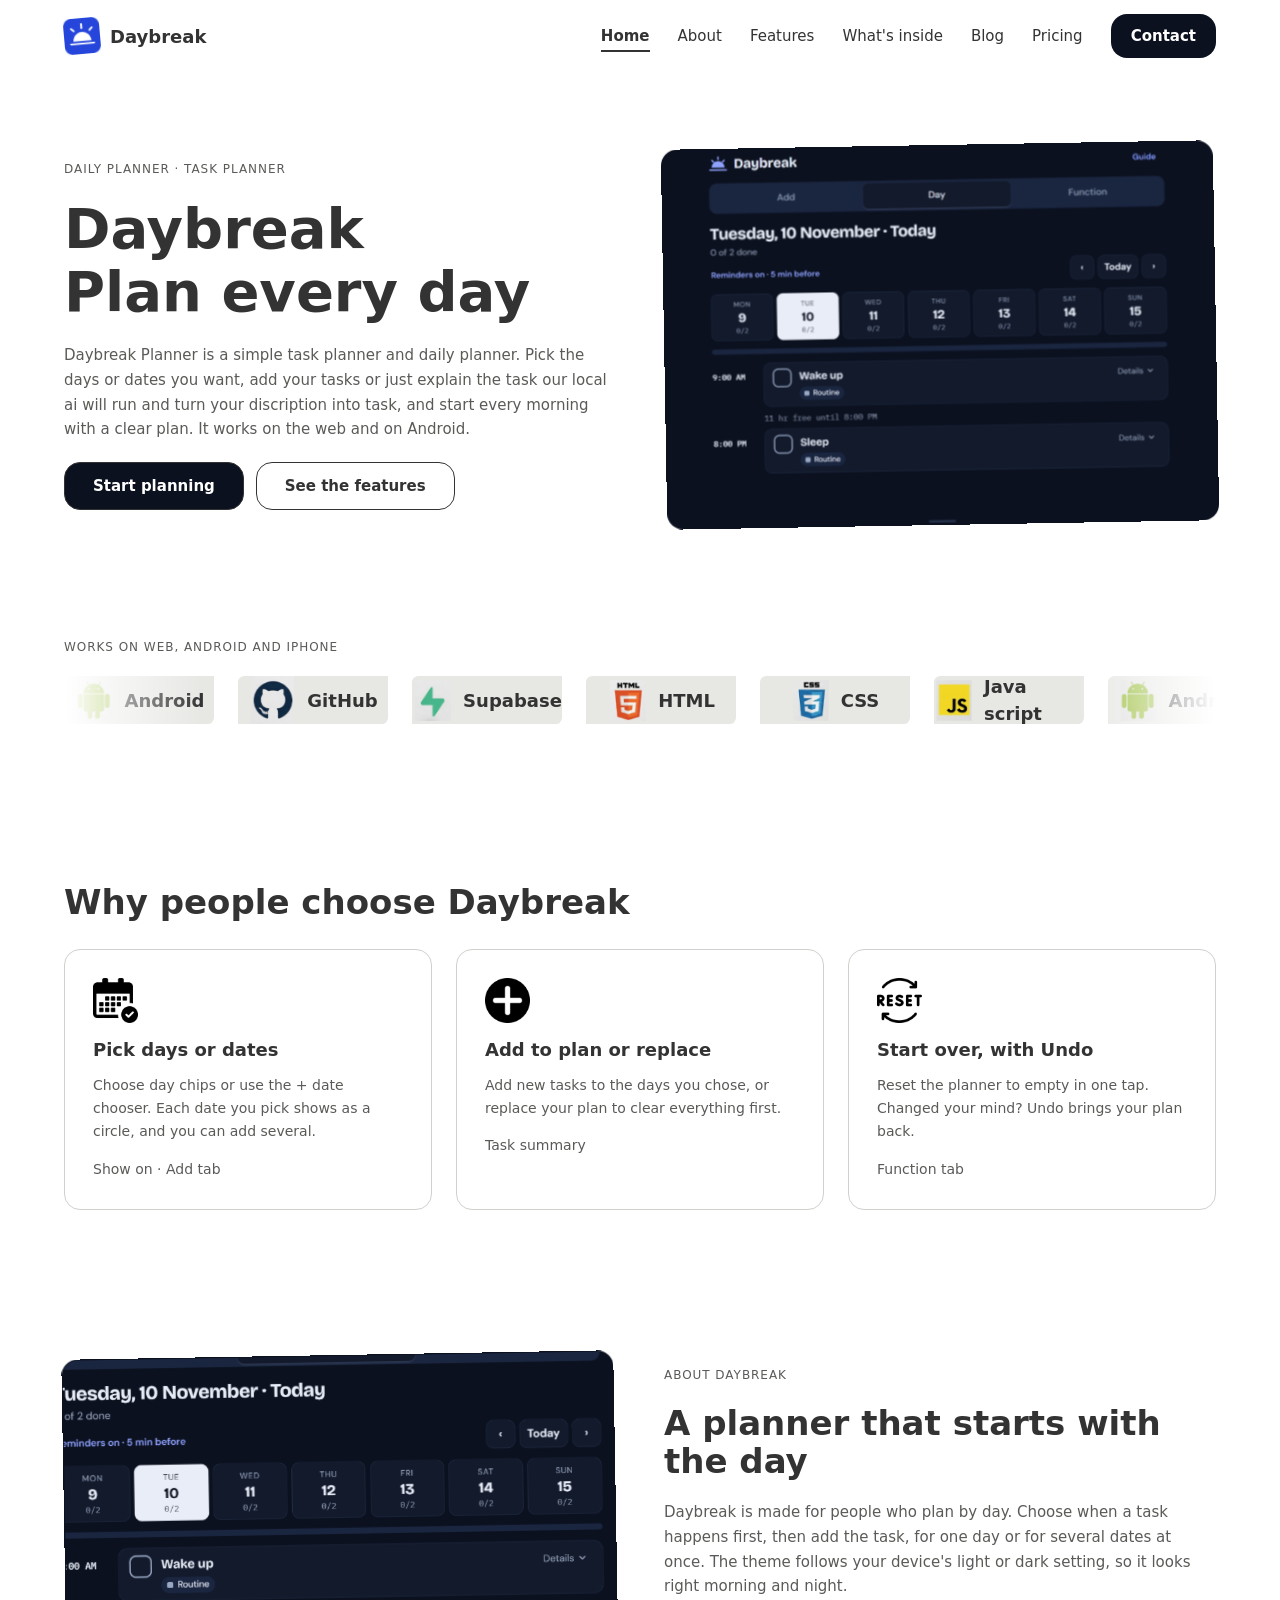
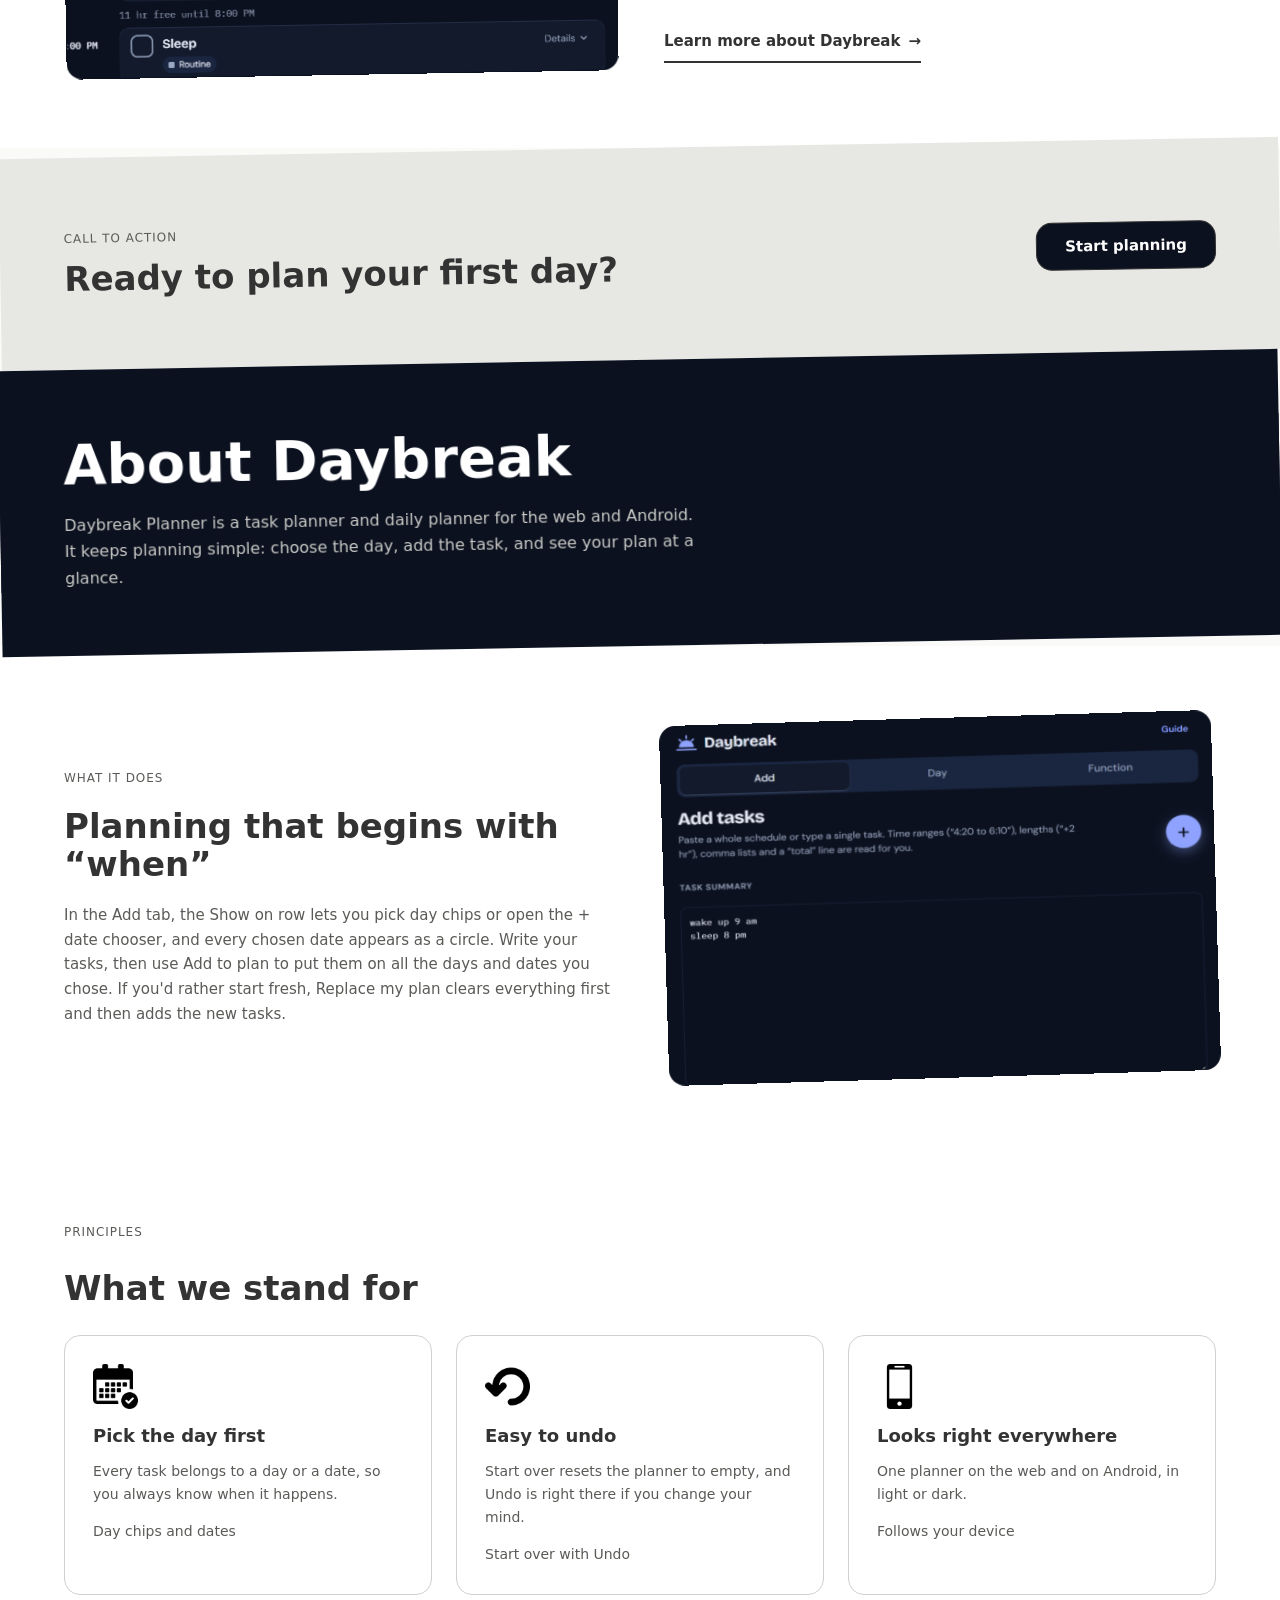
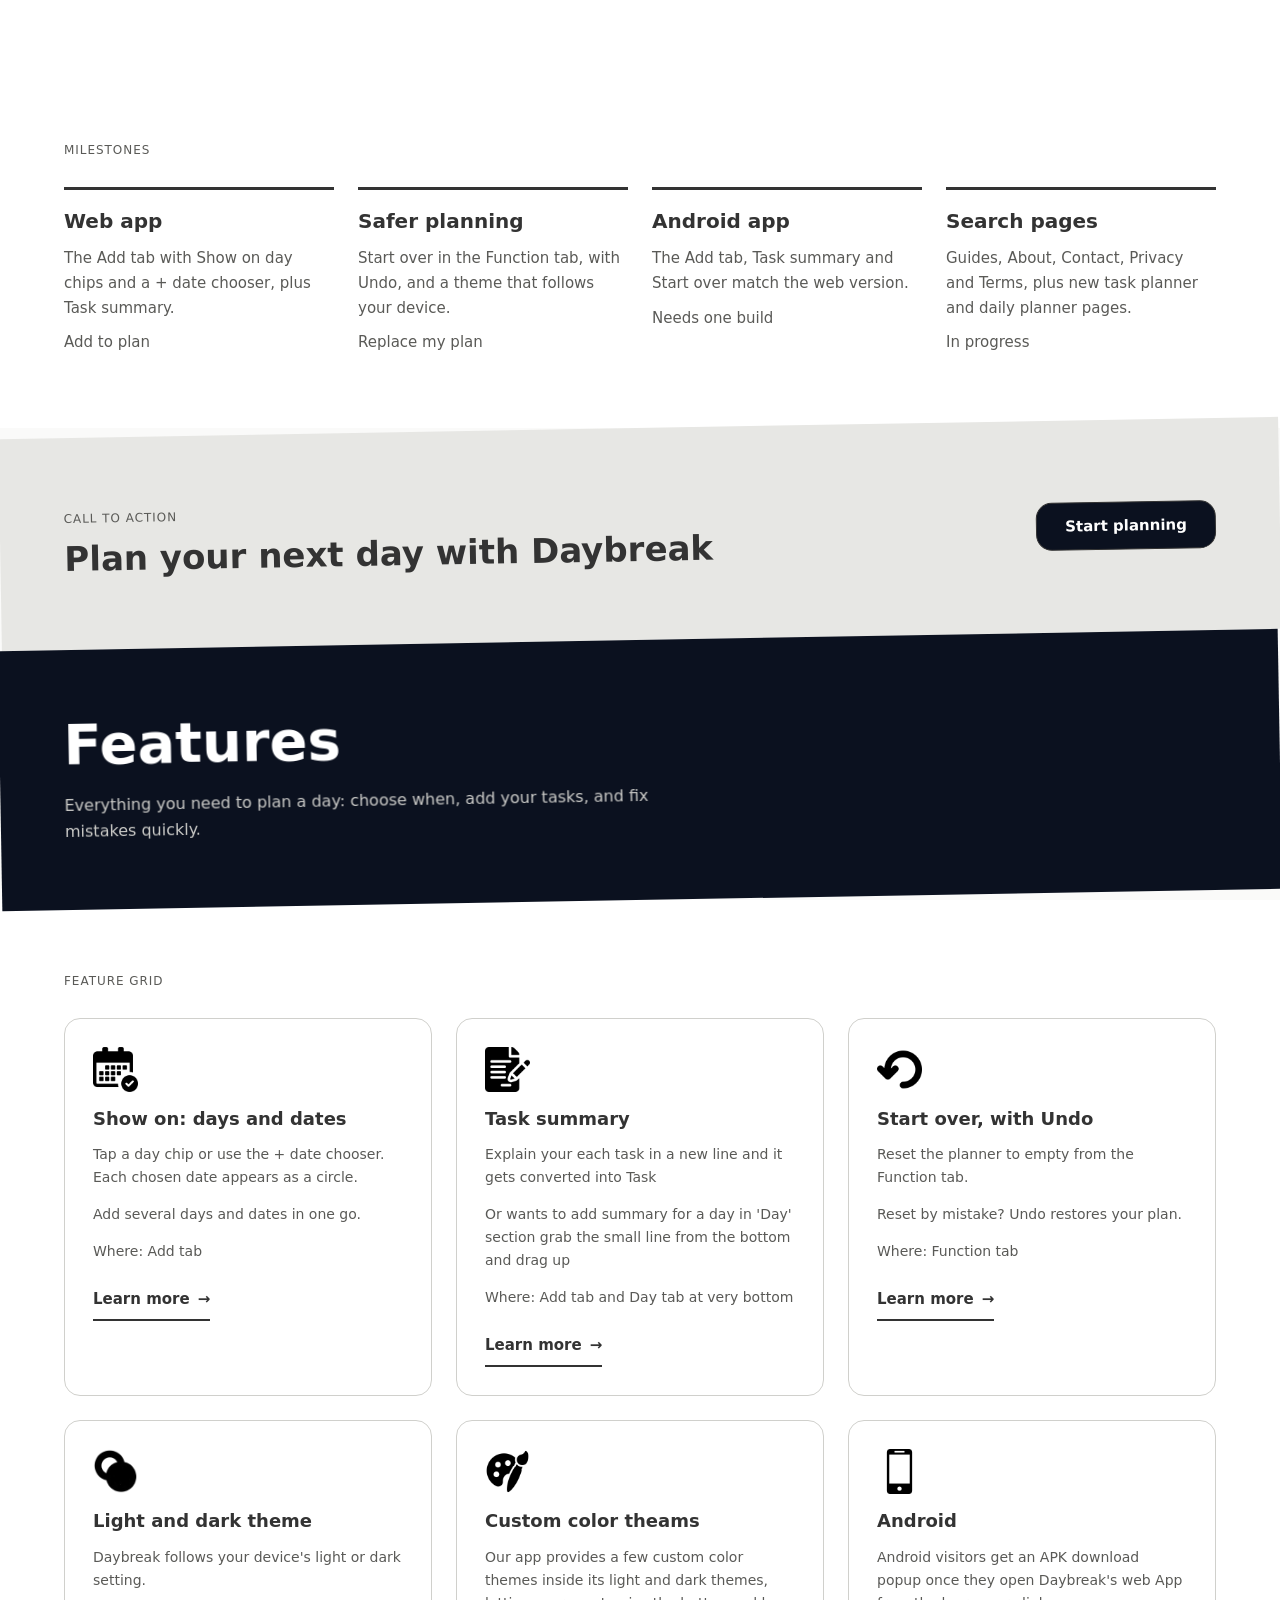
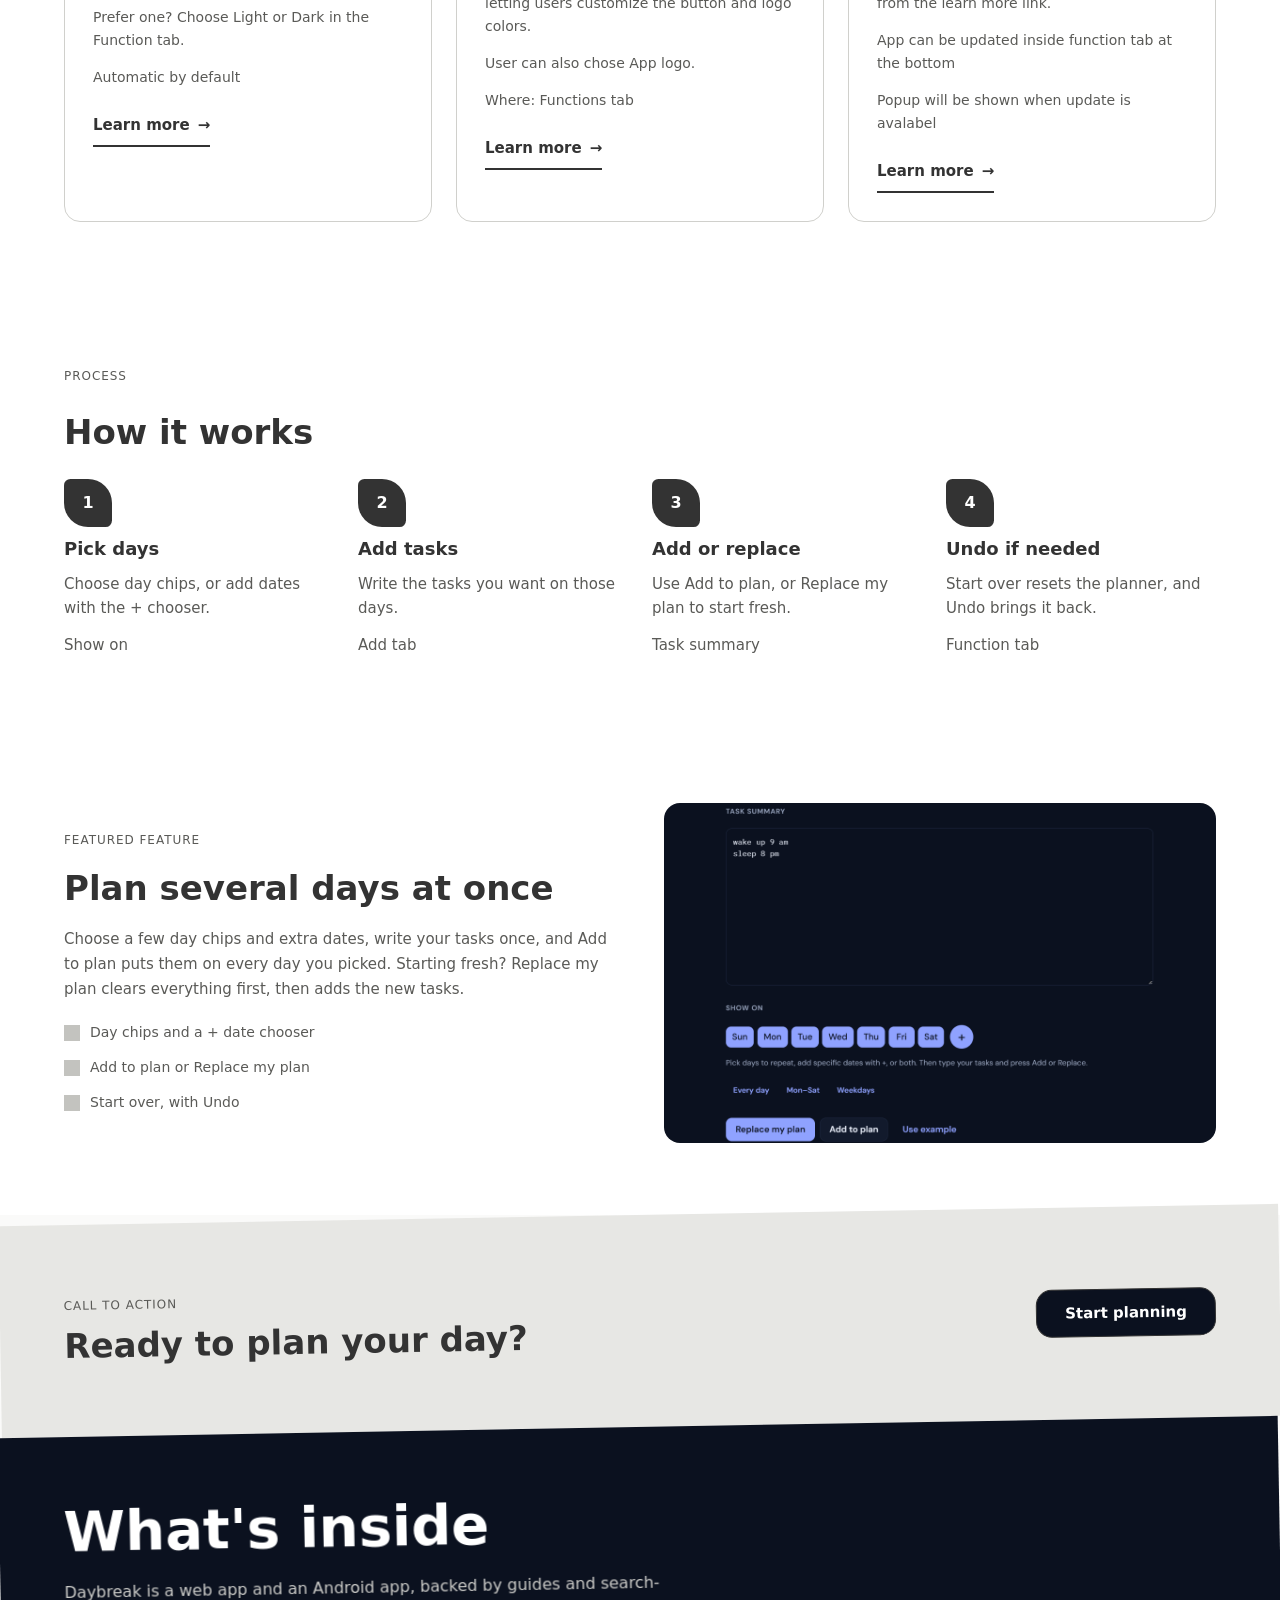
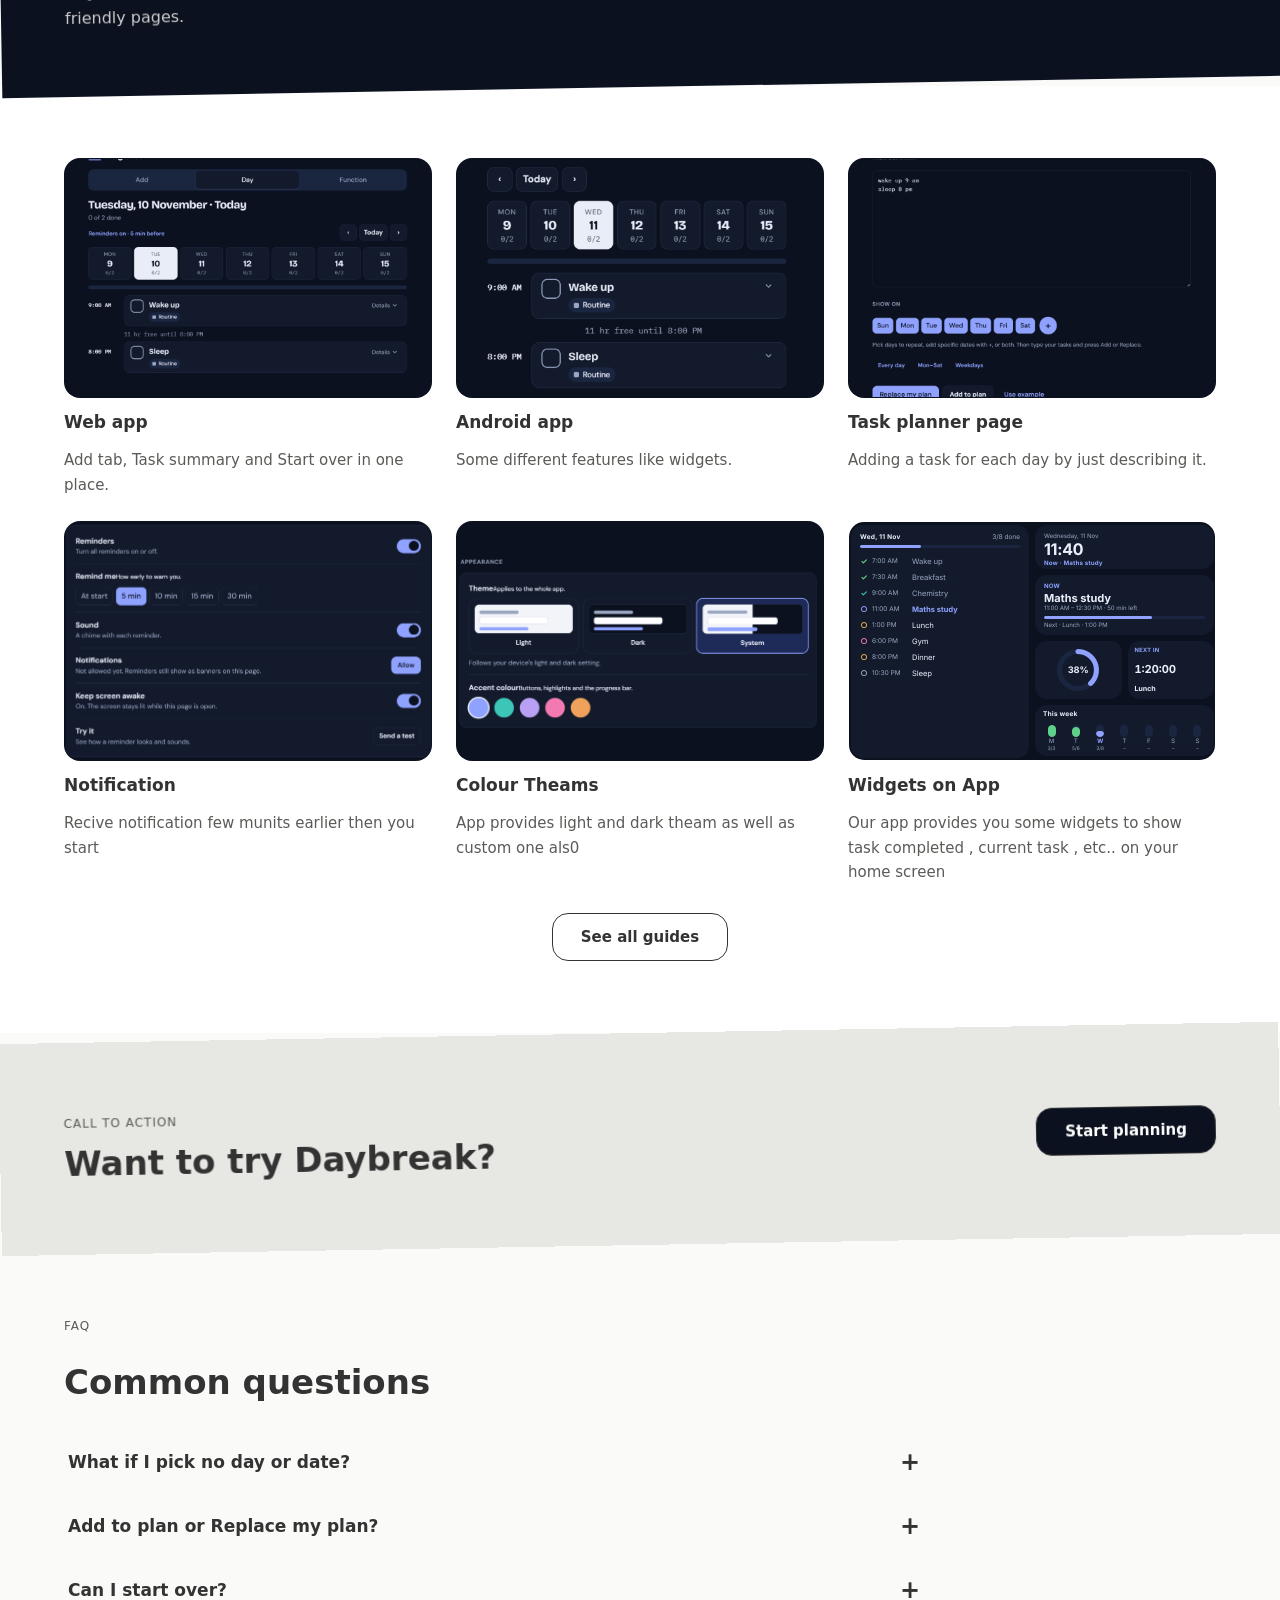
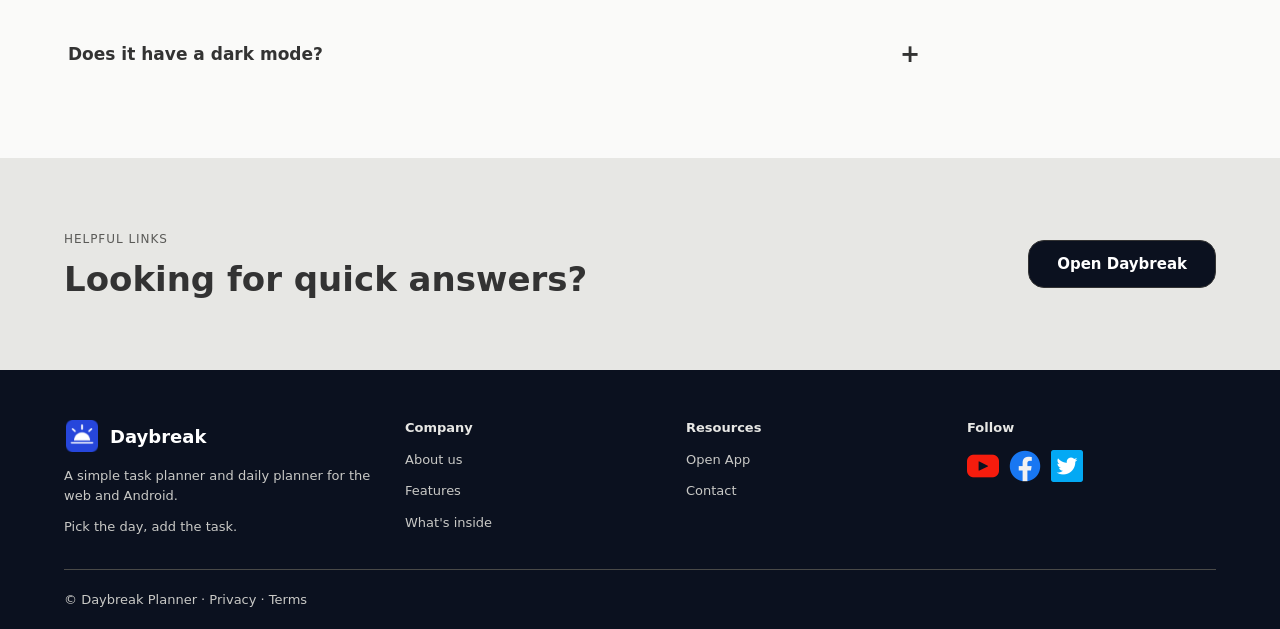
==== index.html @ 46d5b0ed "Add files via upload" ====
<!doctype html>
<html lang="en">
<head>
<meta charset="utf-8">
<meta name="viewport" content="width=device-width,initial-scale=1">
  <link rel="icon" href="/icon.ico" type="image/x-icon" />

<title>Daybreak Planner | Daily Task Planner for Web and Android</title>
<meta name="description" content="Plan your day with Daybreak: choose days or dates, organize tasks, and reset or undo your plan on the web or Android.">
<meta name="robots" content="index,follow">
<meta name="theme-color" content="#0b111f">
<meta property="og:type" content="website">
<meta property="og:site_name" content="Daybreak Planner">
<meta property="og:title" content="Daybreak Planner | Daily Task Planner">
<meta property="og:description" content="Choose days or dates, organize tasks, and keep your daily plan clear with Daybreak for web and Android.">
<meta name="twitter:card" content="summary">
<meta name="twitter:title" content="Daybreak Planner | Daily Task Planner">
<meta name="twitter:description" content="Choose days or dates, organize tasks, and keep your daily plan clear with Daybreak for web and Android.">
<link rel="stylesheet" href="style.css">
</head>
<body>
<div class="progress"></div>
<header class="site-header" style="background-color: #fff;"><div class="wrap nav">
<a class="brand" href="#home"><span class="logo"><img src="images/icon.png" style="rotate: -5deg;"></span>Daybreak</a>
<button class="menu-btn" aria-label="Toggle menu" aria-expanded="false"><span></span><span></span><span></span></button>
<nav class="links">
<a data-page="home" href="#home">Home</a><a data-page="about" href="#about">About</a><a data-page="services" href="#services">Features</a><a data-page="portfolio" href="#portfolio">What's inside</a><a data-page="blog" href="#blog">Blog</a><a data-page="pricing" href="#pricing">Pricing</a><a class="cta" data-page="contact" href="#contact" style="border-radius: 1rem;background: #0b111f;">Contact</a>
</nav></div></header>

<main>
<section class="page" id="home" aria-label="Home">
<!-- 1 Hero -->
<section class="section" style="background-color: #fff;"><div class="wrap split">
<div class="stack g20">
<div class="label rise" style="--d:.1s">Daily planner · Task planner</div>
<h1 class="rise" style="--d:.25s"> Daybreak <br> Plan every day</h1>
<p class="txt rise" style="--d:.4s">Daybreak Planner is a simple task planner and daily planner. Pick the days or dates you want, add your tasks or just explain the task our local ai will run and turn your discription into task, and start every morning with a clear plan. It works on the web and on Android.</p>
<div class="row rise" style="--d:.55s"><a class="btn" href="#lnc" style="background-color: #0b111f;">Start planning</a><a class="btn ghost" href="#services">See the features</a></div>
</div>
<div class="img hero-img rise" style="height:380px;--d:.4s;border-radius: 1rem;background-color: #0b111f; rotate: -1deg;"><img src="images/main.png" style="scale: 0.5;"></div>
</div></section>

<!-- 2 Logo strip -->
<section class="band-white" style="padding:40px 0; background-color: #fff;"><div class="wrap stack g20">
<div class="label reveal">Works on web, Android and iPhone</div>
<div class="marquee reveal" style="--d:.15s"><div class="marquee-track"><div><img src="images/image-cropped-resized.png" alt=""> Android</div><div><img src="images/image-cropped (1)-resized.png" alt="">GitHub</div><div><img src="images/image-cropped (2)-resized.png" alt="">Supabase</div><div><img src="images/image-cropped (3)-resized.png" alt="">HTML</div><div><img src="images/image-cropped (4)-resized.png" alt="">CSS</div><div><img src="images/image-cropped (5)-resized.png" alt="">Java script</div></div></div>
</div></section>

<!-- 3 Features -->
<section class="section" style="background-color: #fff;"><div class="wrap stack g28">
<div class="label reveal">Features</div>
<h2 class="reveal" style="--d:.1s">Why people choose Daybreak</h2>
<div class="grid">
<div class="card reveal" style="--d:.1s;  border-radius: 1rem; border: 1px solid #d0d0cc;"><div class="icon"><img src="images/calender.png" alt=""></div><h3>Pick days or dates</h3><p class="txt soft">Choose day chips or use the + date chooser. Each date you pick shows as a circle, and you can add several.</p><p class="txt soft">Show on · Add tab</p></div>
<div class="card reveal" style="--d:.25s; border-radius: 1rem; border: 1px solid #d0d0cc;"><div class="icon"><img src="images/plus.png" alt=""></div><h3>Add to plan or replace</h3><p class="txt soft">Add new tasks to the days you chose, or replace your plan to clear everything first.</p><p class="txt soft">Task summary</p></div>
<div class="card reveal" style="--d:.4s;  border-radius: 1rem; border: 1px solid #d0d0cc;"><div class="icon"><img src="images/reset.png" alt=""></div><h3>Start over, with Undo</h3><p class="txt soft">Reset the planner to empty in one tap. Changed your mind? Undo brings your plan back.</p><p class="txt soft">Function tab</p></div>
</div></div></section>

<!-- 4 About teaser -->
<section class="section band-white" style="background-color: #fff;"><div class="wrap split">
<div class="img reveal" data-anim="left" style="height:320px;background-color: #0b111f;border-radius: 1rem;rotate:-1deg ; padding-right:20px"><img src="images/main.png" alt="" style="scale: 0.6;"></div>
<div class="stack g20 reveal" data-anim="right">
<div class="label">About Daybreak</div><h2>A planner that starts with the day</h2>
<p class="txt">Daybreak is made for people who plan by day. Choose when a task happens first, then add the task, for one day or for several dates at once. The theme follows your device's light or dark setting, so it looks right morning and night.</p>
<a class="textlink" href="#about">Learn more about Daybreak</a>
</div></div></section>



<!-- 6 CTA -->
<section class="section band-soft" style="rotate:-1deg"><div class="wrap cta-band reveal">
<div class="stack g12"><div class="label">Call to action</div><h2>Ready to plan your first day?</h2></div>
<a class="btn" href="#lnc" style="background-color: #0b111f;">Start planning</a>
</div></section>
</section>
<section class="page" id="about" aria-label="About">
<section class="page-head" style="background-color: #0b111f;position: relative;rotate: -1deg;overflow-x:visible;width: 100vw;
  margin-left: calc(50% - 50vw);" ><div class="wrap stack g16" style="background-color: #0b111f;">
<h2 class="big reveal" style="--d:.15s">About Daybreak</h2>
<p class="txt rise" style="--d:.3s;max-width:640px">Daybreak Planner is a task planner and daily planner for the web and Android. It keeps planning simple: choose the day, add the task, and see your plan at a glance.</p>
</div></section>

<section class="section" style="background-color: #fff;"><div class="wrap split">
<div class="stack g20 reveal" data-anim="left">
<div class="label">What it does</div><h2>Planning that begins with “when”</h2>
<p class="txt">In the Add tab, the Show on row lets you pick day chips or open the + date chooser, and every chosen date appears as a circle. Write your tasks, then use Add to plan to put them on all the days and dates you chose. If you'd rather start fresh, Replace my plan clears everything first and then adds the new tasks.</p>
</div>
<div class="img reveal" data-anim="right" style="height:360px;border-radius: 1rem; background-color: #0b111f;rotate: -1.7deg;padding-top:11px;padding-left:5px"><img src="images/add.png" alt=""></div>
</div></section>

<section class="section band-white" style="background-color: #fff;"><div class="wrap stack g28">
<div class="label reveal">Principles</div><h2 class="reveal" style="--d:.1s">What we stand for</h2>
<div class="grid">
<div class="card reveal" style="--d:.1s; border-radius: 1rem; border: 1px solid #d0d0cc;"><div class="icon round"><img src="images/calender.png" alt=""></div><h3>Pick the day first</h3><p class="txt soft">Every task belongs to a day or a date, so you always know when it happens.</p><p class="txt soft">Day chips and dates</p></div>
<div class="card reveal" style="--d:.25s;border-radius: 1rem; border: 1px solid #d0d0cc;"><div class="icon round"><img src="images/undo.png" alt=""></div><h3>Easy to undo</h3><p class="txt soft">Start over resets the planner to empty, and Undo is right there if you change your mind.</p><p class="txt soft">Start over with Undo</p></div>
<div class="card reveal" style="--d:.4s; border-radius: 1rem; border: 1px solid #d0d0cc;"><div class="icon round"><img src="images/app.png" alt=""></div><h3>Looks right everywhere</h3><p class="txt soft">One planner on the web and on Android, in light or dark.</p><p class="txt soft">Follows your device</p></div>
</div></div></section>



<section class="section band-white" style="background-color: #fff;"><div class="wrap stack g28">
<div class="label reveal">Milestones</div>
<div class="grid c4">
<div class="tl reveal" style="--d:.1s"><div style="font-weight:700;font-size:20px">Web app</div><p class="txt">The Add tab with Show on day chips and a + date chooser, plus Task summary.</p><p class="txt">Add to plan</p></div>
<div class="tl reveal" style="--d:.3s"><div style="font-weight:700;font-size:20px">Safer planning</div><p class="txt">Start over in the Function tab, with Undo, and a theme that follows your device.</p><p class="txt">Replace my plan</p></div>
<div class="tl reveal" style="--d:.5s"><div style="font-weight:700;font-size:20px">Android app</div><p class="txt">The Add tab, Task summary and Start over match the web version.</p><p class="txt">Needs one build</p></div>
<div class="tl reveal" style="--d:.7s"><div style="font-weight:700;font-size:20px">Search pages</div><p class="txt">Guides, About, Contact, Privacy and Terms, plus new task planner and daily planner pages.</p><p class="txt">In progress</p></div>
</div></div></section>

<section class="section band-soft" style="rotate:-1deg"><div class="wrap cta-band reveal">
<div class="stack g12"><div class="label">Call to action</div><h2>Plan your next day with Daybreak</h2></div>
<a class="btn" href="#lnc" style="background-color: #0b111f;">Start planning</a>
</div></section>
</section>
<section class="page" id="services" aria-label="Features">
<section class="page-head" style="background-color: #0b111f;position: relative;rotate: -1deg;overflow-x:visible;width: 100vw;
  margin-left: calc(50% - 50vw);"><div class="wrap stack g16">
<h2 class="big reveal" style="--d:.15s">Features</h2>
<p class="txt rise" style="--d:.3s;max-width:640px">Everything you need to plan a day: choose when, add your tasks, and fix mistakes quickly.</p>
</div></section>

<section class="section" style="background-color: #fff;"><div class="wrap stack g28">
<div class="label reveal">Feature grid</div>
<div class="grid">
<div class="card reveal" style="--d:.05s; border-radius: 1rem; border: 1px solid #d0d0cc;"><div class="icon"><img src="images/calender.png" alt=""></div><h3>Show on: days and dates</h3><p class="txt soft">Tap a day chip or use the + date chooser. Each chosen date appears as a circle.</p><p class="txt soft">Add several days and dates in one go.</p><p class="txt soft">Where: Add tab </p><a class="textlink" href="#lnc">Learn more</a></div>
<div class="card reveal" style="--d:.2s; border-radius: 1rem; border: 1px solid #d0d0cc;"><div class="icon"><img src="images/summary.png" alt=""></div><h3>Task summary</h3><p class="txt soft">Explain your each task in a new line and it gets converted into Task</p><p class="txt soft">Or wants to add summary for a day in 'Day' section grab the small line from the bottom and drag up</p><p class="txt soft">Where: Add tab and Day tab at very bottom</p><a class="textlink" href="#lnc">Learn more</a></div>
<div class="card reveal" style="--d:.35s; border-radius: 1rem; border: 1px solid #d0d0cc;"><div class="icon"><img src="images/undo.png" alt=""></div><h3>Start over, with Undo</h3><p class="txt soft">Reset the planner to empty from the Function tab.</p><p class="txt soft">Reset by mistake? Undo restores your plan.</p><p class="txt soft">Where: Function tab</p><a class="textlink" href="#lnc">Learn more</a></div>
<div class="card reveal" style="--d:.1s; border-radius: 1rem; border: 1px solid #d0d0cc;"><div class="icon"><img src="images/dark-ligh.png" alt=""></div><h3>Light and dark theme</h3><p class="txt soft">Daybreak follows your device's light or dark setting.</p><p class="txt soft">Prefer one? Choose Light or Dark in the Function tab.</p><p class="txt soft">Automatic by default</p><a class="textlink" href="#lnc">Learn more</a></div>
<div class="card reveal" style="--d:.25s; border-radius: 1rem; border: 1px solid #d0d0cc;"><div class="icon"><img src="images/colorpalet.png" alt=""></div><h3>Custom color theams</h3><p class="txt soft">Our app provides a few custom color themes inside its light and dark themes, letting users customize the button and logo colors.</p><p class="txt soft">User can also chose App logo.</p><p class="txt soft">Where: Functions tab</p><a class="textlink" href="#lnc">Learn more</a></div>
<div class="card reveal" style="--d:.4s; border-radius: 1rem; border: 1px solid #d0d0cc;"><div class="icon"><img src="images/app.png" alt=""></div><h3>Android</h3><p class="txt soft">Android visitors get an APK download popup once they open Daybreak's web App from the learn more link.</p><p class="txt soft">App can be updated inside function tab at the bottom</p><p class="txt soft">Popup will be shown when update is avalabel</p><a class="textlink" href="#lnc">Learn more</a></div>
</div></div></section>

<section class="section band-white" style="background-color: #fff;"><div class="wrap stack g28">
<div class="label reveal">Process</div><h2 class="reveal" style="--d:.1s">How it works</h2>
<div class="grid c4">
<div class="step stack g12 reveal" style="--d:.1s;"><div class="step-n">1</div><h3 style="font-size:18px">Pick days</h3><p class="txt">Choose day chips, or add dates with the + chooser.</p><p class="txt">Show on</p></div>
<div class="step stack g12 reveal" style="--d:.35s"><div class="step-n">2</div><h3 style="font-size:18px">Add tasks</h3><p class="txt">Write the tasks you want on those days.</p><p class="txt">Add tab</p></div>
<div class="step stack g12 reveal" style="--d:.6s"><div class="step-n">3</div><h3 style="font-size:18px">Add or replace</h3><p class="txt">Use Add to plan, or Replace my plan to start fresh.</p><p class="txt">Task summary</p></div>
<div class="step stack g12 reveal" style="--d:.85s"><div class="step-n">4</div><h3 style="font-size:18px">Undo if needed</h3><p class="txt">Start over resets the planner, and Undo brings it back.</p><p class="txt">Function tab</p></div>
</div></div></section>

<section class="section" style="background-color: #fff;"><div class="wrap split">
<div class="stack g20 reveal" data-anim="left">
<div class="label">Featured feature</div><h2>Plan several days at once</h2>
<p class="txt">Choose a few day chips and extra dates, write your tasks once, and Add to plan puts them on every day you picked. Starting fresh? Replace my plan clears everything first, then adds the new tasks.</p>
<div class="stack g12">
<div class="check"><i></i><span class="txt sm">Day chips and a + date chooser</span></div>
<div class="check"><i></i><span class="txt sm">Add to plan or Replace my plan</span></div>
<div class="check"><i></i><span class="txt sm">Start over, with Undo</span></div>
</div></div>
<div class="img reveal" data-anim="right" style="height:340px; border-radius: 1rem; background-color: #0b111f;"><img src="images/add-web.png" style="scale: 0.47;"></div>
</div></section>

<section class="section band-soft" style="position: relative;rotate: -1deg;overflow-x:visible;width: 100vw;
  margin-left: calc(50% - 50vw);"><div class="wrap cta-band reveal">
<div class="stack g12"><div class="label">Call to action</div><h2>Ready to plan your day?</h2></div>
<a class="btn" href="#lnc" style="background-color: #0b111f;">Start planning</a>
</div></section>
</section>
<section class="page" id="portfolio" aria-label="What's inside" >
<section class="page-head" style="background-color: #0b111f; position: relative;rotate: -1deg;overflow-x:visible;width: 100vw;
  margin-left: calc(50% - 50vw);"><div class="wrap stack g16">
<h2 class="big reveal" style="--d:.15s">What's inside</h2>
<p class="txt rise" style="--d:.3s;max-width:640px">Daybreak is a web app and an Android app, backed by guides and search-friendly pages.</p>
</div></section>

<section class="section" style="background-color: #fff;"><div class="wrap stack g28">

<div class="grid" style="position:relative">
<div class="work stack g12 reveal" data-cat="a" style="--d:.05s"><div class="img" style="height:240px; border-radius: 1rem; background-color: #0b111f;"><img src="images/main.png" style="scale: 0.35;"></div><div style="font-weight:700;font-size:17px">Web app</div><p class="txt">Add tab, Task summary and Start over in one place.</p></div>
<div class="work stack g12 reveal" data-cat="b" style="--d:.15s"><div class="img" style="height:240px; border-radius: 1rem; background-color: #0b111f;"><img src="images/mob.png" style="scale: 0.65;"></div><div style="font-weight:700;font-size:17px">Android app</div><p class="txt">Some different features like widgets.</p></div>
<div class="work stack g12 reveal" data-cat="c" style="--d:.25s"><div class="img" style="height:240px; border-radius: 1rem; background-color: #0b111f;"><img src="images/add-web.png" style="scale: 0.35;"></div><div style="font-weight:700;font-size:17px">Task planner page</div><p class="txt">Adding a task for each day by just describing it.</p></div>
<div class="work stack g12 reveal" data-cat="a" style="--d:.1s"><div class="img" style="height:240px ; border-radius: 1rem; background-color: #0b111f;"><img src="images/remin.png" style="scale: 0.5;"></div><div style="font-weight:700;font-size:17px">Notification</div><p class="txt">Recive notification few munits earlier then you start</p></div>
<div class="work stack g12 reveal" data-cat="b" style="--d:.2s"><div class="img" style="height:240px ; border-radius: 1rem; background-color: #0b111f;"><img src="images/ctt.png" style="scale: 0.49;"></div><div style="font-weight:700;font-size:17px">Colour Theams</div><p class="txt">App provides light and dark theam as well as custom one als0</p></div>
<div class="work stack g12 reveal" data-cat="c" style="--d:.3s"><div class="img" style="height:240px ; border-radius: 1rem; background-color: #0b111f;"><img src="images/wid.png" alt=""></div><div style="font-weight:700;font-size:17px">Widgets on App</div><p class="txt">Our app provides you some widgets to show task completed , current task , etc.. on your home screen</p></div>
</div>
<div class="row reveal" style="justify-content:center"><a class="btn ghost" href="#portfolio">See all guides</a></div>
</div></section>



<section class="section band-soft" style="position: relative;rotate: -1deg;overflow-x:visible;width: 100vw;
  margin-left: calc(50% - 50vw);"><div class="wrap cta-band reveal">
<div class="stack g12" ><div class="label">Call to action</div><h2>Want to try Daybreak?</h2></div>
<a class="btn" href="#contact" style="background-color: #0b111f;">Start planning</a>
</div></section>
</section>



<section class="section"><div class="wrap stack g28">
<div class="label reveal">FAQ</div><h2 class="reveal" style="--d:.1s">Common questions</h2>
<div class="faq reveal" style="--d:.15s">
<button class="faq-q" aria-expanded="false">What if I pick no day or date? <span>+</span></button>
<div class="faq-a"><div class="in"><p class="txt">You'll see “Pick a day or a date first.” Choose a day chip or a date, then add your tasks.</p><p class="txt">Add tab</p></div></div>
<button class="faq-q" aria-expanded="false">Add to plan or Replace my plan? <span>+</span></button>
<div class="faq-a"><div class="in"><p class="txt">Add to plan adds tasks to the chosen days and dates. Replace my plan clears everything first, then adds the new tasks.</p><p class="txt">Task summary</p></div></div>
<button class="faq-q" aria-expanded="false">Can I start over? <span>+</span></button>
<div class="faq-a"><div class="in"><p class="txt">Yes. Start over in the Function tab resets the planner to empty, and Undo brings your plan back.</p><p class="txt">Function tab</p></div></div>
<button class="faq-q" aria-expanded="false">Does it have a dark mode? <span>+</span></button>
<div class="faq-a"><div class="in"><p class="txt">Yes. It follows your device's light or dark setting until you pick Light or Dark in the Function tab.</p><p class="txt">Function tab</p></div></div>
</div></div></section>

<section class="section band-soft"><div class="wrap cta-band reveal">
<div class="stack g12"><div class="label">Helpful links</div><h2>Looking for quick answers?</h2></div>
<a class="btn ghost" href="#lnc" style="background-color: #0b111f; color: #fff">Open Daybreak</a>
</div></section>
</section>
</main>

<footer style="background-color: #0b111f;"><div class="wrap" style="background-color: #0b111f;"><div class="foot">
<div><a class="brand" href="#home"><span class="logo"><img src="images/icon.png" style="scale: 0.9;"></span>Daybreak</a><p class="flink dim">A simple task planner and daily planner for the web and Android.</p><p class="flink dim">Pick the day, add the task.</p></div>
<div><h4>Company</h4><a class="flink" href="#about">About us</a><a class="flink" href="#services">Features</a><a class="flink" href="#portfolio">What's inside</a></div>
<div><h4>Resources</h4><a class="flink" href="#blog">Open App</a><a class="flink" href="contact.html">Contact</a></div>
<div><h4>Follow</h4><div class="soc"><i style="background-color: #0b111f;"><img src="images/yt.png" alt=""></i><i  style="background-color: #0b111f;"><img src="images/fb.png" alt=""></i><i style="background-color: #0b111f;"><img src="images/tw.png" alt=""></i></div></div>
</div><div class="copy">© Daybreak Planner · Privacy · Terms</div></div></footer>
<script src="script.js"></script>
</body>
</html>
---- style.css ----
/* ===== Skeleton site: shared styles + animations ===== */
:root{
  --bg:#fafaf9; --ink:#333; --mute:#5a5a57; --line:#d0d0cc00;
  --block:#d6d6d3; --soft:#e7e7e4; --dark:#2b2b2a; --white:#fff;
  --ease:cubic-bezier(.22,.8,.26,1);
}
*{box-sizing:border-box}
html{scroll-behavior:smooth}
body{margin:0;background:var(--bg);color:var(--ink);font-family:system-ui,-apple-system,"Segoe UI",sans-serif;line-height:1.5;overflow-x:hidden;}
a{color:inherit;text-decoration:none}
h1,h2,h3{margin:0;line-height:1.12}
h1{font-size:clamp(34px,5vw,56px)} h2{font-size:clamp(26px,3.4vw,34px)}
.wrap{max-width:1280px;margin:0 auto;padding:0 64px}
.section{padding:72px 0}
.band-white{background:var(--white);border-top:1px solid var(--line);border-bottom:1px solid var(--line)}
.band-soft{background:var(--soft)}
.label{font-size:12px;letter-spacing:.08em;text-transform:uppercase;color:var(--mute)}
.stack{display:flex;flex-direction:column}
.g8{gap:8px}.g12{gap:12px}.g16{gap:16px}.g20{gap:20px}.g28{gap:28px}
.row{display:flex;flex-wrap:wrap;gap:12px;align-items:center}

/* scroll progress */
.progress{position:fixed;top:0;left:0;height:3px;width:100%;background:var(--ink);transform-origin:0 50%;transform:scaleX(0);z-index:100}

/* header */
.site-header{position:sticky;top:0;z-index:50;background:rgba(255,255,255,.94);backdrop-filter:blur(8px);border-bottom:1px solid var(--line);animation:slideDown .7s var(--ease) both;transition:box-shadow .3s,padding .3s}
.site-header.scrolled{box-shadow:0 6px 24px rgba(0,0,0,.08)}
.nav{display:flex;align-items:center;justify-content:space-between;gap:16px;min-height:72px;transition:min-height .3s}
.site-header.scrolled .nav{min-height:58px}
.brand{display:flex;align-items:center;gap:10px;font-weight:700;font-size:18px}
.logo{width:36px;height:36px;background:transparent;display:inline-block;transition:transform .5s var(--ease),border-radius .5s}

.links{display:flex;align-items:center;gap:4px 28px}
.links a{position:relative;display:inline-flex;align-items:center;min-height:44px;font-size:15px}
.links a:not(.cta)::after{content:"";position:absolute;left:0;right:0;bottom:6px;height:2px;background:var(--ink);transform:scaleX(0);transform-origin:left;transition:transform .35s var(--ease)}
.links a:not(.cta):hover::after,.links a[aria-current="page"]::after{transform:scaleX(1)}
.links a[aria-current="page"]{font-weight:700}
.links .cta{padding:0 20px;background:var(--ink);color:#fff;font-weight:600;transition:transform .25s var(--ease),background .25s}
.links .cta:hover{transform:translateY(-2px);background:#000}
.menu-btn{display:none;width:44px;height:44px;border:1px solid var(--line);background:#fff;cursor:pointer;flex-direction:column;align-items:center;justify-content:center;gap:5px}
.menu-btn span{width:20px;height:2px;background:var(--ink);transition:transform .3s,opacity .3s}
.menu-btn[aria-expanded="true"] span:nth-child(1){transform:translateY(7px) rotate(45deg)}
.menu-btn[aria-expanded="true"] span:nth-child(2){opacity:0}
.menu-btn[aria-expanded="true"] span:nth-child(3){transform:translateY(-7px) rotate(-45deg)}

/* buttons */
.btn{position:relative;overflow:hidden;display:inline-flex;align-items:center;justify-content:center;min-height:48px;padding:0 28px;background:var(--ink);color:#fff;font-size:15px;font-weight:600;font-family:inherit;border:1px solid var(--ink);cursor:pointer;transition:transform .25s var(--ease),box-shadow .25s;border-radius: 1rem;}
.btn::before{content:"";position:absolute;inset:0;background:rgba(255, 255, 255, 0.015);transform:translateX(-101%);transition:transform .45s var(--ease)}
.btn:hover{transform:translateY(-3px);box-shadow:0 10px 22px rgba(0, 0, 0, 0.019)}
.btn:hover::before{transform:none}
.btn:active{transform:translateY(0)}
.btn.ghost{background:transparent;color:var(--ink)}
.btn.ghost::before{background:rgba(0,0,0,.06)}
.textlink{display:inline-flex;align-items:center;min-height:44px;font-weight:600;font-size:15px;background:linear-gradient(var(--ink),var(--ink)) 0 100%/100% 2px no-repeat;transition:background-size .3s;align-self:flex-start}
.textlink:hover{background-size:0 2px}
.textlink::after{content:"→";margin-left:8px;transition:transform .3s}
.textlink:hover::after{transform:translateX(6px)}

/* sample text */
.txt{margin:0;font-size:15px;line-height:1.65;color:var(--mute)}
.txt.soft,.txt.sm{font-size:14px}
.txt.quote{font-size:clamp(18px,2.2vw,24px);color:var(--ink);font-style:italic;line-height:1.5}
.page-head .txt{max-width:640px;font-size:16px}
.flink{display:block;margin:0;color:#c9c9c6;font-size:13px;line-height:1.5;transition:color .25s,transform .25s var(--ease)}
a.flink:hover{color:#fff;transform:translateX(4px)}

/* placeholders */
.bar{height:12px;border-radius:6px;background:linear-gradient(90deg,var(--block) 25%,#e9e9e6 50%,var(--block) 75%);background-size:300% 100%;animation:shimmer 2.4s linear infinite}
.bar.soft{background-image:linear-gradient(90deg,var(--soft) 25%,#f1f1ef 50%,var(--soft) 75%);background-size:300% 100%}
.w90{width:92%}.w80{width:80%}.w70{width:70%}.w60{width:60%}.w50{width:50%}
.img{position:relative;overflow:hidden;background:var(--soft);border:1px solid var(--line);display:flex;align-items:center;justify-content:center;color:var(--mute);font-size:14px;transition:transform .5s var(--ease)}
.img::after{content:"";position:absolute;top:0;left:-70%;width:50%;height:100%;background:linear-gradient(100deg,transparent,rgba(255,255,255,.65),transparent);transform:skewX(-18deg);transition:left .8s var(--ease)}
.img:hover::after{left:130%}
.hero-img{animation:floaty 6s ease-in-out infinite}
.icon{width:48px;height:48px;background:transparent;transition:transform .5s var(--ease),border-radius .5s,background .3s}
/* .icon.round{border-radius:50%} */
.card{background:var(--white);border:1px solid var(--line);padding:28px;display:flex;flex-direction:column;gap:14px;transition:transform .35s var(--ease),box-shadow .35s,border-color .35s;border-radius: 1 rem;}
.card:hover{transform:translateY(-8px);box-shadow:0 18px 36px rgba(0,0,0,.10);border-color:#9a9a96}
.card:hover .icon{transform:rotate(12deg) scale(1.1);}
.card h3{font-size:18px}

/* layouts */
.grid{display:grid;gap:24px;grid-template-columns:repeat(auto-fit,minmax(280px,1fr))}
.grid.c4{grid-template-columns:repeat(auto-fit,minmax(220px,1fr))}
.split{display:flex;flex-wrap:wrap;align-items:center;gap:48px}
.split>*{flex:1 1 460px;min-width:0}
.page-head{background:#0b111f;border-bottom:1px solid var(--line);padding:64px 0;overflow:hidden}
.crumbs{font-size:13px;color:var(--mute)}

/* marquee */
.marquee{overflow:hidden;mask-image:linear-gradient(90deg,transparent,#000 12%,#000 88%,transparent)}
.marquee-track{display:flex;gap:24px;width:max-content;animation:marquee 26s linear infinite}
.marquee:hover .marquee-track{animation-play-state:paused}
.marquee-track div{width:150px;height:48px;background:var(--soft);flex:none}

/* checklist */
.check{display:flex;align-items:center;gap:10px}
.check i{width:16px;height:16px;background:#c3c3bf;display:inline-block;transition:transform .4s var(--ease)}


/* timeline + steps */
.tl{border-top:3px solid var(--ink);padding-top:16px;display:flex;flex-direction:column;gap:10px;position:relative;transition:transform .35s var(--ease)}
.tl:hover{transform:translateY(-4px)}
.tl.reveal{border-top-color:transparent}
.tl.reveal::before{content:"";position:absolute;top:-3px;left:0;right:0;height:3px;background:var(--ink);transform:scaleX(0);transform-origin:left;transition:transform 1s var(--ease) .2s}
.tl.reveal.in::before{transform:scaleX(1)}
.step-n{width:48px;height:48px;border-radius:50%;background:var(--ink);color:#fff;display:flex;align-items:center;justify-content:center;font-weight:700;transition:transform .4s var(--ease)}
.step:hover .step-n{transform:scale(1.18) rotate(-8deg)}
.reveal.in .step-n{animation:pop .6s var(--ease) both}

/* team / avatar */
.avatar{width:52px;height:52px;border-radius:50%;background:var(--block);animation:pulseRing 2.6s ease-out infinite}

/* filters */
.chips{display:flex;flex-wrap:wrap;gap:12px}
.chip{min-height:44px;padding:0 20px;border:1px solid #9a9a96;background:var(--white);font-size:14px;font-weight:400;font-family:inherit;color:var(--ink);cursor:pointer;transition:background .25s,color .25s,transform .25s var(--ease)}
.chip:hover{transform:translateY(-2px)}
.chip[aria-pressed="true"]{background:var(--ink);color:#fff;border-color:var(--ink)}
.work{transition:opacity .4s,transform .4s var(--ease)}
.work.hide{opacity:0;transform:scale(.92);pointer-events:none;position:absolute;visibility:hidden}
.work:hover .img{transform:scale(1.03)}

/* blog */
.post{display:flex;flex-direction:column;gap:12px}
.post:hover .img{transform:scale(1.03)}
.post h3{font-size:18px;background:linear-gradient(var(--ink),var(--ink)) 0 100%/0 2px no-repeat;transition:background-size .4s;display:inline;align-self:flex-start}
.post:hover h3{background-size:100% 2px}
.pager{display:flex;flex-wrap:wrap;gap:8px;justify-content:center}
.pager a{display:inline-flex;align-items:center;justify-content:center;min-width:44px;min-height:44px;padding:0 14px;border:1px solid #9a9a96;background:#fff;font-size:14px;transition:transform .25s var(--ease),background .25s,color .25s}
.pager a:hover{transform:translateY(-3px)}
.pager a.on{background:var(--ink);color:#fff;border-color:var(--ink)}
.field{min-height:44px;border:1px solid #9a9a96;background:var(--bg);display:flex;align-items:center;padding:0 14px;font-size:14px;color:var(--mute);transition:border-color .3s,box-shadow .3s}
.field:hover{border-color:var(--ink);box-shadow:0 0 0 3px rgba(0,0,0,.07)}

/* pricing */
.toggle{display:inline-flex;border:1px solid #9a9a96;background:#fff;position:relative}
.toggle button{position:relative;z-index:1;min-height:44px;padding:0 22px;border:0;background:transparent;font-size:14px;font-weight:400;font-family:inherit;color:var(--ink);cursor:pointer;transition:color .3s}
.toggle button[aria-pressed="true"]{color:#fff;font-weight:600}
.toggle .thumb{position:absolute;top:0;bottom:0;left:0;background:var(--ink);transition:transform .4s var(--ease),width .4s var(--ease)}
.plans{display:grid;gap:24px;grid-template-columns:repeat(auto-fit,minmax(280px,1fr));align-items:stretch}
.plan{background:#fff;border:1px solid var(--line);padding:32px;display:flex;flex-direction:column;gap:18px;transition:transform .35s var(--ease),box-shadow .35s}
.plan:hover{transform:translateY(-10px);box-shadow:0 22px 44px rgba(0,0,0,.12)}
.plan.pop{border:2px solid var(--ink)}
.plan .btn{margin-top:auto}
.price{font-size:38px;font-weight:700;display:inline-block}
.price.flip{animation:flip .5s var(--ease)}
.badge{font-size:12px;font-weight:700;padding:4px 10px;background:var(--ink);color:#fff;animation:pulseBadge 2s ease-in-out infinite}
.table{min-width:640px;border:1px solid var(--line);display:flex;flex-direction:column;background:#fff}
.tr{display:flex;align-items:center;border-bottom:1px solid #e0e0dc;transition:background .25s}
.tr:last-child{border-bottom:0}
.tr:not(.th):hover{background:var(--bg)}
.tr.th{background:var(--soft);font-weight:700;font-size:14px}
.tr>div{flex:1;padding:18px 20px}.tr>div:first-child{flex:2}
.tr .dot{width:16px;height:16px;background:#c3c3bf;transition:transform .3s}
.tr:hover .dot{transform:scale(1.35);background:var(--ink)}

/* faq */
.faq{max-width:860px;border-top:1px solid var(--line)}
.faq-q{width:100%;display:flex;align-items:center;justify-content:space-between;gap:16px;min-height:64px;padding:0 4px;border:0;border-bottom:1px solid var(--line);background:transparent;font-size:17px;font-weight:600;font-family:inherit;color:var(--ink);text-align:left;cursor:pointer}
.faq-q span{font-size:24px;transition:transform .4s var(--ease)}
.faq-q[aria-expanded="true"] span{transform:rotate(45deg)}
.faq-a{max-height:0;overflow:hidden;transition:max-height .5s var(--ease),opacity .4s;opacity:0}
.faq-a.open{opacity:1}
.faq-a .in{padding:18px 4px 24px;display:flex;flex-direction:column;gap:10px}

/* form + contact */
.form{border:1px solid var(--line);background:#fff;padding:36px;display:flex;flex-direction:column;gap:20px}
.form label{font-size:14px;font-weight:600}
.input{width:100%;min-height:48px;padding:0 14px;border:1px solid #9a9a96;background:var(--bg);font-size:15px;font-weight:400;font-family:inherit;color:var(--ink);transition:border-color .3s,box-shadow .3s,transform .3s var(--ease)}
textarea.input{padding:14px;min-height:180px;resize:vertical}
.input:focus{outline:none;border-color:var(--ink);box-shadow:0 0 0 4px rgba(0,0,0,.09);transform:translateY(-1px)}
.input.bad{border-color:#b3261e;animation:shake .4s}
.msg{display:none;padding:14px 18px;background:var(--soft);border-left:4px solid var(--ink);font-size:14px}
.msg.show{display:block;animation:fadeUp .5s var(--ease)}
.info{display:flex;align-items:center;gap:14px;transition:transform .3s var(--ease)}
.info:hover{transform:translateX(8px)}
.info .icon{width:36px;height:36px;flex:none}
.map{position:relative;height:260px}
.pin{position:absolute;left:50%;top:50%;width:16px;height:16px;border-radius:50%;background:var(--ink);transform:translate(-50%,-50%)}
.pin::after{content:"";position:absolute;inset:-10px;border-radius:50%;border:2px solid var(--ink);animation:ping 2s ease-out infinite}

/* cta + footer */
.cta-band{display:flex;flex-wrap:wrap;align-items:center;justify-content:space-between;gap:24px}
footer{background:var(--dark);color:#fff;padding:48px 0 0}
.foot{display:flex;flex-wrap:wrap;gap:32px;padding-bottom:32px}
.foot>div{flex:1 1 160px;min-width:0;display:flex;flex-direction:column;gap:12px}
.foot>div:first-child{flex-basis:220px}
.foot h4{margin:0;font-size:13px;color:#e7e7e4}
.fbar{height:10px;border-radius:5px;background:#4a4a48}
.soc{display:flex;gap:10px}.soc i{width:32px;height:32px;background:#4a4a48;display:block;transition:transform .3s var(--ease),background .3s}
.soc i:hover{transform:translateY(-5px) rotate(8deg);background:#8a8a86}
.copy{border-top:1px solid #4a4a48;padding:20px 0;font-size:13px;color:#c9c9c6}

/* ===== reveal on scroll ===== */
.reveal{opacity:0;transform:translateY(32px);transition:opacity .8s var(--ease),transform .8s var(--ease);transition-delay:var(--d,0s)}
.reveal[data-anim="left"]{transform:translateX(-48px)}
.reveal[data-anim="right"]{transform:translateX(48px)}
.reveal[data-anim="zoom"]{transform:scale(.88)}
.reveal.in{opacity:1;transform:none}
/* hero entrance (on load) */
.rise{opacity:0;animation:fadeUp .9s var(--ease) both;animation-delay:var(--d,0s)}

/* ===== keyframes ===== */
@keyframes fadeUp{from{opacity:0;transform:translateY(34px)}to{opacity:1;transform:none}}
@keyframes slideDown{from{transform:translateY(-100%);opacity:0}to{transform:none;opacity:1}}
@keyframes shimmer{to{background-position:-300% 0}}
@keyframes marquee{to{transform:translateX(calc(-50% - 12px))}}
@keyframes floaty{0%,100%{transform:translateY(0)}50%{transform:translateY(-12px)}}
@keyframes pop{0%{transform:scale(0)}70%{transform:scale(1.2)}100%{transform:scale(1)}}
@keyframes pulseRing{0%{box-shadow:0 0 0 0 rgba(51,51,51,.35)}100%{box-shadow:0 0 0 16px rgba(51,51,51,0)}}
@keyframes pulseBadge{0%,100%{transform:scale(1)}50%{transform:scale(1.08)}}
@keyframes ping{0%{transform:scale(.6);opacity:.9}100%{transform:scale(2.6);opacity:0}}
@keyframes flip{0%{transform:rotateX(90deg);opacity:0}100%{transform:none;opacity:1}}
@keyframes shake{25%{transform:translateX(-6px)}75%{transform:translateX(6px)}}

/* responsive */
@media (max-width:860px){
  .wrap{padding:0 20px}
  .section{padding:52px 0}
  .menu-btn{display:flex}
  .links{position:absolute;left:0;right:0;top:100%;background:#fff;border-bottom:1px solid var(--line);flex-direction:column;align-items:stretch;gap:0;padding:8px 20px 16px;max-height:0;overflow:hidden;opacity:0;visibility:hidden;transition:max-height .45s var(--ease),opacity .3s,visibility .3s}
  .links.open{max-height:480px;opacity:1;visibility:visible}
  .links .cta{justify-content:center;margin-top:8px}
  .form{padding:24px}
}
@media (prefers-reduced-motion:reduce){
  *,*::before,*::after{animation:none!important;transition:none!important}
  .reveal,.rise{opacity:1!important;transform:none!important}
}

/* ===== one-page layout ===== */
.page{overflow-x:clip}
html{overflow-x:hidden}
section.page{scroll-margin-top:64px}
.big{font-size:clamp(34px,5vw,56px);line-height:1.12;margin:0}
/* dark title band marks where each "page" starts */
.page-head{background:var(--dark);border-bottom:0;color:#fff}
.page-head .big{color:#fff}
.page-head .txt{color:#c9c9c6}
.page-head .toggle{border-color:#6b6b68}

.marquee-track div{
  display: flex;
  align-items: center;
  justify-content: center;
  font-size: large;
  font-weight: 700;
}
.marquee-track div img{
  padding-right: 11px;
  scale:0.9;
}

.reveal div{
  border-top-left-radius: 0.4rem;
  border-bottom-right-radius: 0.4rem;
}
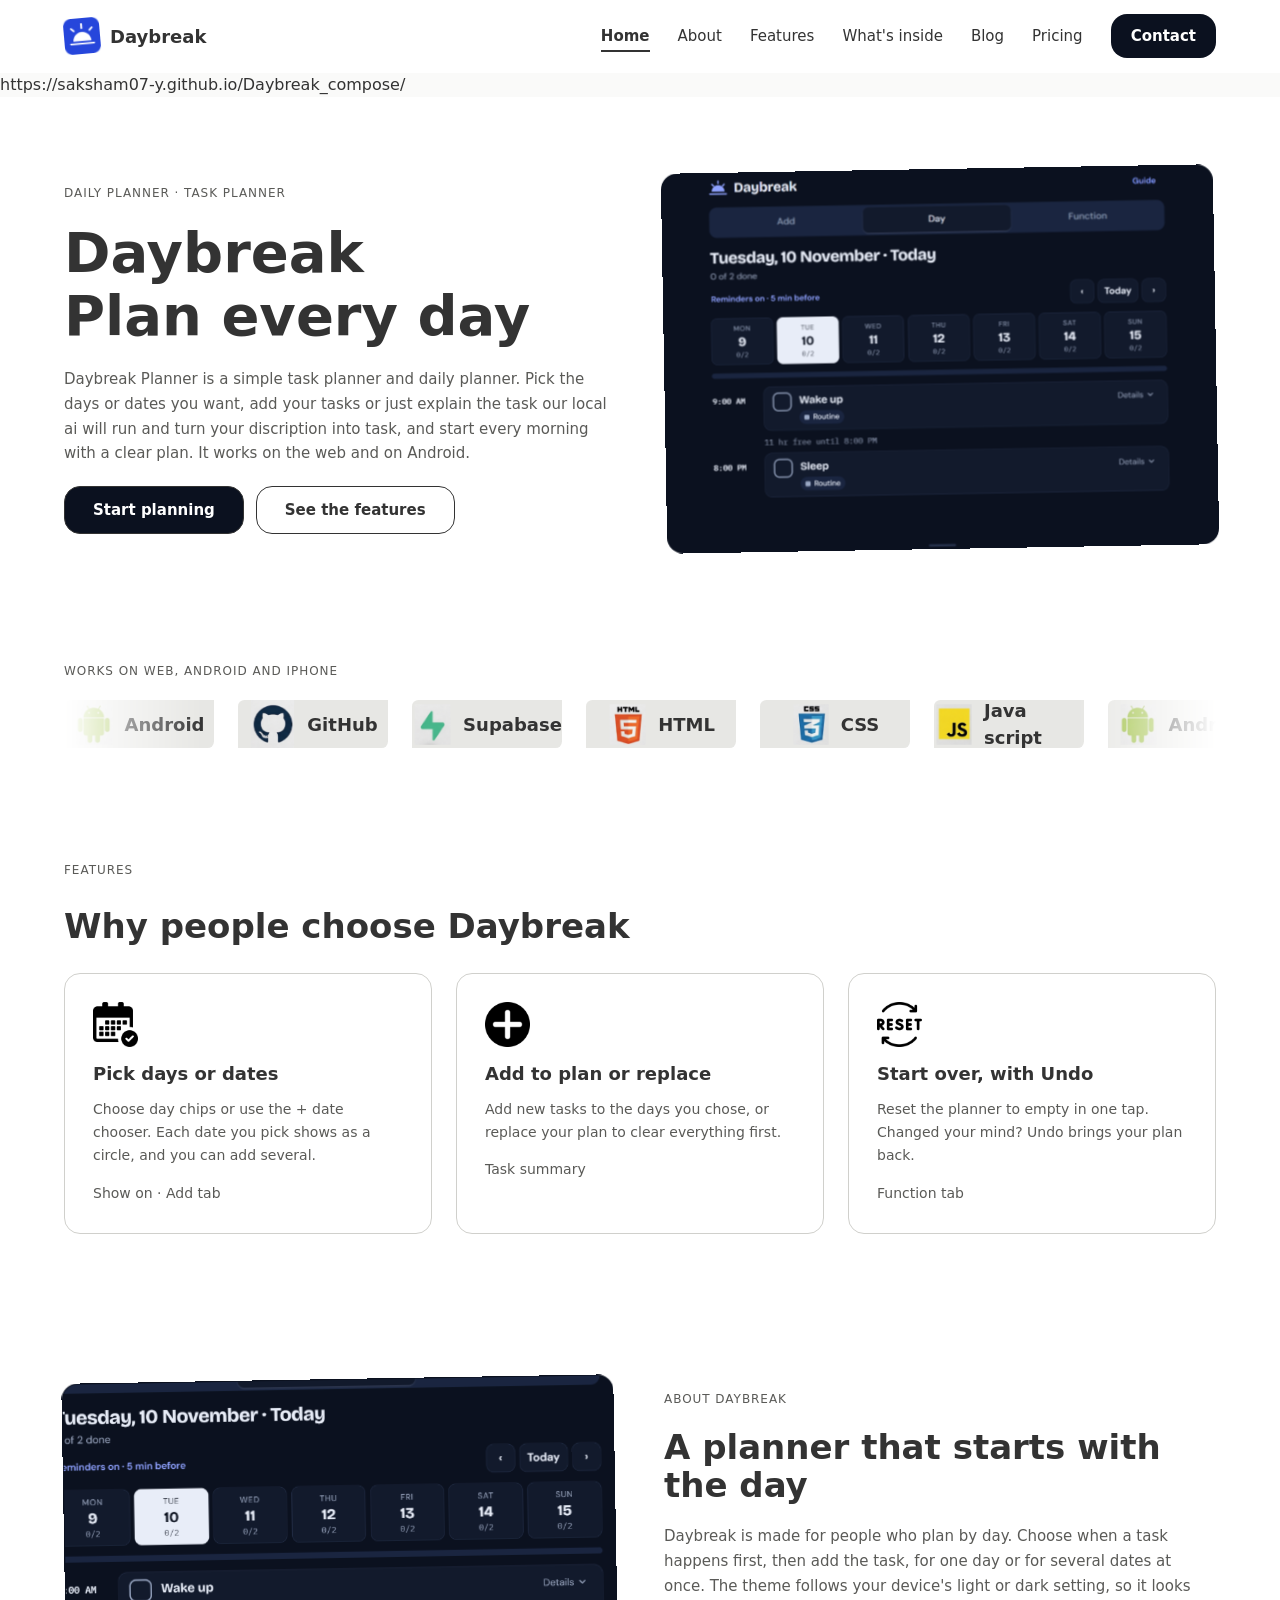
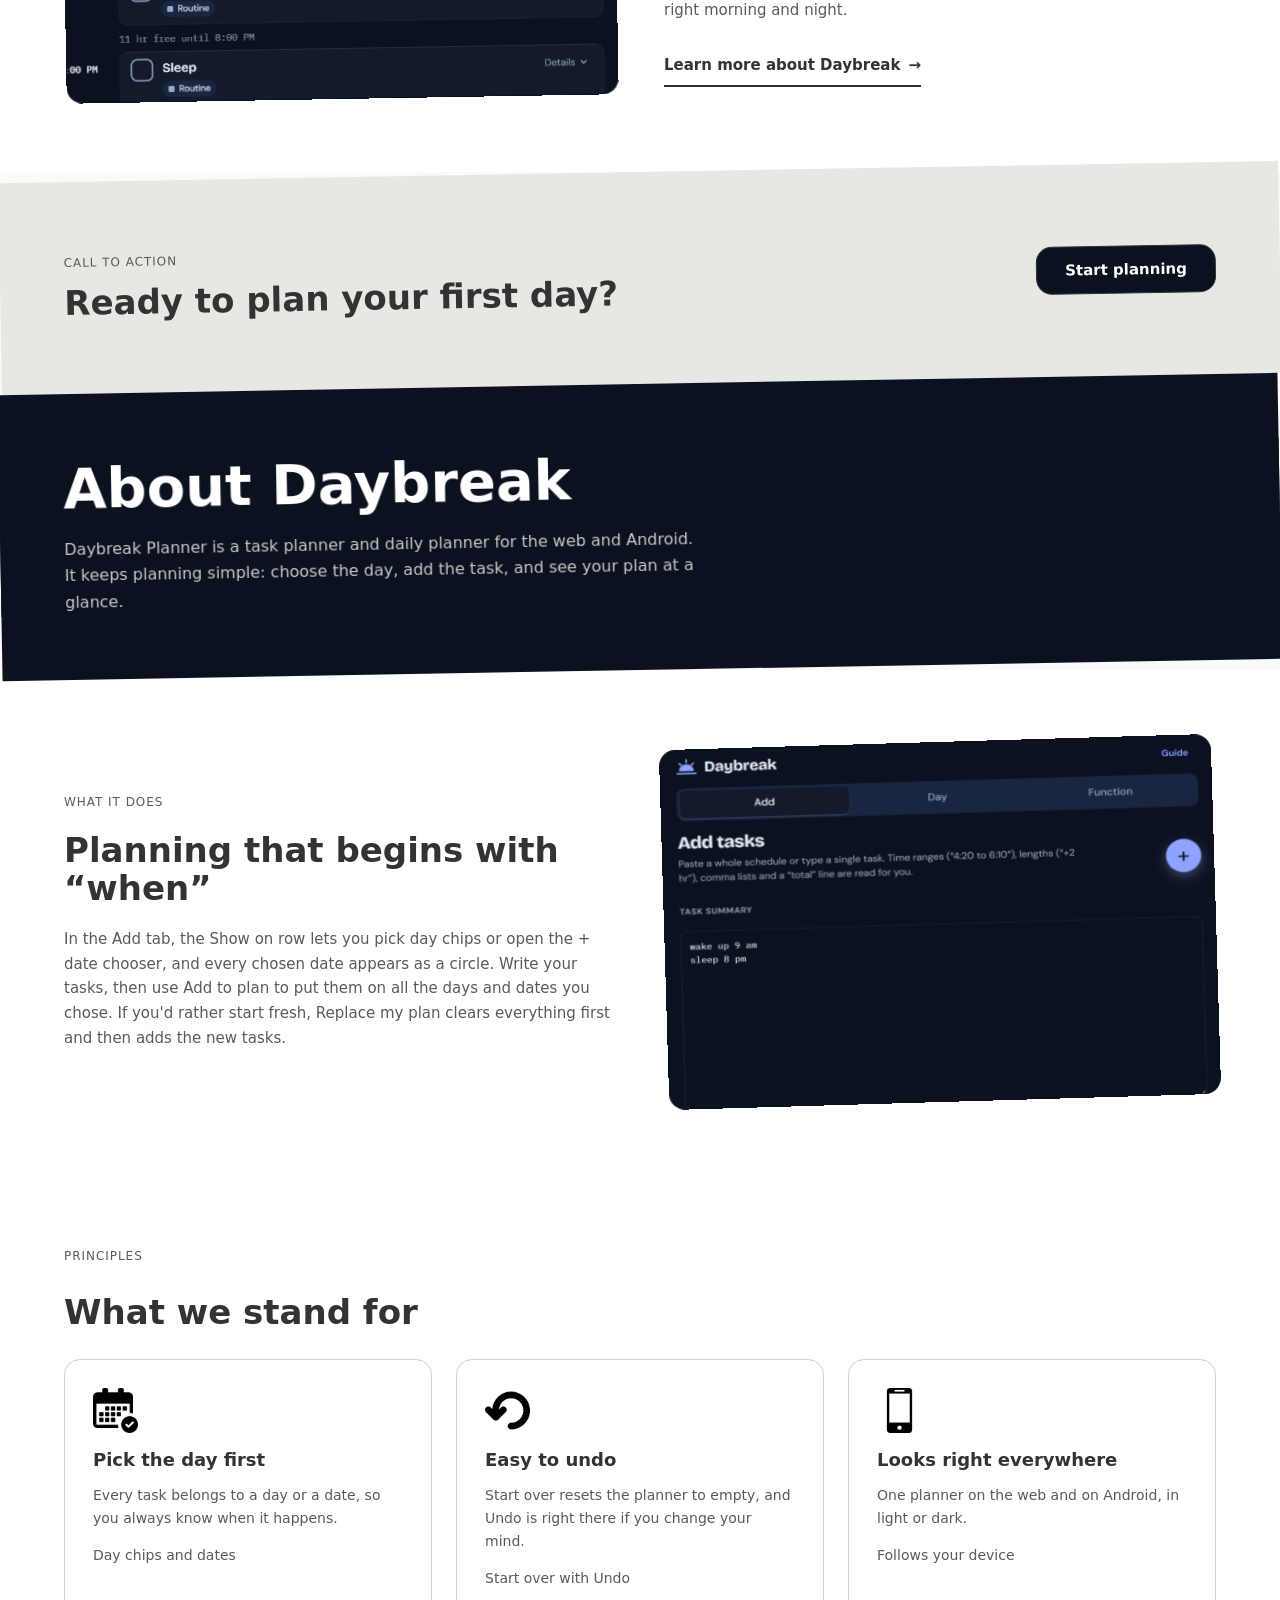
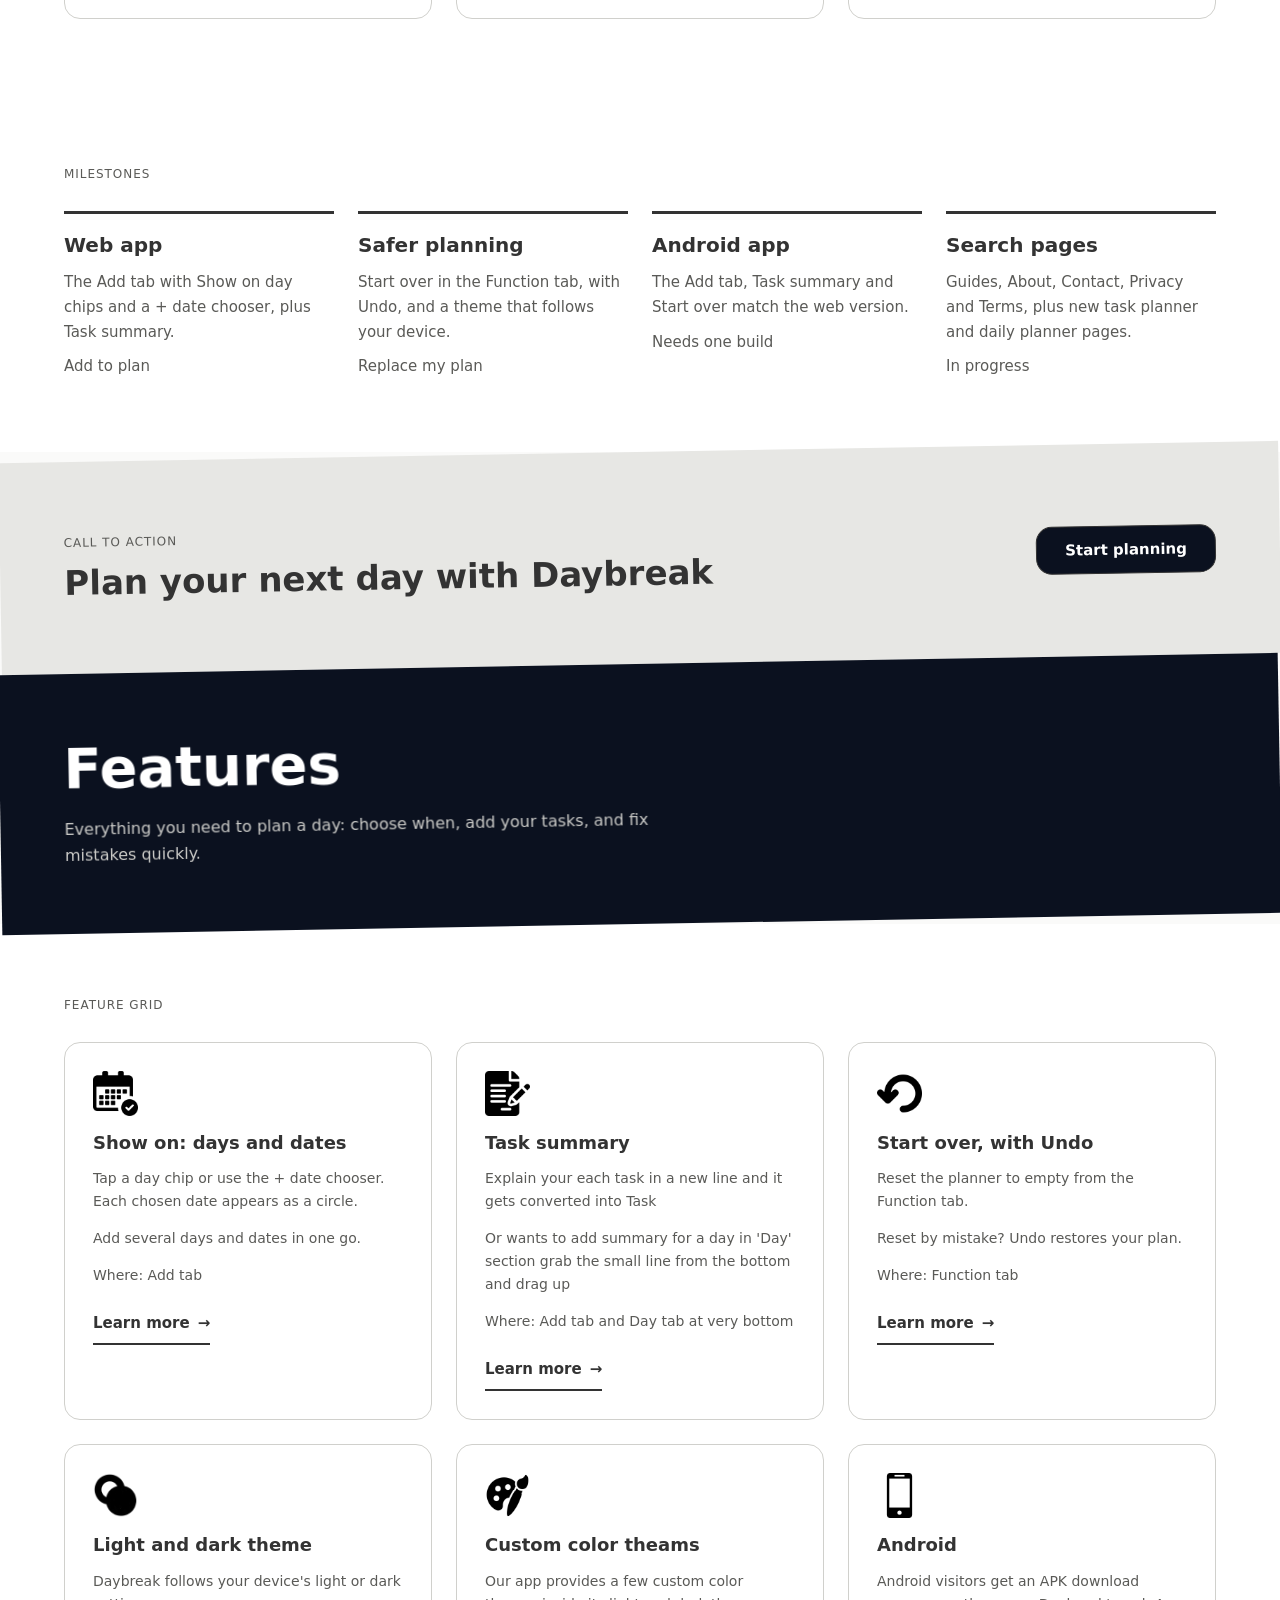
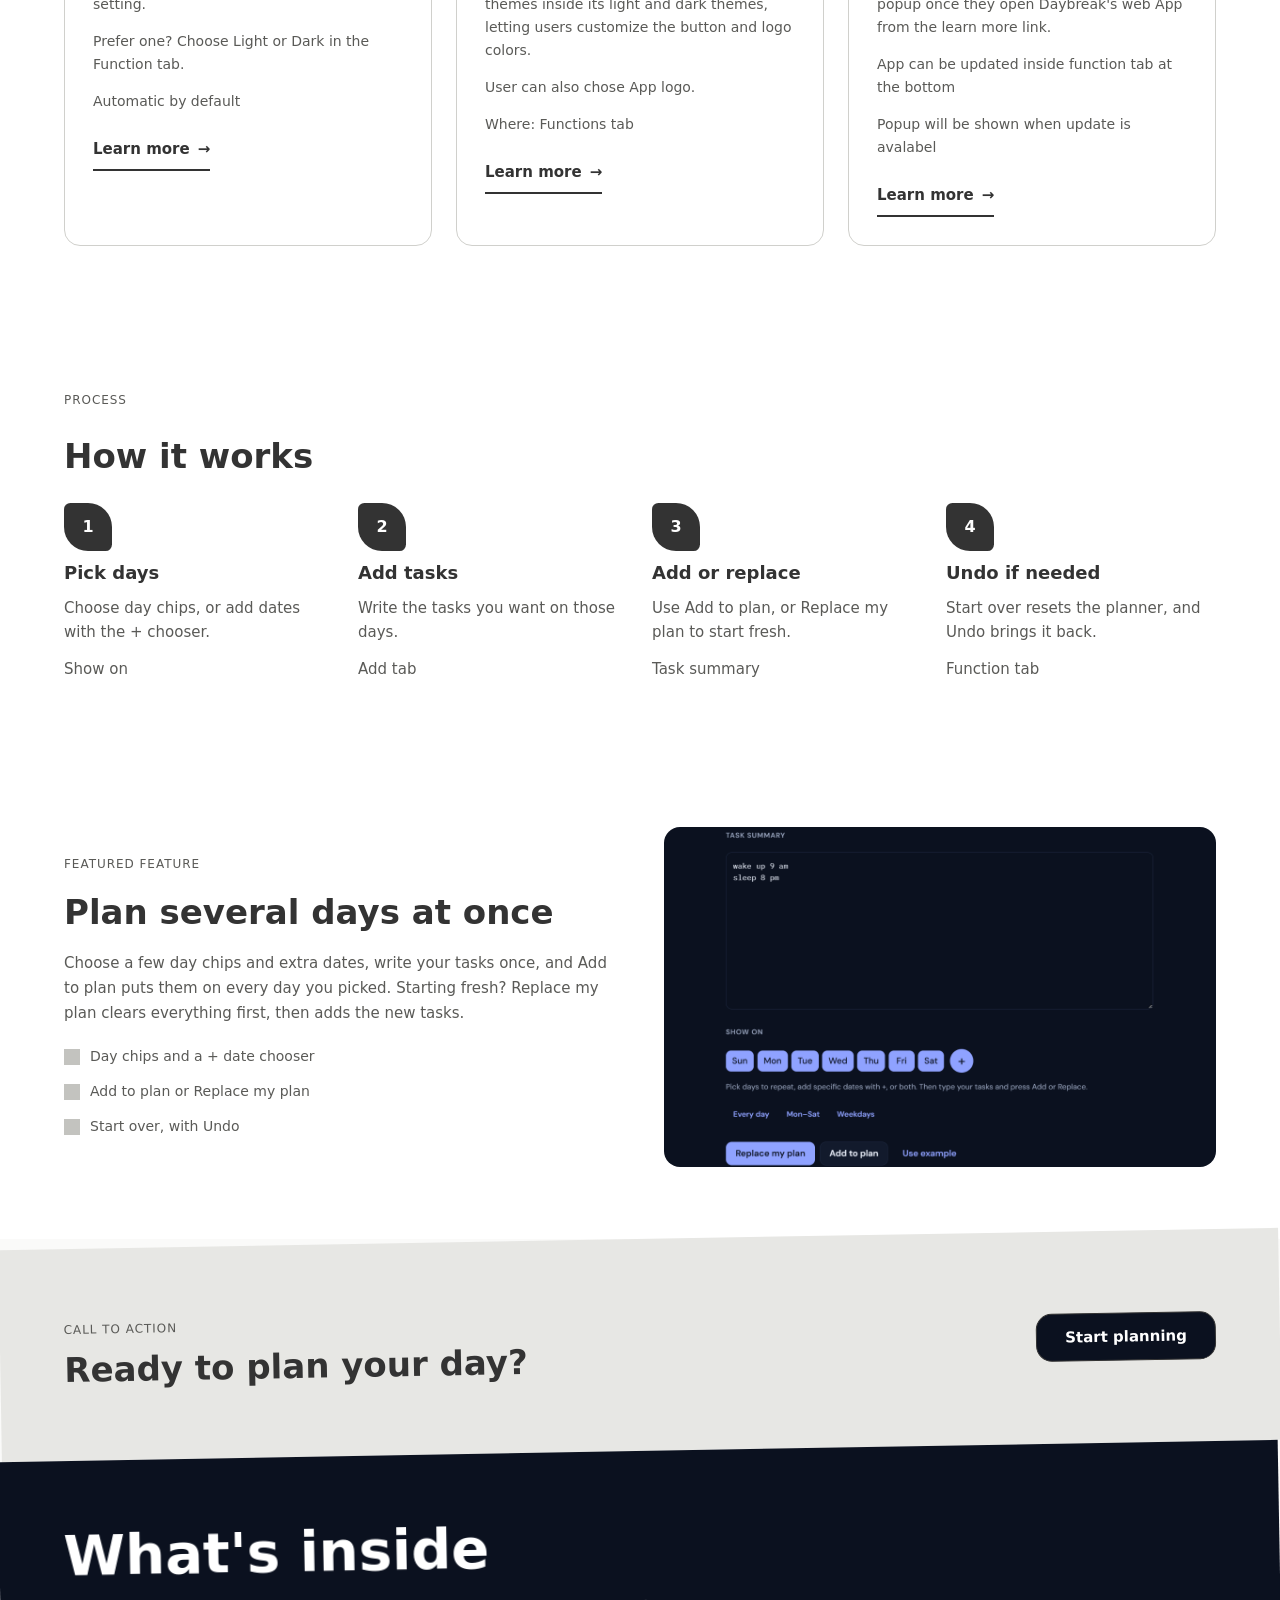
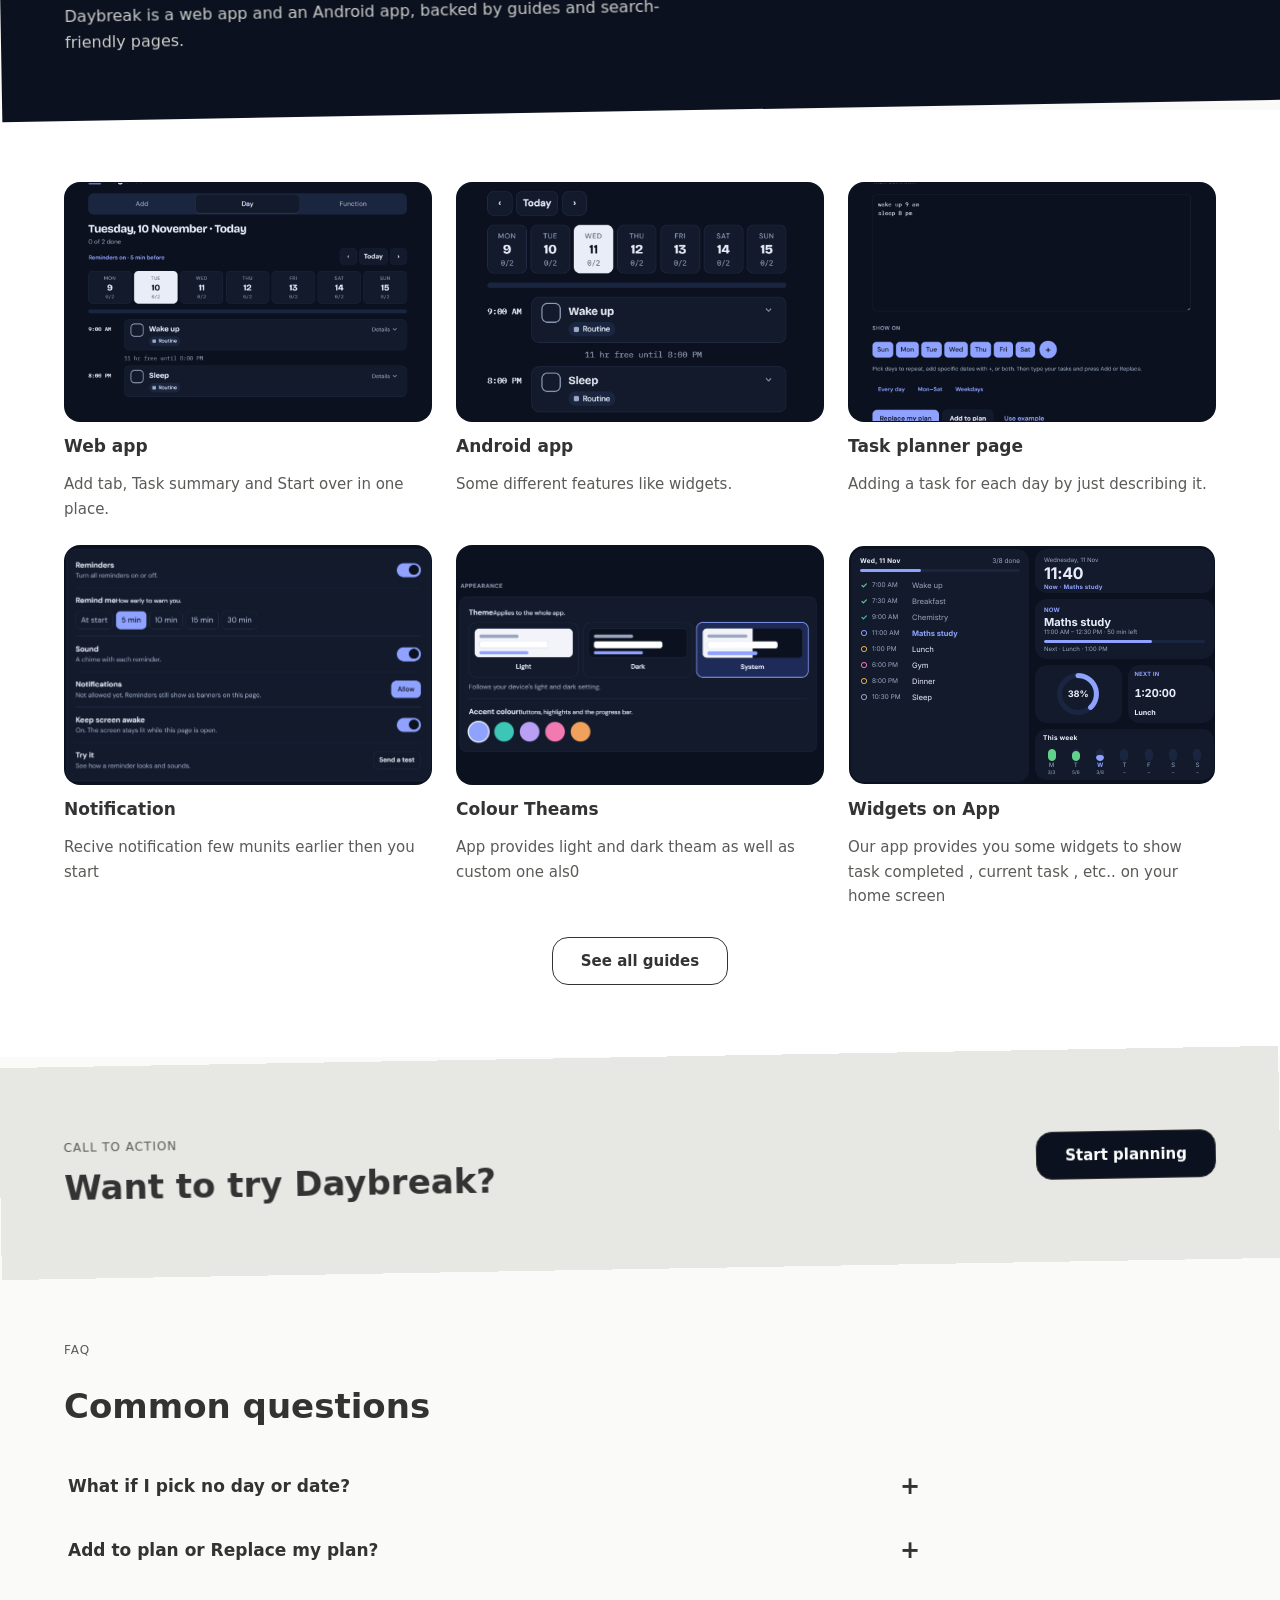
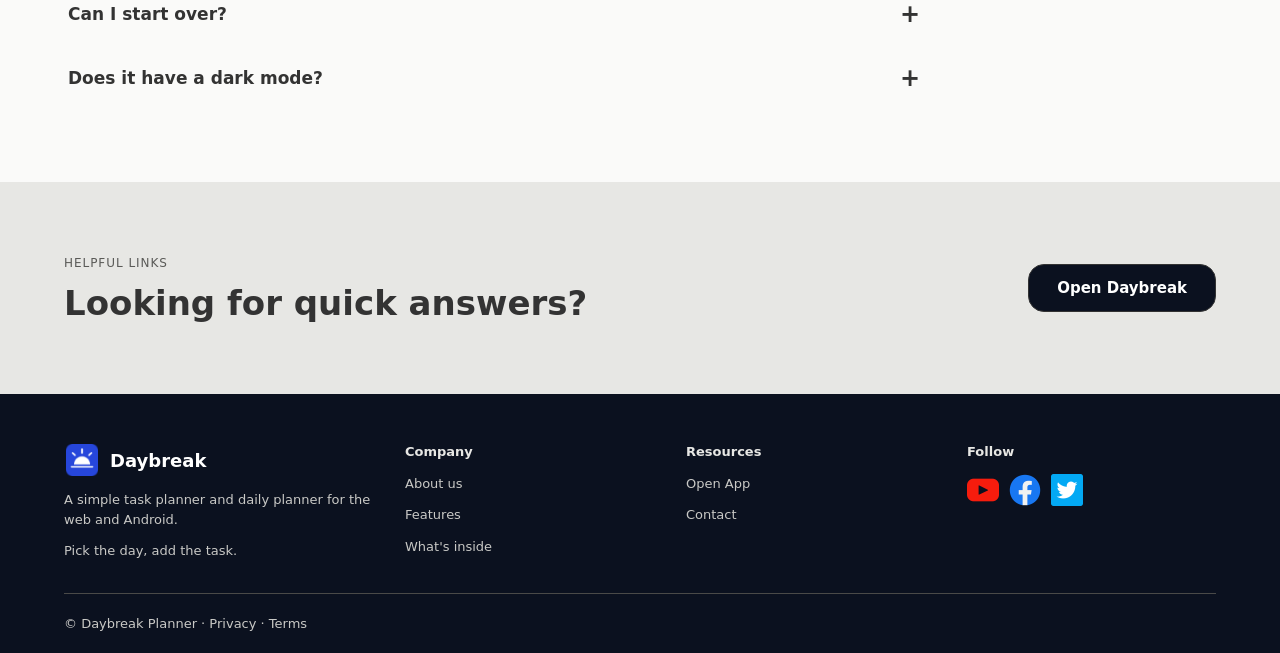
==== commit 85c81912: "Change button links to Daybreak web app Updated all button links to point to the Daybreak web app." ====
--- a/index.html
+++ b/index.html
@@ -26,7 +26,7 @@
 <nav class="links">
 <a data-page="home" href="#home">Home</a><a data-page="about" href="#about">About</a><a data-page="services" href="#services">Features</a><a data-page="portfolio" href="#portfolio">What's inside</a><a data-page="blog" href="#blog">Blog</a><a data-page="pricing" href="#pricing">Pricing</a><a class="cta" data-page="contact" href="#contact" style="border-radius: 1rem;background: #0b111f;">Contact</a>
 </nav></div></header>
-
+https://saksham07-y.github.io/Daybreak_compose/
 <main>
 <section class="page" id="home" aria-label="Home">
 <!-- 1 Hero -->
@@ -35,7 +35,7 @@
 <div class="label rise" style="--d:.1s">Daily planner · Task planner</div>
 <h1 class="rise" style="--d:.25s"> Daybreak <br> Plan every day</h1>
 <p class="txt rise" style="--d:.4s">Daybreak Planner is a simple task planner and daily planner. Pick the days or dates you want, add your tasks or just explain the task our local ai will run and turn your discription into task, and start every morning with a clear plan. It works on the web and on Android.</p>
-<div class="row rise" style="--d:.55s"><a class="btn" href="#lnc" style="background-color: #0b111f;">Start planning</a><a class="btn ghost" href="#services">See the features</a></div>
+<div class="row rise" style="--d:.55s"><a class="btn" href="https://saksham07-y.github.io/Daybreak_compose/" style="background-color: #0b111f;">Start planning</a><a class="btn ghost" href="#services">See the features</a></div>
 </div>
 <div class="img hero-img rise" style="height:380px;--d:.4s;border-radius: 1rem;background-color: #0b111f; rotate: -1deg;"><img src="images/main.png" style="scale: 0.5;"></div>
 </div></section>
@@ -70,7 +70,7 @@
 <!-- 6 CTA -->
 <section class="section band-soft" style="rotate:-1deg"><div class="wrap cta-band reveal">
 <div class="stack g12"><div class="label">Call to action</div><h2>Ready to plan your first day?</h2></div>
-<a class="btn" href="#lnc" style="background-color: #0b111f;">Start planning</a>
+<a class="btn" href="https://saksham07-y.github.io/Daybreak_compose/" style="background-color: #0b111f;">Start planning</a>
 </div></section>
 </section>
 <section class="page" id="about" aria-label="About">
@@ -109,7 +109,7 @@
 
 <section class="section band-soft" style="rotate:-1deg"><div class="wrap cta-band reveal">
 <div class="stack g12"><div class="label">Call to action</div><h2>Plan your next day with Daybreak</h2></div>
-<a class="btn" href="#lnc" style="background-color: #0b111f;">Start planning</a>
+<a class="btn" href="https://saksham07-y.github.io/Daybreak_compose/" style="background-color: #0b111f;">Start planning</a>
 </div></section>
 </section>
 <section class="page" id="services" aria-label="Features">
@@ -122,12 +122,12 @@
 <section class="section" style="background-color: #fff;"><div class="wrap stack g28">
 <div class="label reveal">Feature grid</div>
 <div class="grid">
-<div class="card reveal" style="--d:.05s; border-radius: 1rem; border: 1px solid #d0d0cc;"><div class="icon"><img src="images/calender.png" alt=""></div><h3>Show on: days and dates</h3><p class="txt soft">Tap a day chip or use the + date chooser. Each chosen date appears as a circle.</p><p class="txt soft">Add several days and dates in one go.</p><p class="txt soft">Where: Add tab </p><a class="textlink" href="#lnc">Learn more</a></div>
-<div class="card reveal" style="--d:.2s; border-radius: 1rem; border: 1px solid #d0d0cc;"><div class="icon"><img src="images/summary.png" alt=""></div><h3>Task summary</h3><p class="txt soft">Explain your each task in a new line and it gets converted into Task</p><p class="txt soft">Or wants to add summary for a day in 'Day' section grab the small line from the bottom and drag up</p><p class="txt soft">Where: Add tab and Day tab at very bottom</p><a class="textlink" href="#lnc">Learn more</a></div>
-<div class="card reveal" style="--d:.35s; border-radius: 1rem; border: 1px solid #d0d0cc;"><div class="icon"><img src="images/undo.png" alt=""></div><h3>Start over, with Undo</h3><p class="txt soft">Reset the planner to empty from the Function tab.</p><p class="txt soft">Reset by mistake? Undo restores your plan.</p><p class="txt soft">Where: Function tab</p><a class="textlink" href="#lnc">Learn more</a></div>
-<div class="card reveal" style="--d:.1s; border-radius: 1rem; border: 1px solid #d0d0cc;"><div class="icon"><img src="images/dark-ligh.png" alt=""></div><h3>Light and dark theme</h3><p class="txt soft">Daybreak follows your device's light or dark setting.</p><p class="txt soft">Prefer one? Choose Light or Dark in the Function tab.</p><p class="txt soft">Automatic by default</p><a class="textlink" href="#lnc">Learn more</a></div>
-<div class="card reveal" style="--d:.25s; border-radius: 1rem; border: 1px solid #d0d0cc;"><div class="icon"><img src="images/colorpalet.png" alt=""></div><h3>Custom color theams</h3><p class="txt soft">Our app provides a few custom color themes inside its light and dark themes, letting users customize the button and logo colors.</p><p class="txt soft">User can also chose App logo.</p><p class="txt soft">Where: Functions tab</p><a class="textlink" href="#lnc">Learn more</a></div>
-<div class="card reveal" style="--d:.4s; border-radius: 1rem; border: 1px solid #d0d0cc;"><div class="icon"><img src="images/app.png" alt=""></div><h3>Android</h3><p class="txt soft">Android visitors get an APK download popup once they open Daybreak's web App from the learn more link.</p><p class="txt soft">App can be updated inside function tab at the bottom</p><p class="txt soft">Popup will be shown when update is avalabel</p><a class="textlink" href="#lnc">Learn more</a></div>
+<div class="card reveal" style="--d:.05s; border-radius: 1rem; border: 1px solid #d0d0cc;"><div class="icon"><img src="images/calender.png" alt=""></div><h3>Show on: days and dates</h3><p class="txt soft">Tap a day chip or use the + date chooser. Each chosen date appears as a circle.</p><p class="txt soft">Add several days and dates in one go.</p><p class="txt soft">Where: Add tab </p><a class="textlink" href="https://saksham07-y.github.io/Daybreak_compose/">Learn more</a></div>
+<div class="card reveal" style="--d:.2s; border-radius: 1rem; border: 1px solid #d0d0cc;"><div class="icon"><img src="images/summary.png" alt=""></div><h3>Task summary</h3><p class="txt soft">Explain your each task in a new line and it gets converted into Task</p><p class="txt soft">Or wants to add summary for a day in 'Day' section grab the small line from the bottom and drag up</p><p class="txt soft">Where: Add tab and Day tab at very bottom</p><a class="textlink" href="https://saksham07-y.github.io/Daybreak_compose/">Learn more</a></div>
+<div class="card reveal" style="--d:.35s; border-radius: 1rem; border: 1px solid #d0d0cc;"><div class="icon"><img src="images/undo.png" alt=""></div><h3>Start over, with Undo</h3><p class="txt soft">Reset the planner to empty from the Function tab.</p><p class="txt soft">Reset by mistake? Undo restores your plan.</p><p class="txt soft">Where: Function tab</p><a class="textlink" href="https://saksham07-y.github.io/Daybreak_compose/">Learn more</a></div>
+<div class="card reveal" style="--d:.1s; border-radius: 1rem; border: 1px solid #d0d0cc;"><div class="icon"><img src="images/dark-ligh.png" alt=""></div><h3>Light and dark theme</h3><p class="txt soft">Daybreak follows your device's light or dark setting.</p><p class="txt soft">Prefer one? Choose Light or Dark in the Function tab.</p><p class="txt soft">Automatic by default</p><a class="textlink" href="https://saksham07-y.github.io/Daybreak_compose/">Learn more</a></div>
+<div class="card reveal" style="--d:.25s; border-radius: 1rem; border: 1px solid #d0d0cc;"><div class="icon"><img src="images/colorpalet.png" alt=""></div><h3>Custom color theams</h3><p class="txt soft">Our app provides a few custom color themes inside its light and dark themes, letting users customize the button and logo colors.</p><p class="txt soft">User can also chose App logo.</p><p class="txt soft">Where: Functions tab</p><a class="textlink" href="https://saksham07-y.github.io/Daybreak_compose/">Learn more</a></div>
+<div class="card reveal" style="--d:.4s; border-radius: 1rem; border: 1px solid #d0d0cc;"><div class="icon"><img src="images/app.png" alt=""></div><h3>Android</h3><p class="txt soft">Android visitors get an APK download popup once they open Daybreak's web App from the learn more link.</p><p class="txt soft">App can be updated inside function tab at the bottom</p><p class="txt soft">Popup will be shown when update is avalabel</p><a class="textlink" href="https://saksham07-y.github.io/Daybreak_compose/">Learn more</a></div>
 </div></div></section>
 
 <section class="section band-white" style="background-color: #fff;"><div class="wrap stack g28">
@@ -154,7 +154,7 @@
 <section class="section band-soft" style="position: relative;rotate: -1deg;overflow-x:visible;width: 100vw;
   margin-left: calc(50% - 50vw);"><div class="wrap cta-band reveal">
 <div class="stack g12"><div class="label">Call to action</div><h2>Ready to plan your day?</h2></div>
-<a class="btn" href="#lnc" style="background-color: #0b111f;">Start planning</a>
+<a class="btn" href="https://saksham07-y.github.io/Daybreak_compose/" style="background-color: #0b111f;">Start planning</a>
 </div></section>
 </section>
 <section class="page" id="portfolio" aria-label="What's inside" >
@@ -203,7 +203,7 @@
 
 <section class="section band-soft"><div class="wrap cta-band reveal">
 <div class="stack g12"><div class="label">Helpful links</div><h2>Looking for quick answers?</h2></div>
-<a class="btn ghost" href="#lnc" style="background-color: #0b111f; color: #fff">Open Daybreak</a>
+<a class="btn ghost" href="https://saksham07-y.github.io/Daybreak_compose/" style="background-color: #0b111f; color: #fff">Open Daybreak</a>
 </div></section>
 </section>
 </main>
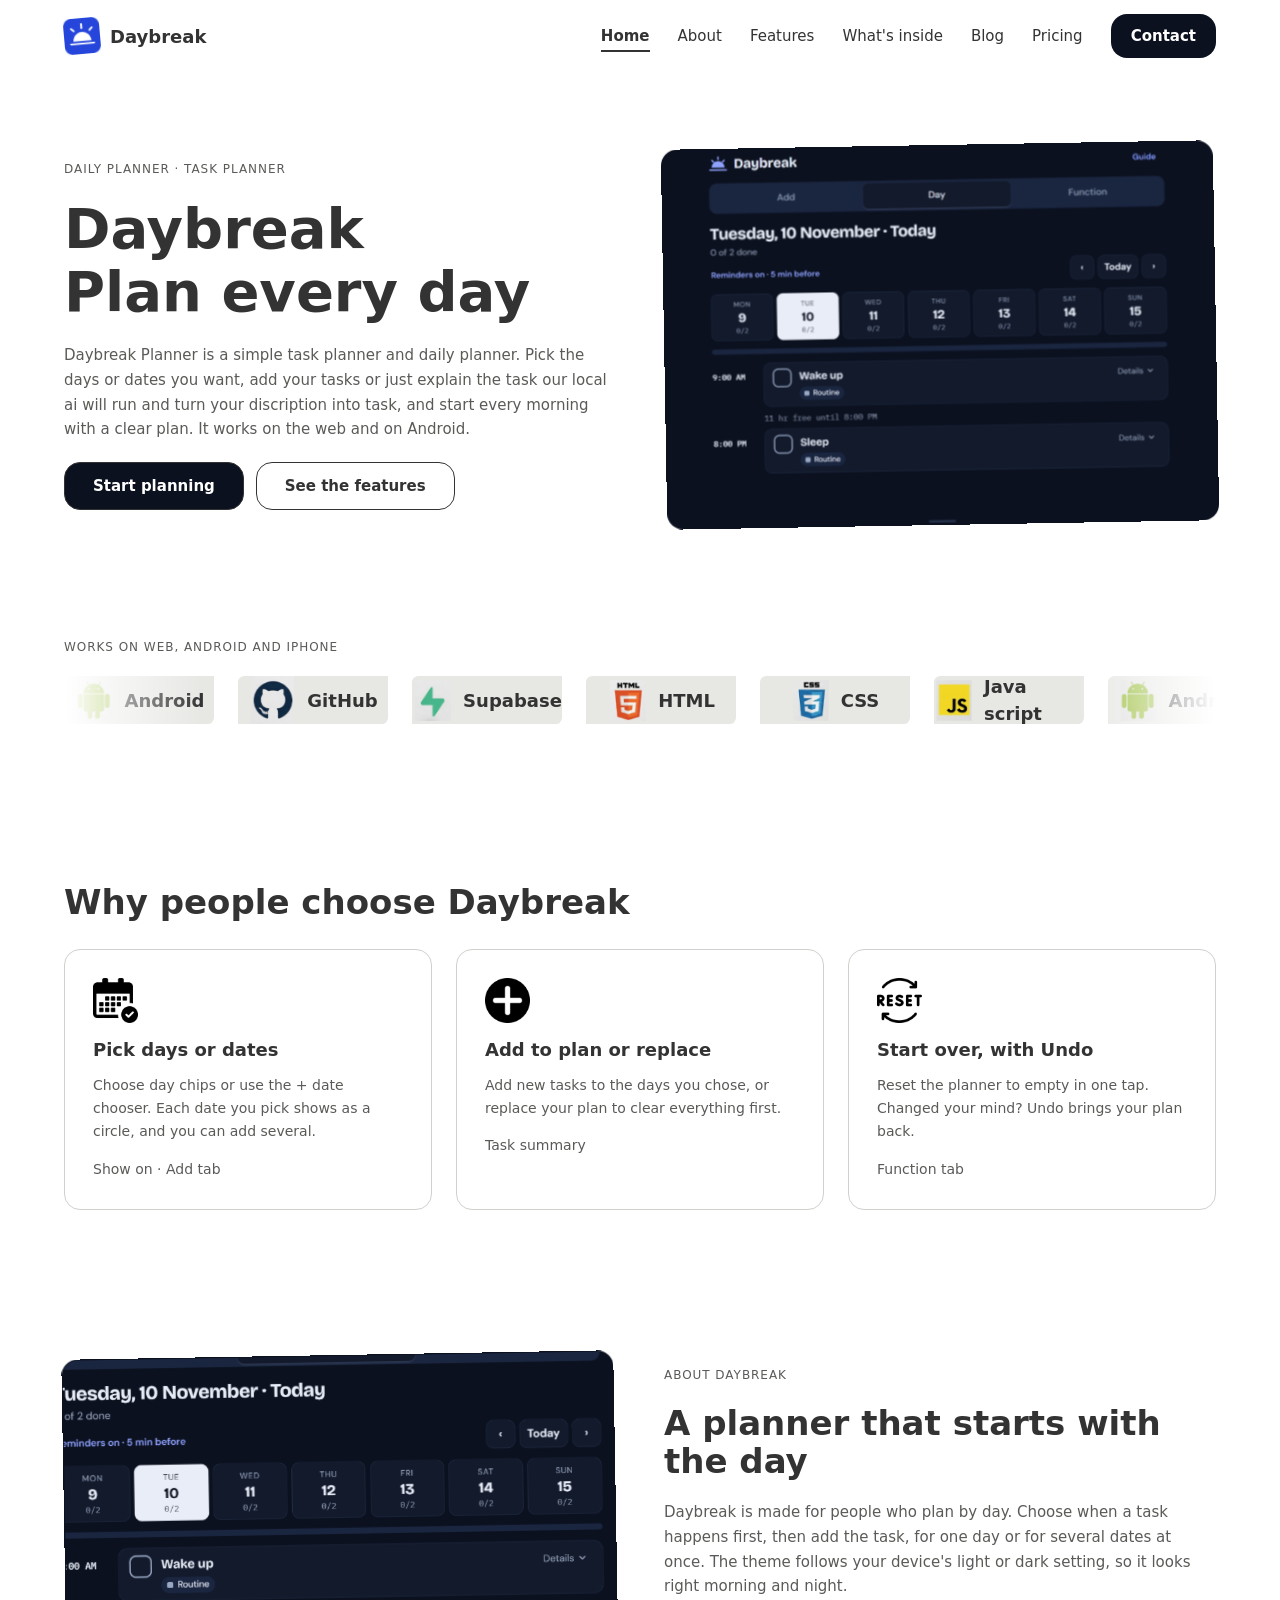
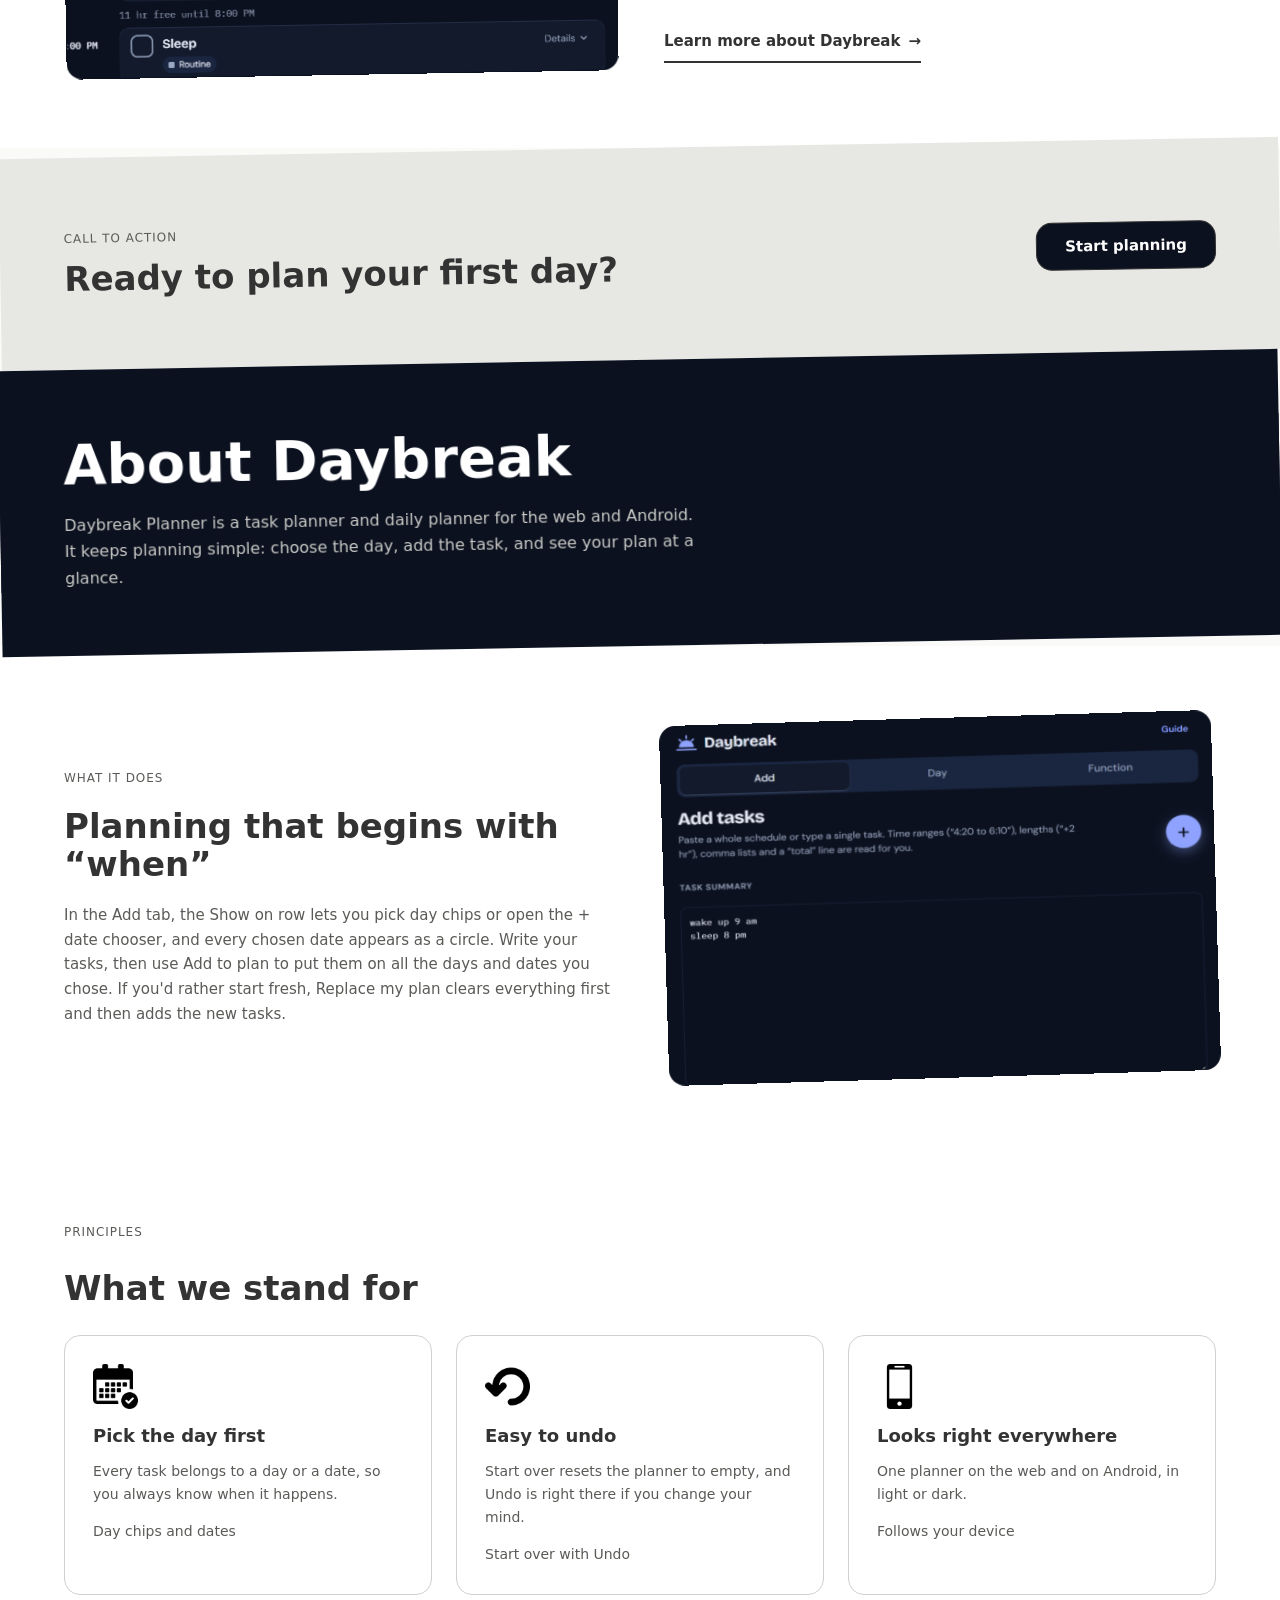
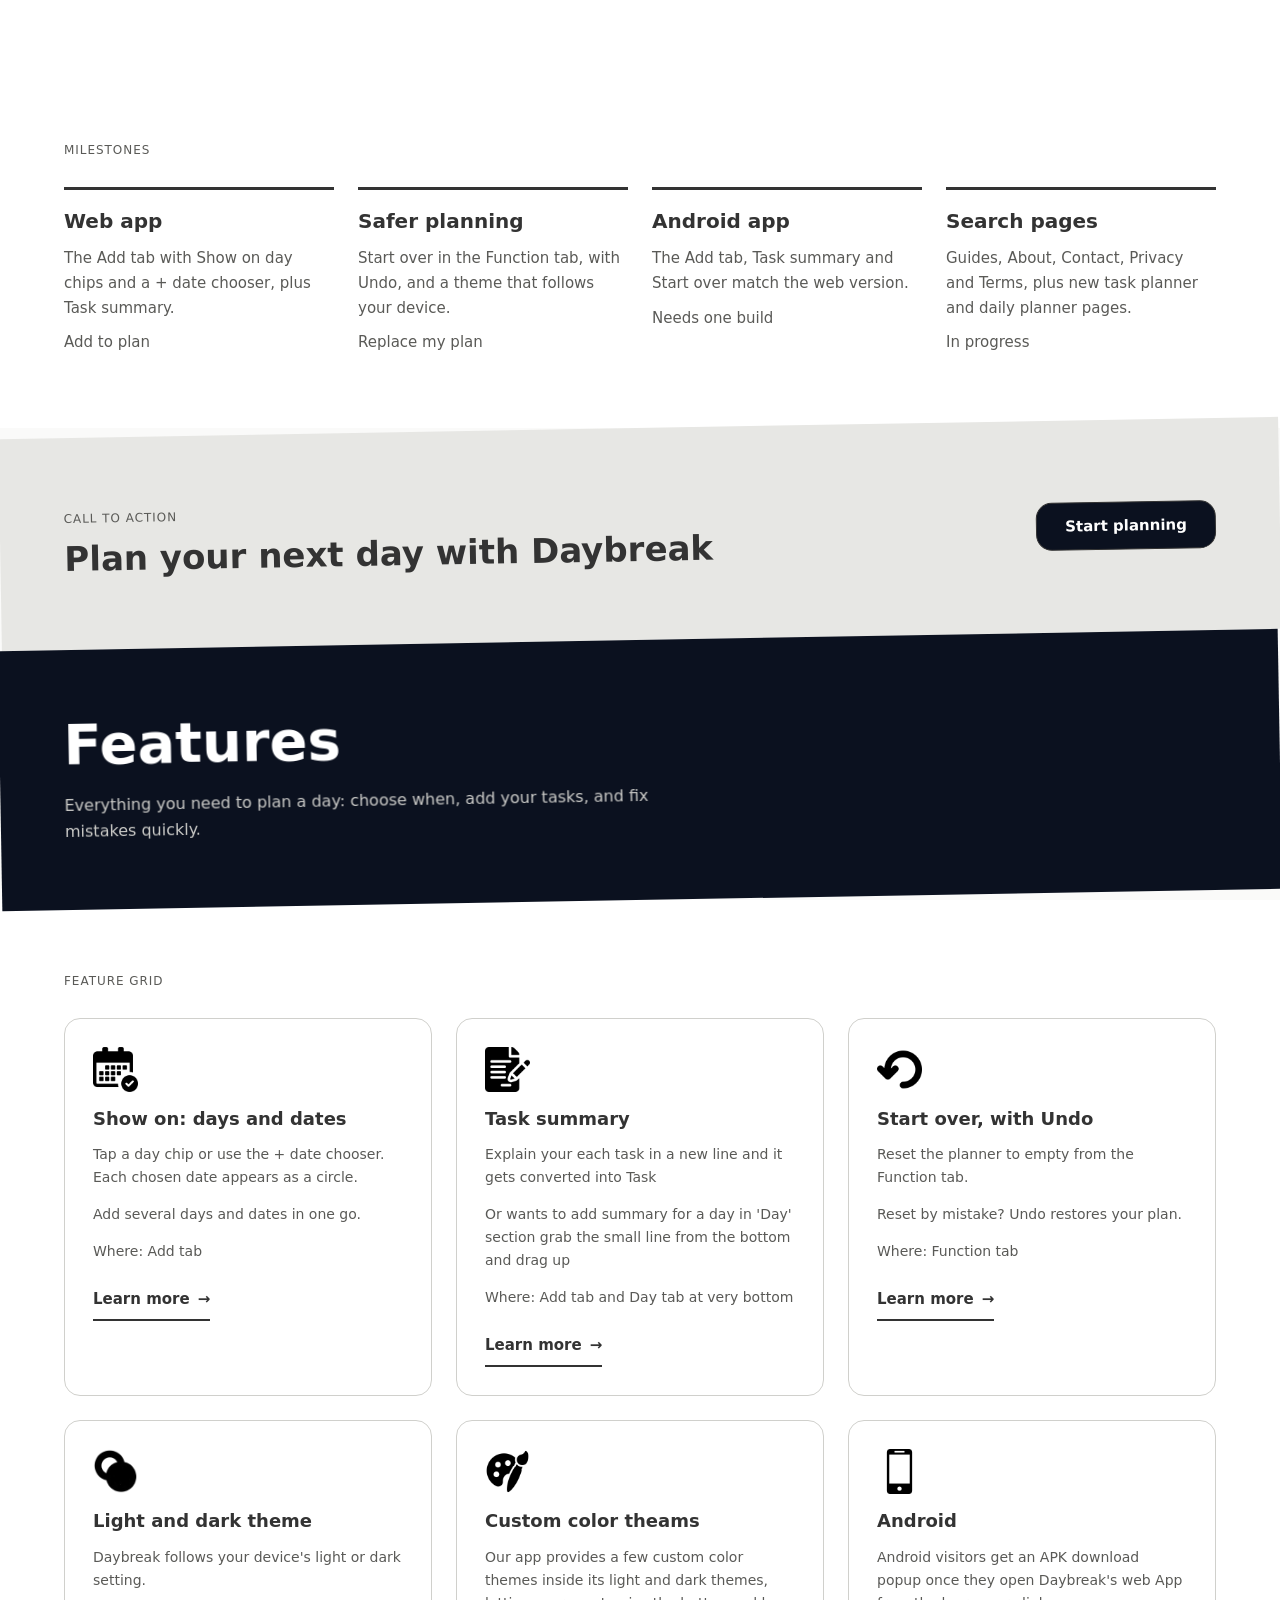
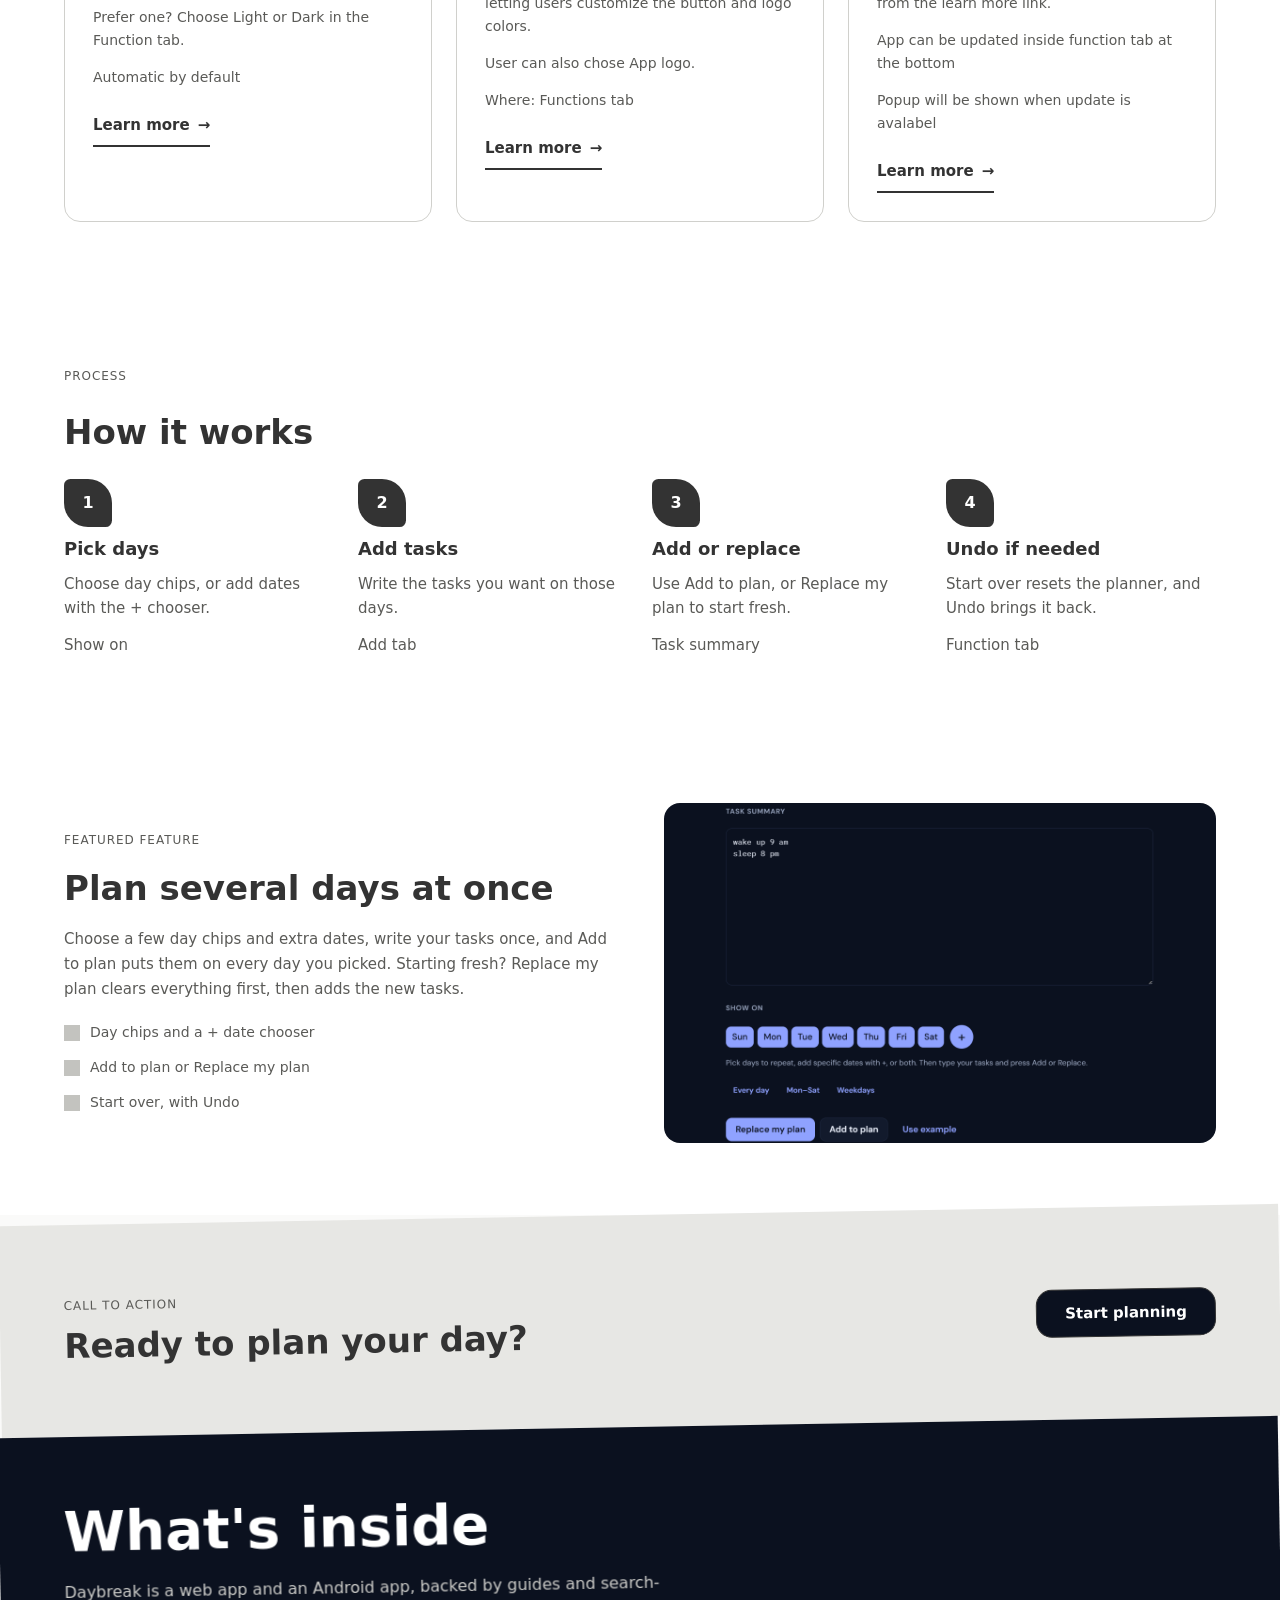
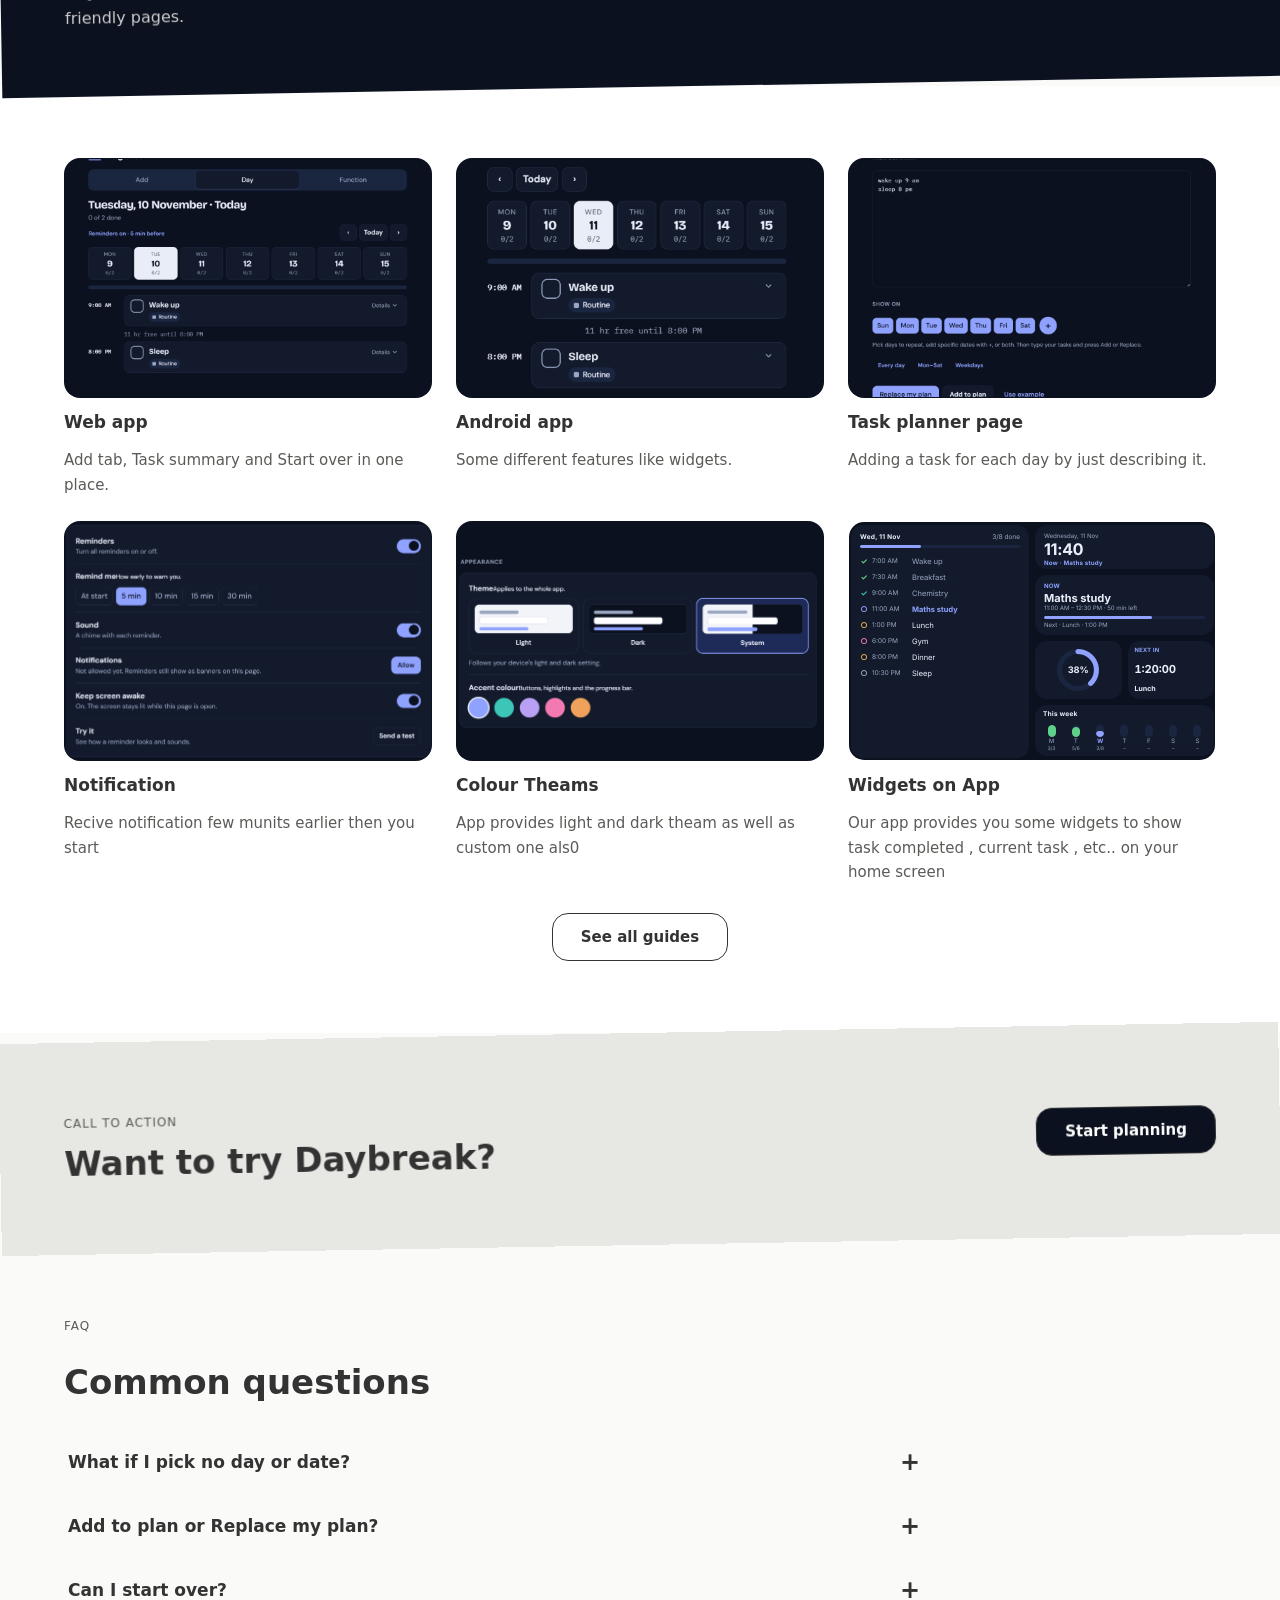
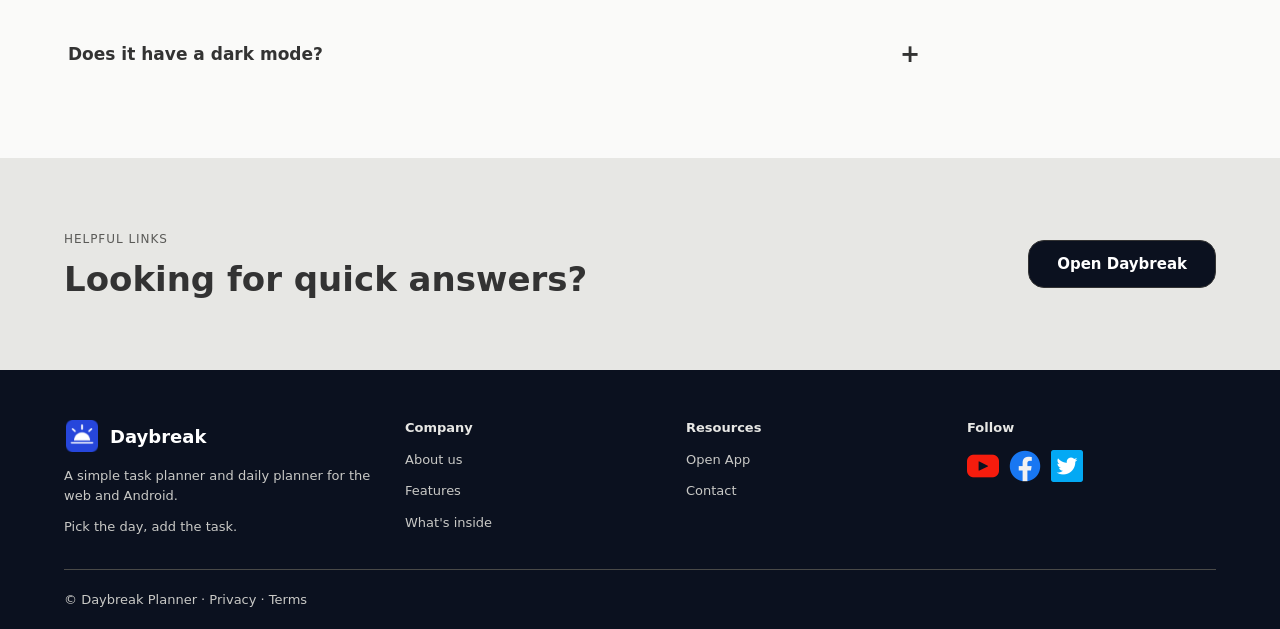
==== commit 2a10b0da: "Remove Daybreak_compose link from index.html Removed the link to the Daybreak_compose GitHub page." ====
--- a/index.html
+++ b/index.html
@@ -26,7 +26,7 @@
 <nav class="links">
 <a data-page="home" href="#home">Home</a><a data-page="about" href="#about">About</a><a data-page="services" href="#services">Features</a><a data-page="portfolio" href="#portfolio">What's inside</a><a data-page="blog" href="#blog">Blog</a><a data-page="pricing" href="#pricing">Pricing</a><a class="cta" data-page="contact" href="#contact" style="border-radius: 1rem;background: #0b111f;">Contact</a>
 </nav></div></header>
-https://saksham07-y.github.io/Daybreak_compose/
+
 <main>
 <section class="page" id="home" aria-label="Home">
 <!-- 1 Hero -->
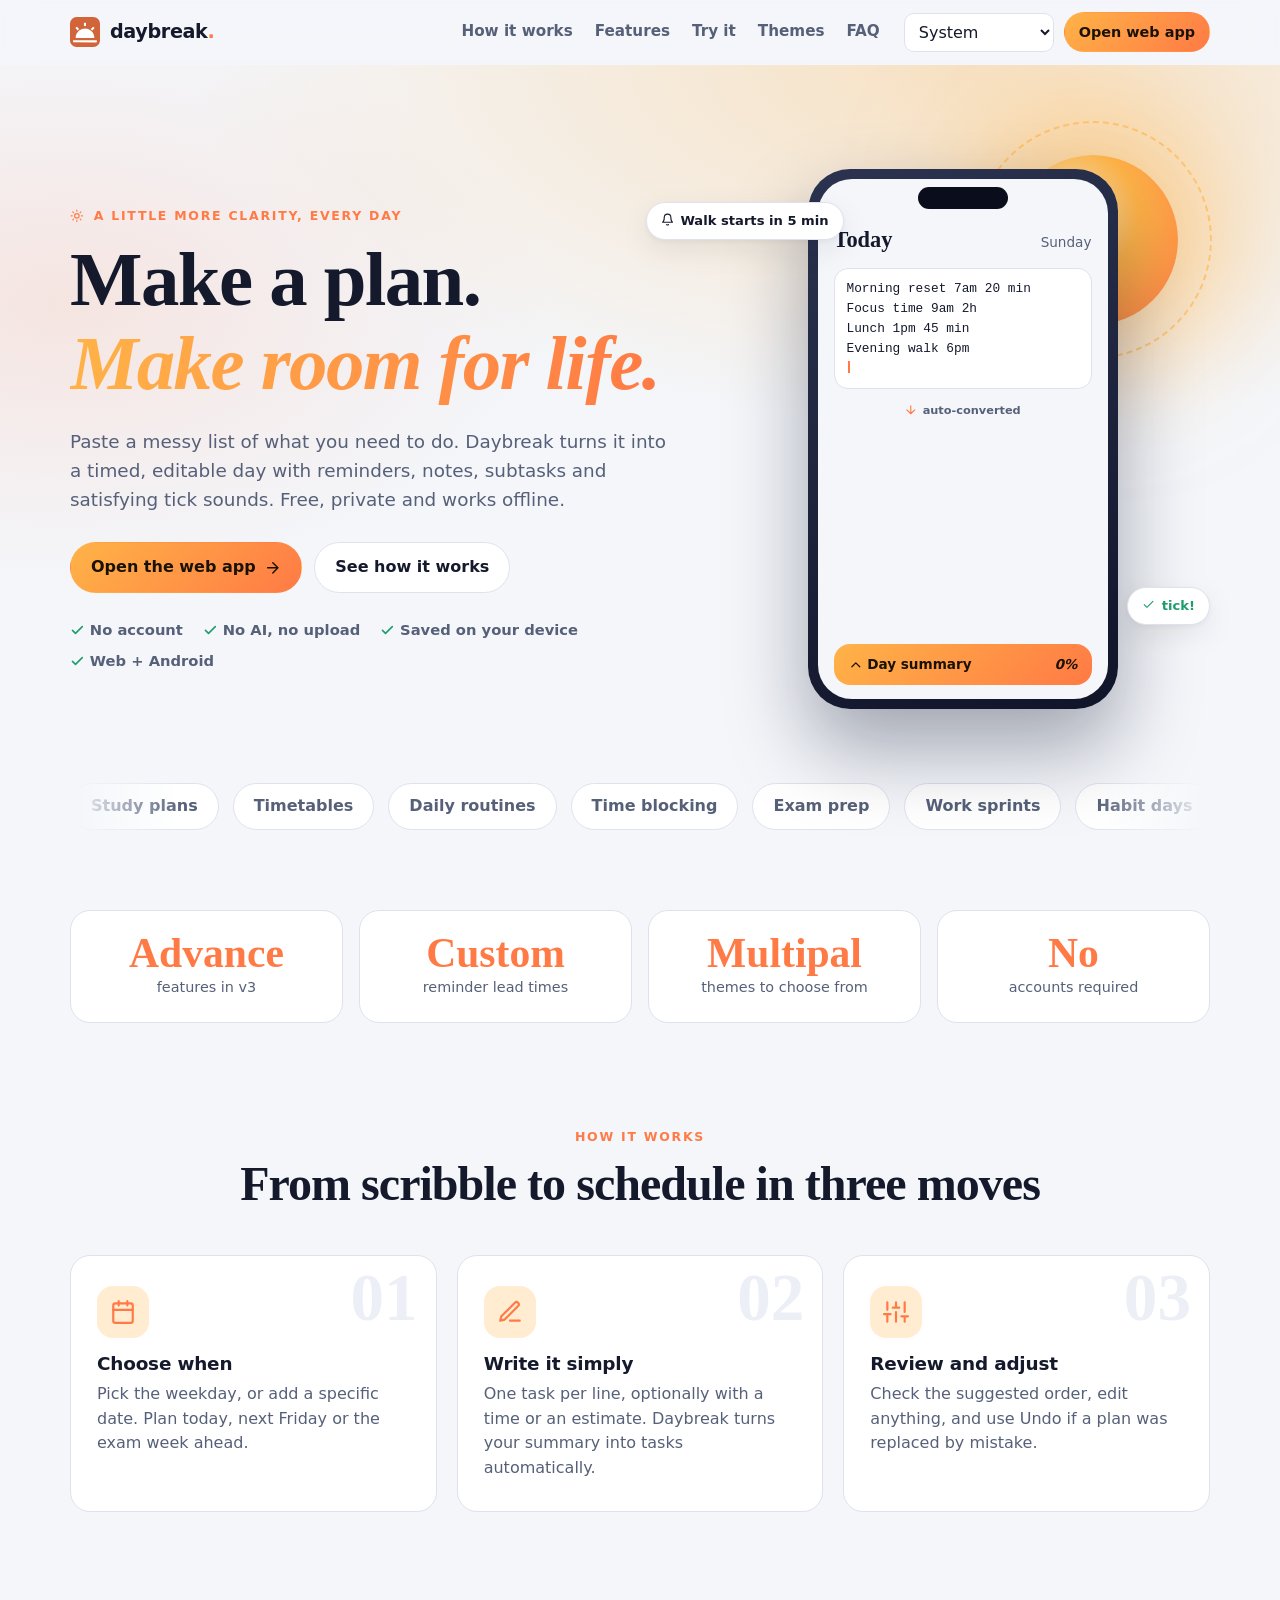
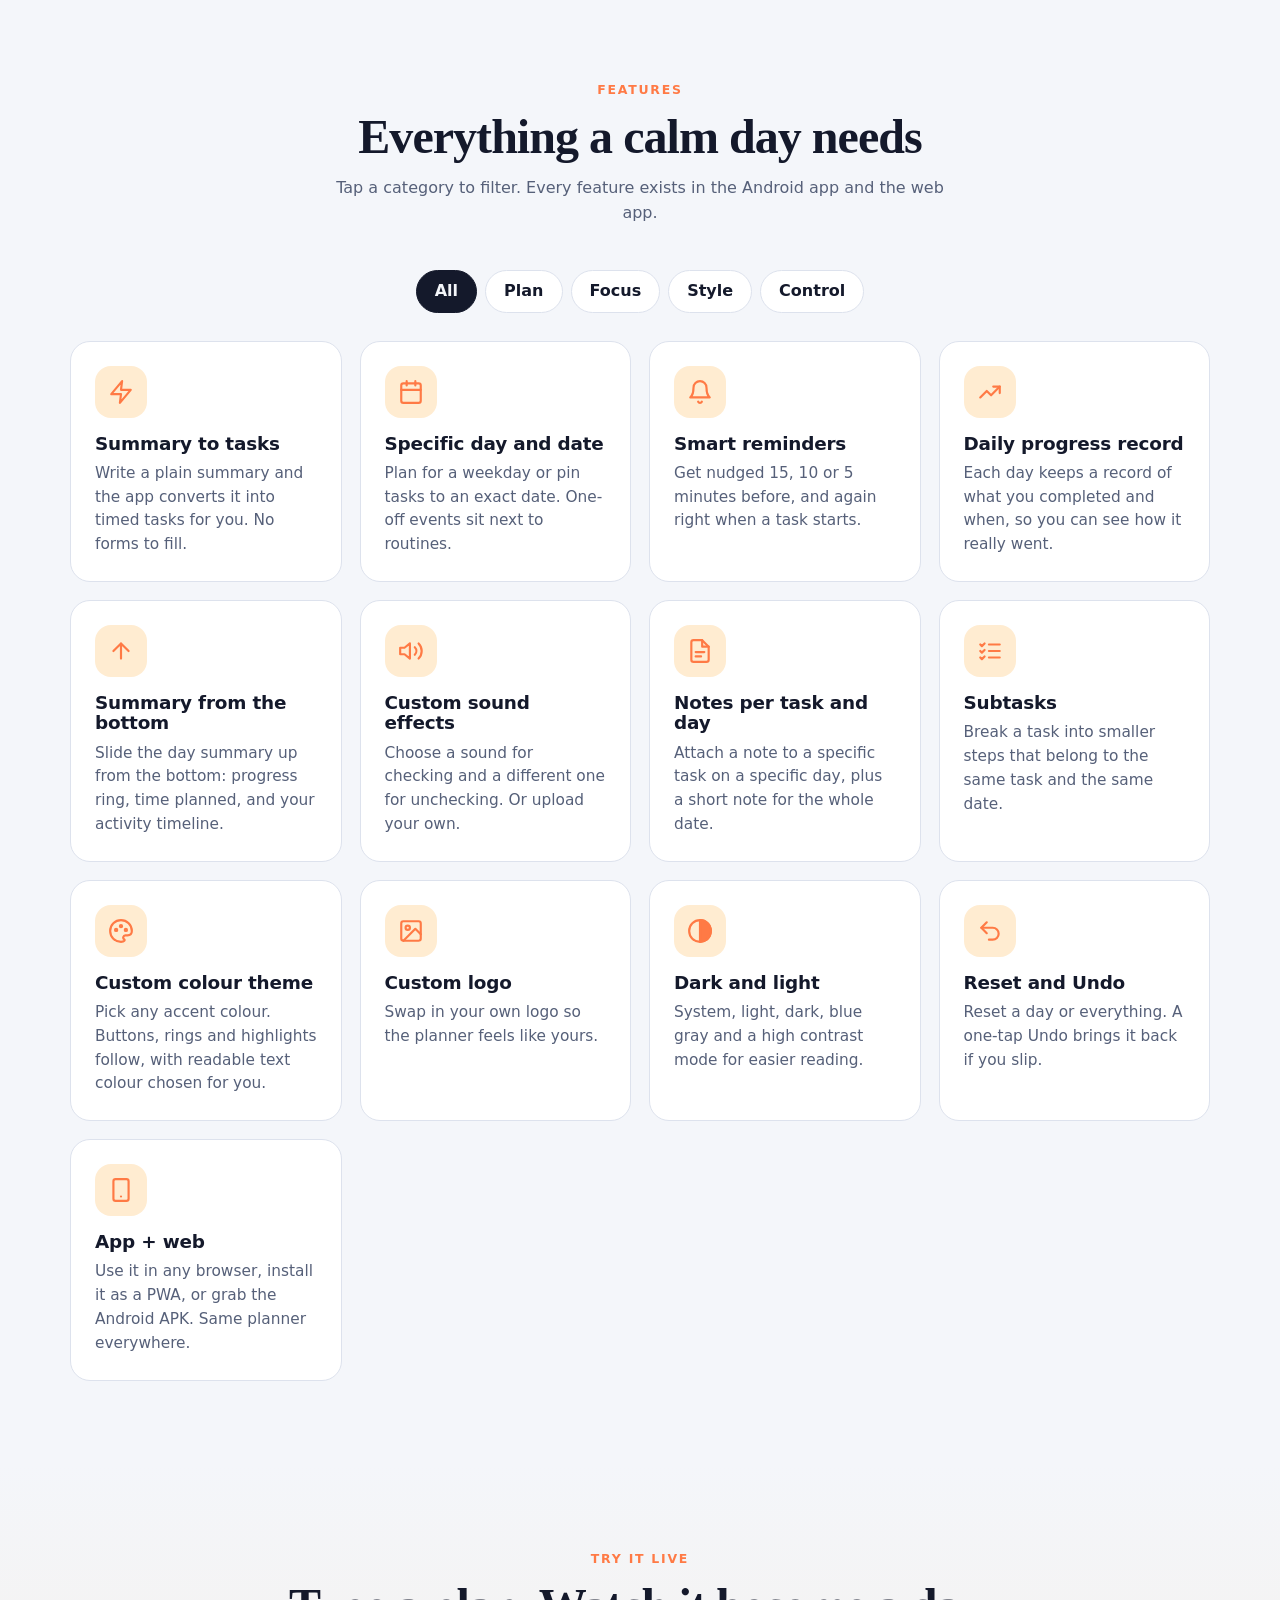
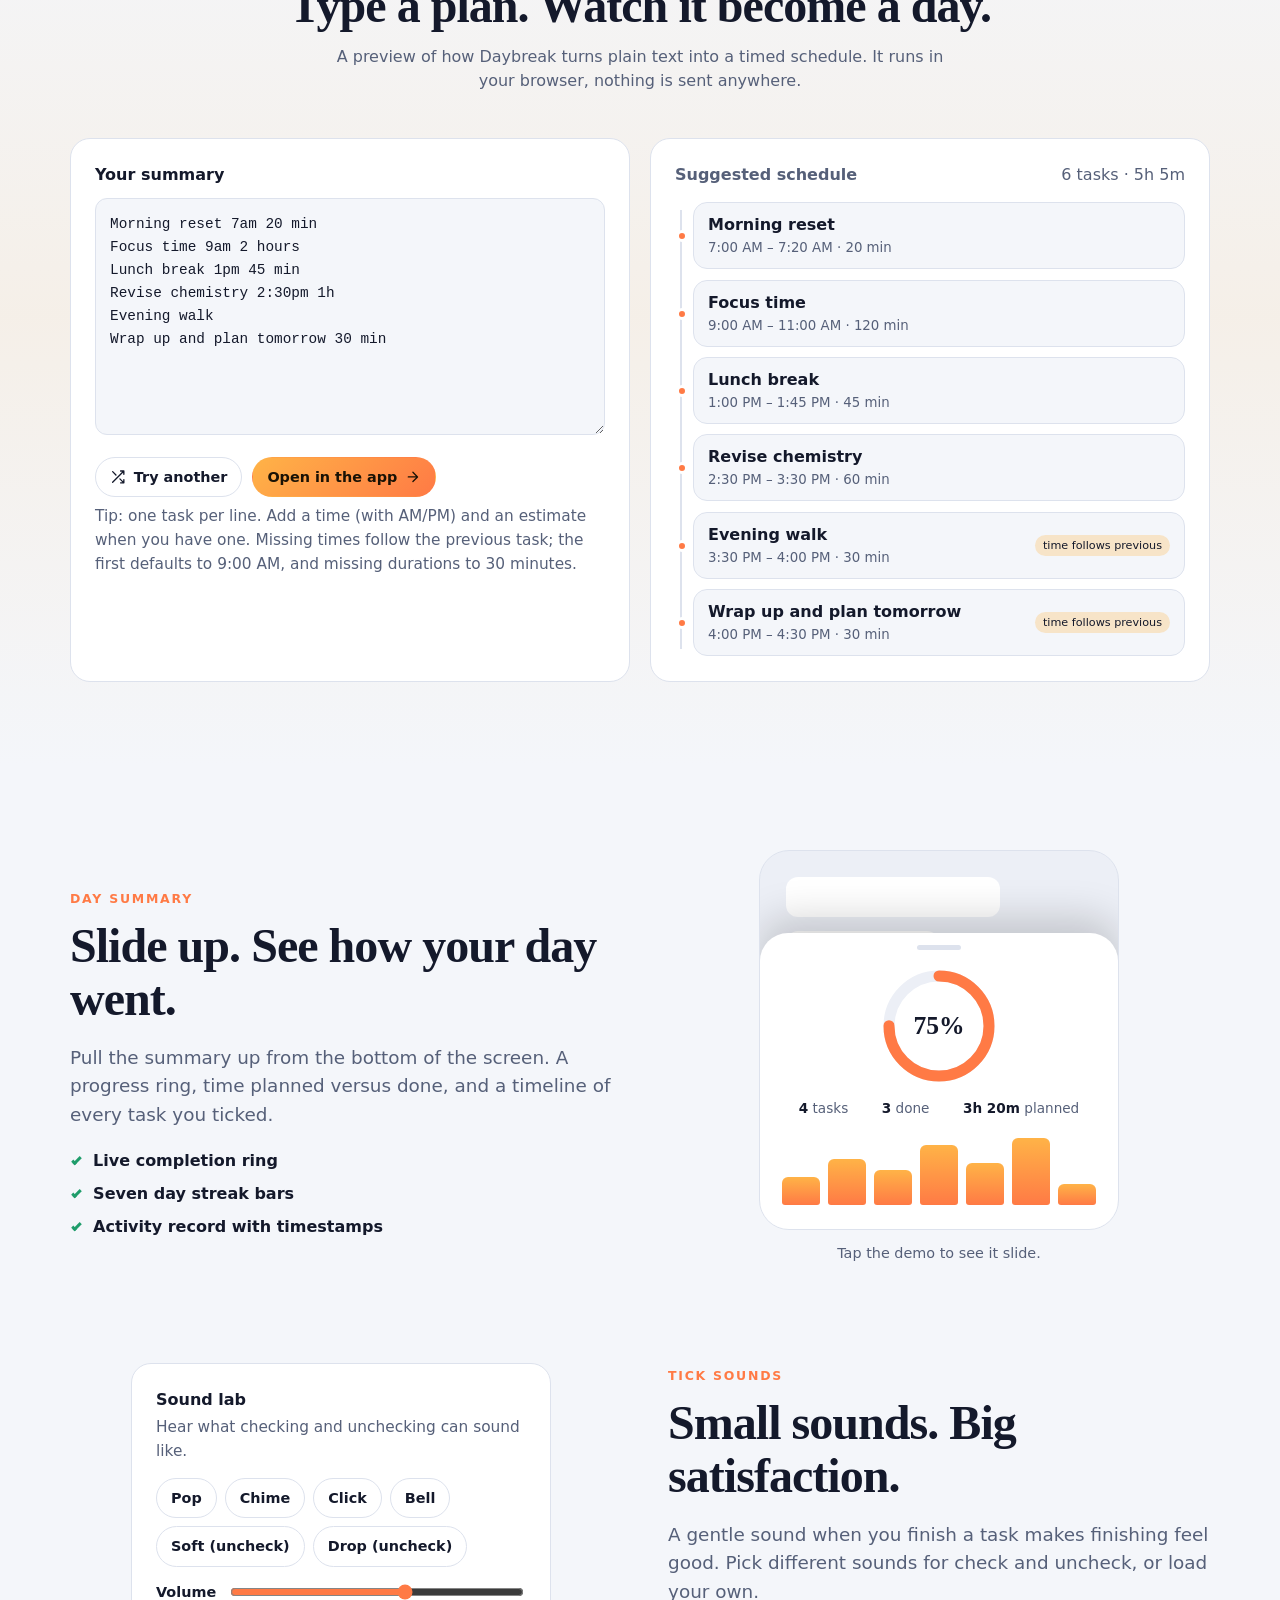
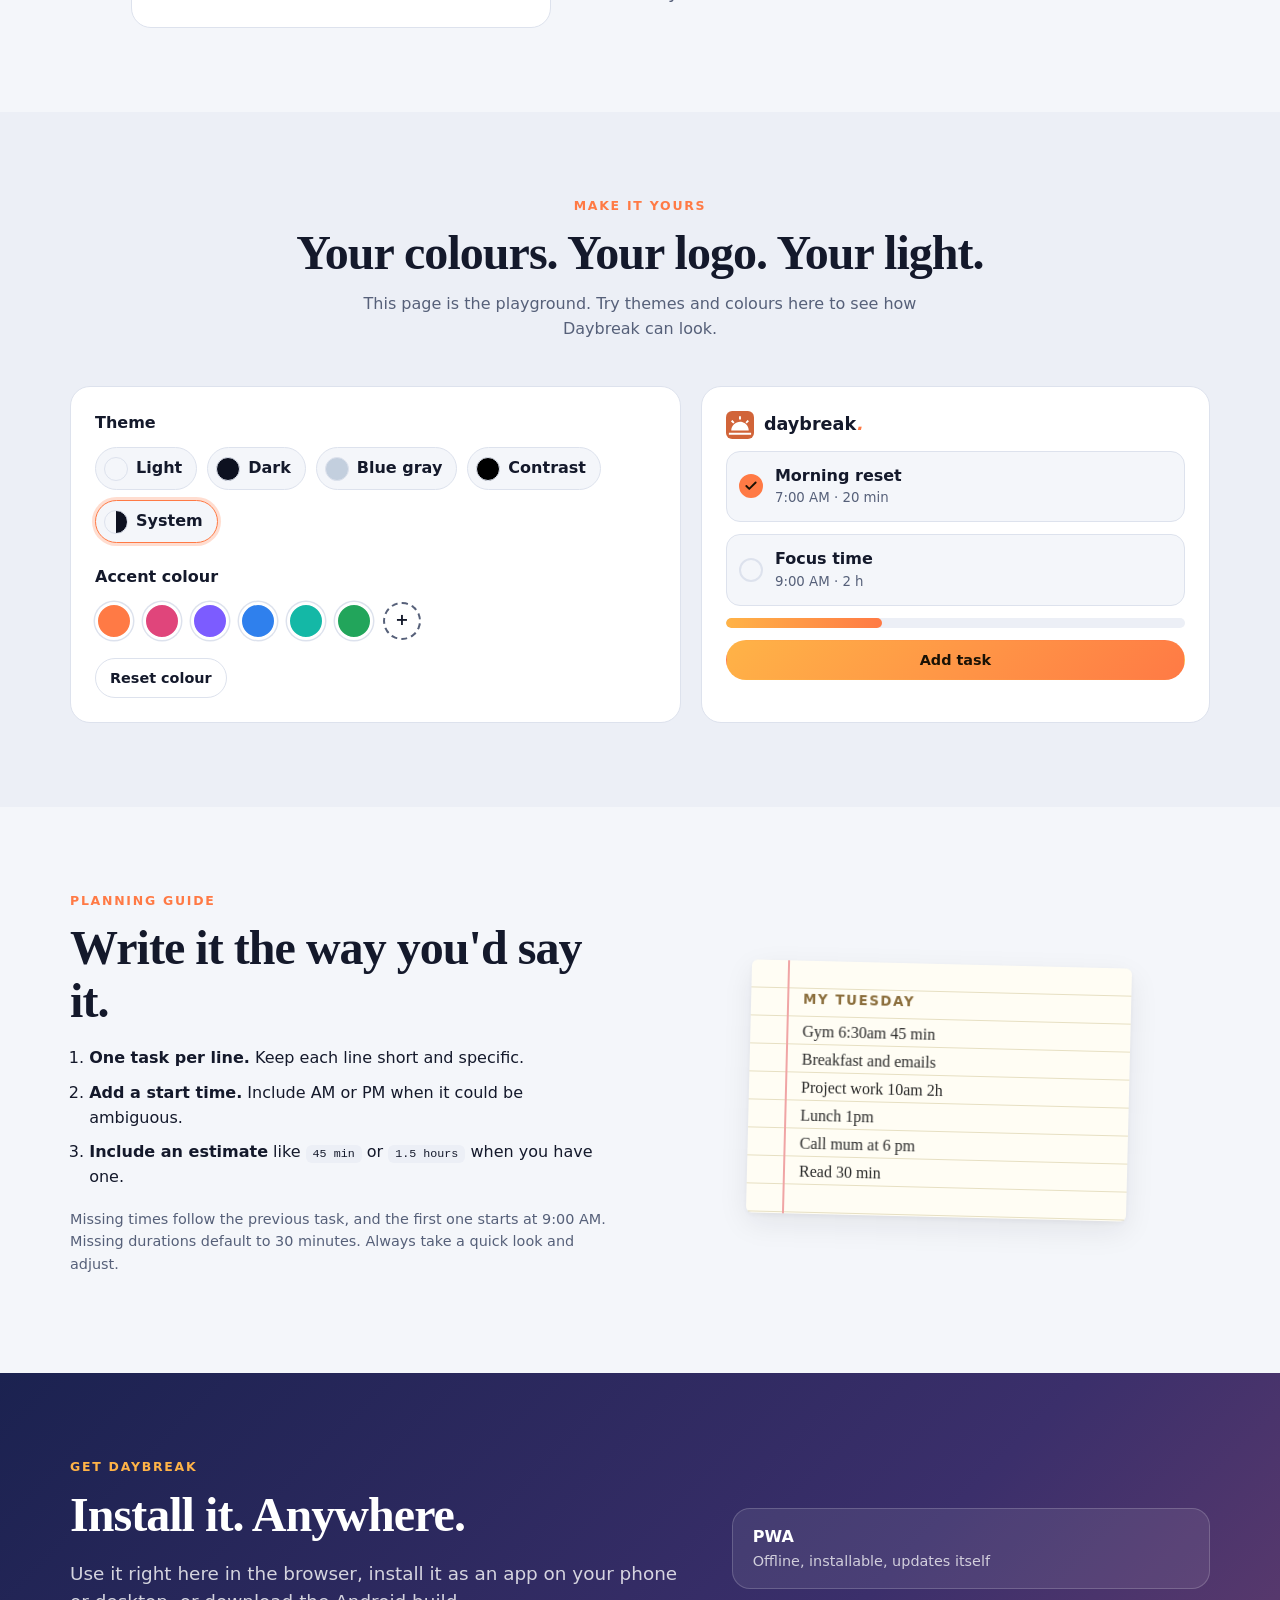
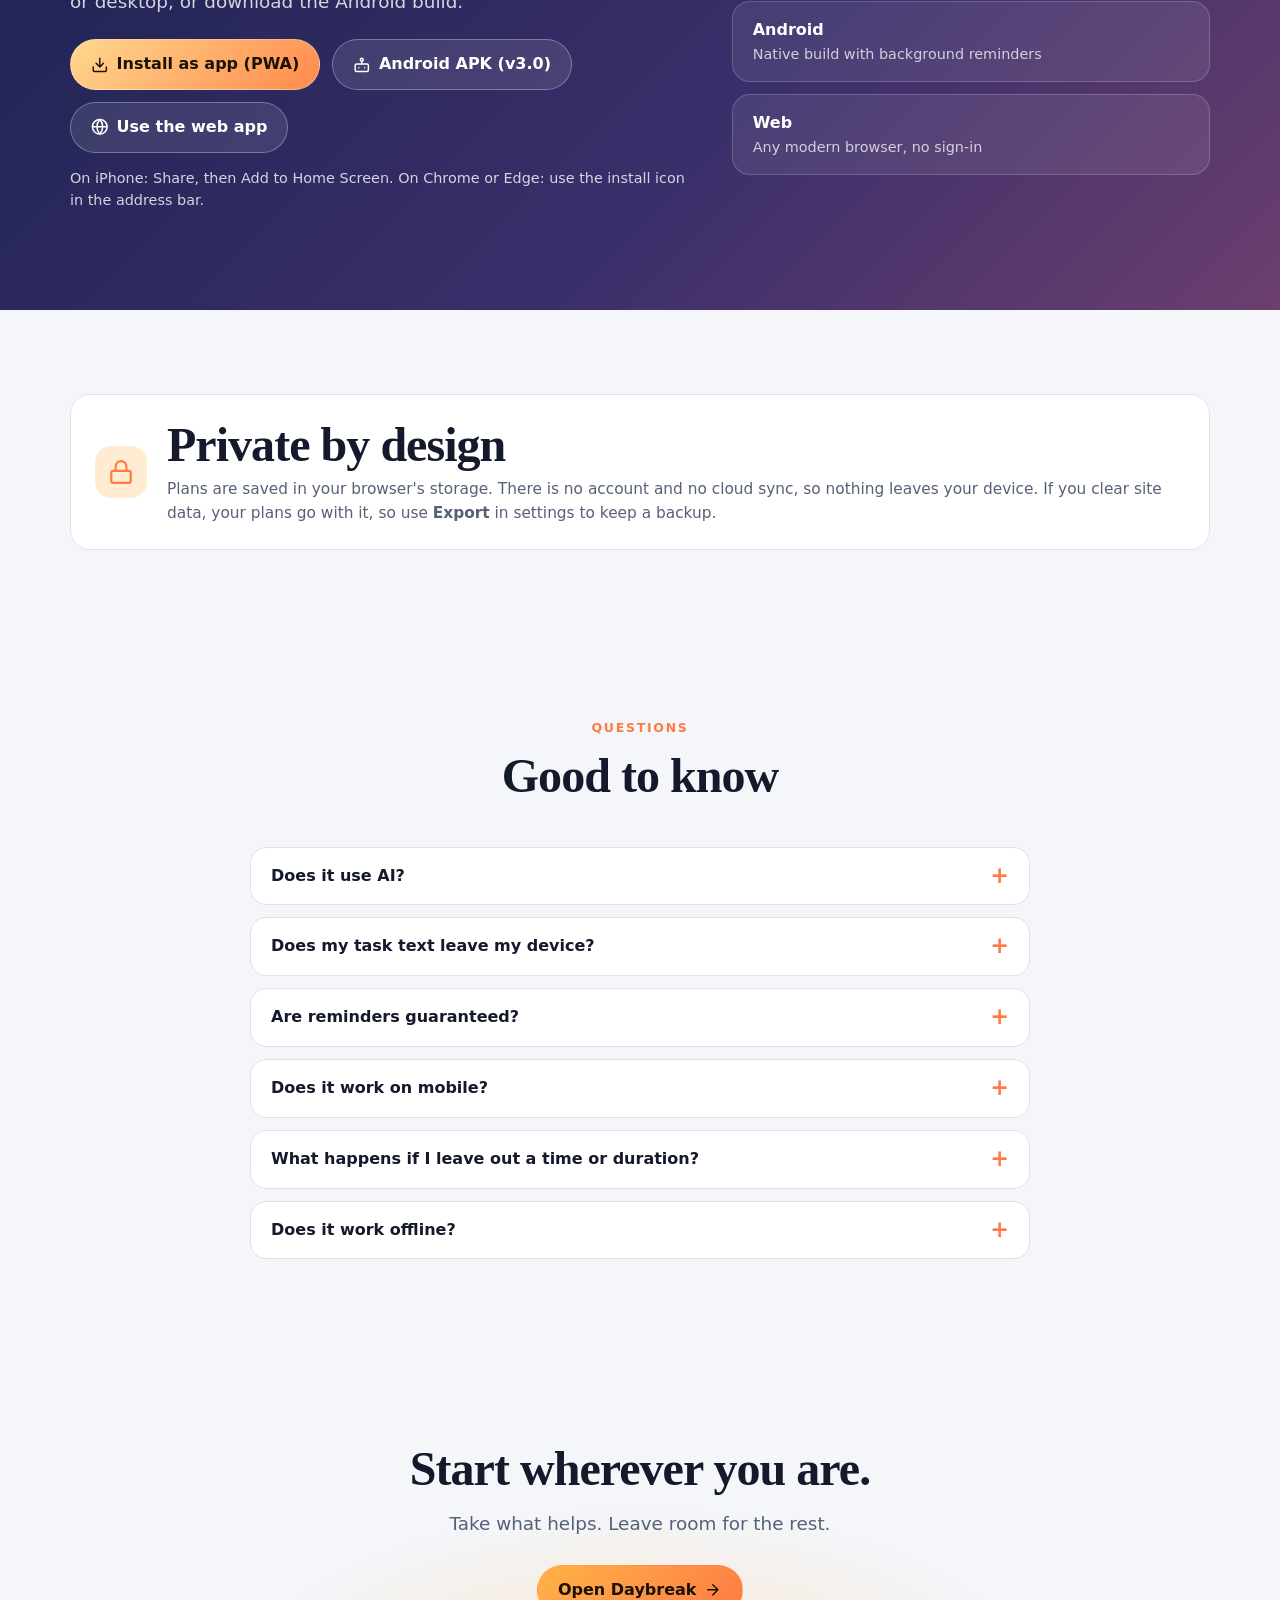
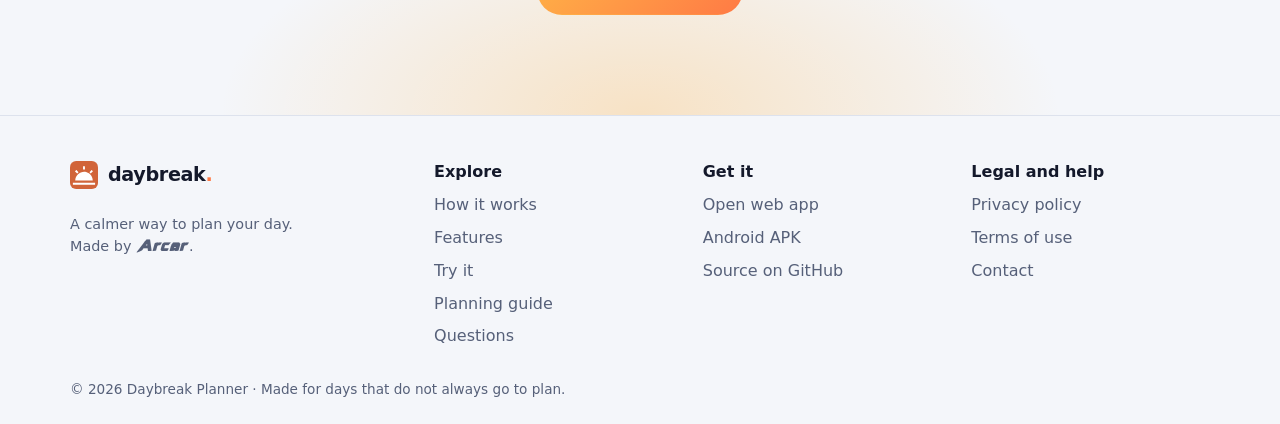
==== commit be0a680a: "Add files via upload" ====
--- a/index.html
+++ b/index.html
@@ -1,219 +1,378 @@
-<!doctype html>
-<html lang="en">
+<!DOCTYPE html>
+<html lang="en" data-theme="light">
 <head>
 <meta charset="utf-8">
-<meta name="viewport" content="width=device-width,initial-scale=1">
-  <link rel="icon" href="/icon.ico" type="image/x-icon" />
-
-<title>Daybreak Planner | Daily Task Planner for Web and Android</title>
-<meta name="description" content="Plan your day with Daybreak: choose days or dates, organize tasks, and reset or undo your plan on the web or Android.">
-<meta name="robots" content="index,follow">
-<meta name="theme-color" content="#0b111f">
+<meta name="viewport" content="width=device-width, initial-scale=1, viewport-fit=cover">
+<title>Daybreak Planner: timed daily schedule, reminders and tick sounds</title>
+<meta name="description" content="A free daily planner. Paste your tasks and get a timed schedule with reminders, notes for each day, subtasks and tick sounds. Works in the browser, installs as an app, and ships on Android.">
+<meta name="theme-color" content="#f4f6fa">
+<meta name="application-name" content="Daybreak">
+<meta name="apple-mobile-web-app-capable" content="yes">
+<meta name="mobile-web-app-capable" content="yes">
+<meta name="apple-mobile-web-app-title" content="Daybreak">
+<meta name="author" content="Arcar">
+<meta property="og:title" content="Daybreak Planner: make a plan, make room for life">
+<meta property="og:description" content="Paste your tasks. Get a calm, timed day. Reminders, notes, subtasks and tick sounds.">
 <meta property="og:type" content="website">
-<meta property="og:site_name" content="Daybreak Planner">
-<meta property="og:title" content="Daybreak Planner | Daily Task Planner">
-<meta property="og:description" content="Choose days or dates, organize tasks, and keep your daily plan clear with Daybreak for web and Android.">
-<meta name="twitter:card" content="summary">
-<meta name="twitter:title" content="Daybreak Planner | Daily Task Planner">
-<meta name="twitter:description" content="Choose days or dates, organize tasks, and keep your daily plan clear with Daybreak for web and Android.">
-<link rel="stylesheet" href="style.css">
+<link rel="manifest" href="manifest.webmanifest">
+<link rel="icon" href="icons/icon.svg" type="image/svg+xml">
+<link rel="apple-touch-icon" href="icons/apple-touch-icon.png">
+<link rel="shortcut icon" href="icons/favicon.ico">
+<link rel="stylesheet" href="css/tokens.css">
+<link rel="stylesheet" href="css/site.css">
+<script src="js/theme.js"></script>
+<noscript><style>.reveal{opacity:1!important;transform:none!important}</style></noscript>
 </head>
 <body>
-<div class="progress"></div>
-<header class="site-header" style="background-color: #fff;"><div class="wrap nav">
-<a class="brand" href="#home"><span class="logo"><img src="images/icon.png" style="rotate: -5deg;"></span>Daybreak</a>
-<button class="menu-btn" aria-label="Toggle menu" aria-expanded="false"><span></span><span></span><span></span></button>
-<nav class="links">
-<a data-page="home" href="#home">Home</a><a data-page="about" href="#about">About</a><a data-page="services" href="#services">Features</a><a data-page="portfolio" href="#portfolio">What's inside</a><a data-page="blog" href="#blog">Blog</a><a data-page="pricing" href="#pricing">Pricing</a><a class="cta" data-page="contact" href="#contact" style="border-radius: 1rem;background: #0b111f;">Contact</a>
-</nav></div></header>
-
-<main>
-<section class="page" id="home" aria-label="Home">
-<!-- 1 Hero -->
-<section class="section" style="background-color: #fff;"><div class="wrap split">
-<div class="stack g20">
-<div class="label rise" style="--d:.1s">Daily planner · Task planner</div>
-<h1 class="rise" style="--d:.25s"> Daybreak <br> Plan every day</h1>
-<p class="txt rise" style="--d:.4s">Daybreak Planner is a simple task planner and daily planner. Pick the days or dates you want, add your tasks or just explain the task our local ai will run and turn your discription into task, and start every morning with a clear plan. It works on the web and on Android.</p>
-<div class="row rise" style="--d:.55s"><a class="btn" href="https://saksham07-y.github.io/Daybreak_compose/" style="background-color: #0b111f;">Start planning</a><a class="btn ghost" href="#services">See the features</a></div>
-</div>
-<div class="img hero-img rise" style="height:380px;--d:.4s;border-radius: 1rem;background-color: #0b111f; rotate: -1deg;"><img src="images/main.png" style="scale: 0.5;"></div>
-</div></section>
-
-<!-- 2 Logo strip -->
-<section class="band-white" style="padding:40px 0; background-color: #fff;"><div class="wrap stack g20">
-<div class="label reveal">Works on web, Android and iPhone</div>
-<div class="marquee reveal" style="--d:.15s"><div class="marquee-track"><div><img src="images/image-cropped-resized.png" alt=""> Android</div><div><img src="images/image-cropped (1)-resized.png" alt="">GitHub</div><div><img src="images/image-cropped (2)-resized.png" alt="">Supabase</div><div><img src="images/image-cropped (3)-resized.png" alt="">HTML</div><div><img src="images/image-cropped (4)-resized.png" alt="">CSS</div><div><img src="images/image-cropped (5)-resized.png" alt="">Java script</div></div></div>
-</div></section>
-
-<!-- 3 Features -->
-<section class="section" style="background-color: #fff;"><div class="wrap stack g28">
-<div class="label reveal">Features</div>
-<h2 class="reveal" style="--d:.1s">Why people choose Daybreak</h2>
-<div class="grid">
-<div class="card reveal" style="--d:.1s;  border-radius: 1rem; border: 1px solid #d0d0cc;"><div class="icon"><img src="images/calender.png" alt=""></div><h3>Pick days or dates</h3><p class="txt soft">Choose day chips or use the + date chooser. Each date you pick shows as a circle, and you can add several.</p><p class="txt soft">Show on · Add tab</p></div>
-<div class="card reveal" style="--d:.25s; border-radius: 1rem; border: 1px solid #d0d0cc;"><div class="icon"><img src="images/plus.png" alt=""></div><h3>Add to plan or replace</h3><p class="txt soft">Add new tasks to the days you chose, or replace your plan to clear everything first.</p><p class="txt soft">Task summary</p></div>
-<div class="card reveal" style="--d:.4s;  border-radius: 1rem; border: 1px solid #d0d0cc;"><div class="icon"><img src="images/reset.png" alt=""></div><h3>Start over, with Undo</h3><p class="txt soft">Reset the planner to empty in one tap. Changed your mind? Undo brings your plan back.</p><p class="txt soft">Function tab</p></div>
-</div></div></section>
-
-<!-- 4 About teaser -->
-<section class="section band-white" style="background-color: #fff;"><div class="wrap split">
-<div class="img reveal" data-anim="left" style="height:320px;background-color: #0b111f;border-radius: 1rem;rotate:-1deg ; padding-right:20px"><img src="images/main.png" alt="" style="scale: 0.6;"></div>
-<div class="stack g20 reveal" data-anim="right">
-<div class="label">About Daybreak</div><h2>A planner that starts with the day</h2>
-<p class="txt">Daybreak is made for people who plan by day. Choose when a task happens first, then add the task, for one day or for several dates at once. The theme follows your device's light or dark setting, so it looks right morning and night.</p>
-<a class="textlink" href="#about">Learn more about Daybreak</a>
-</div></div></section>
-
-
-
-<!-- 6 CTA -->
-<section class="section band-soft" style="rotate:-1deg"><div class="wrap cta-band reveal">
-<div class="stack g12"><div class="label">Call to action</div><h2>Ready to plan your first day?</h2></div>
-<a class="btn" href="https://saksham07-y.github.io/Daybreak_compose/" style="background-color: #0b111f;">Start planning</a>
-</div></section>
-</section>
-<section class="page" id="about" aria-label="About">
-<section class="page-head" style="background-color: #0b111f;position: relative;rotate: -1deg;overflow-x:visible;width: 100vw;
-  margin-left: calc(50% - 50vw);" ><div class="wrap stack g16" style="background-color: #0b111f;">
-<h2 class="big reveal" style="--d:.15s">About Daybreak</h2>
-<p class="txt rise" style="--d:.3s;max-width:640px">Daybreak Planner is a task planner and daily planner for the web and Android. It keeps planning simple: choose the day, add the task, and see your plan at a glance.</p>
-</div></section>
-
-<section class="section" style="background-color: #fff;"><div class="wrap split">
-<div class="stack g20 reveal" data-anim="left">
-<div class="label">What it does</div><h2>Planning that begins with “when”</h2>
-<p class="txt">In the Add tab, the Show on row lets you pick day chips or open the + date chooser, and every chosen date appears as a circle. Write your tasks, then use Add to plan to put them on all the days and dates you chose. If you'd rather start fresh, Replace my plan clears everything first and then adds the new tasks.</p>
-</div>
-<div class="img reveal" data-anim="right" style="height:360px;border-radius: 1rem; background-color: #0b111f;rotate: -1.7deg;padding-top:11px;padding-left:5px"><img src="images/add.png" alt=""></div>
-</div></section>
-
-<section class="section band-white" style="background-color: #fff;"><div class="wrap stack g28">
-<div class="label reveal">Principles</div><h2 class="reveal" style="--d:.1s">What we stand for</h2>
-<div class="grid">
-<div class="card reveal" style="--d:.1s; border-radius: 1rem; border: 1px solid #d0d0cc;"><div class="icon round"><img src="images/calender.png" alt=""></div><h3>Pick the day first</h3><p class="txt soft">Every task belongs to a day or a date, so you always know when it happens.</p><p class="txt soft">Day chips and dates</p></div>
-<div class="card reveal" style="--d:.25s;border-radius: 1rem; border: 1px solid #d0d0cc;"><div class="icon round"><img src="images/undo.png" alt=""></div><h3>Easy to undo</h3><p class="txt soft">Start over resets the planner to empty, and Undo is right there if you change your mind.</p><p class="txt soft">Start over with Undo</p></div>
-<div class="card reveal" style="--d:.4s; border-radius: 1rem; border: 1px solid #d0d0cc;"><div class="icon round"><img src="images/app.png" alt=""></div><h3>Looks right everywhere</h3><p class="txt soft">One planner on the web and on Android, in light or dark.</p><p class="txt soft">Follows your device</p></div>
-</div></div></section>
-
-
-
-<section class="section band-white" style="background-color: #fff;"><div class="wrap stack g28">
-<div class="label reveal">Milestones</div>
-<div class="grid c4">
-<div class="tl reveal" style="--d:.1s"><div style="font-weight:700;font-size:20px">Web app</div><p class="txt">The Add tab with Show on day chips and a + date chooser, plus Task summary.</p><p class="txt">Add to plan</p></div>
-<div class="tl reveal" style="--d:.3s"><div style="font-weight:700;font-size:20px">Safer planning</div><p class="txt">Start over in the Function tab, with Undo, and a theme that follows your device.</p><p class="txt">Replace my plan</p></div>
-<div class="tl reveal" style="--d:.5s"><div style="font-weight:700;font-size:20px">Android app</div><p class="txt">The Add tab, Task summary and Start over match the web version.</p><p class="txt">Needs one build</p></div>
-<div class="tl reveal" style="--d:.7s"><div style="font-weight:700;font-size:20px">Search pages</div><p class="txt">Guides, About, Contact, Privacy and Terms, plus new task planner and daily planner pages.</p><p class="txt">In progress</p></div>
-</div></div></section>
-
-<section class="section band-soft" style="rotate:-1deg"><div class="wrap cta-band reveal">
-<div class="stack g12"><div class="label">Call to action</div><h2>Plan your next day with Daybreak</h2></div>
-<a class="btn" href="https://saksham07-y.github.io/Daybreak_compose/" style="background-color: #0b111f;">Start planning</a>
-</div></section>
-</section>
-<section class="page" id="services" aria-label="Features">
-<section class="page-head" style="background-color: #0b111f;position: relative;rotate: -1deg;overflow-x:visible;width: 100vw;
-  margin-left: calc(50% - 50vw);"><div class="wrap stack g16">
-<h2 class="big reveal" style="--d:.15s">Features</h2>
-<p class="txt rise" style="--d:.3s;max-width:640px">Everything you need to plan a day: choose when, add your tasks, and fix mistakes quickly.</p>
-</div></section>
-
-<section class="section" style="background-color: #fff;"><div class="wrap stack g28">
-<div class="label reveal">Feature grid</div>
-<div class="grid">
-<div class="card reveal" style="--d:.05s; border-radius: 1rem; border: 1px solid #d0d0cc;"><div class="icon"><img src="images/calender.png" alt=""></div><h3>Show on: days and dates</h3><p class="txt soft">Tap a day chip or use the + date chooser. Each chosen date appears as a circle.</p><p class="txt soft">Add several days and dates in one go.</p><p class="txt soft">Where: Add tab </p><a class="textlink" href="https://saksham07-y.github.io/Daybreak_compose/">Learn more</a></div>
-<div class="card reveal" style="--d:.2s; border-radius: 1rem; border: 1px solid #d0d0cc;"><div class="icon"><img src="images/summary.png" alt=""></div><h3>Task summary</h3><p class="txt soft">Explain your each task in a new line and it gets converted into Task</p><p class="txt soft">Or wants to add summary for a day in 'Day' section grab the small line from the bottom and drag up</p><p class="txt soft">Where: Add tab and Day tab at very bottom</p><a class="textlink" href="https://saksham07-y.github.io/Daybreak_compose/">Learn more</a></div>
-<div class="card reveal" style="--d:.35s; border-radius: 1rem; border: 1px solid #d0d0cc;"><div class="icon"><img src="images/undo.png" alt=""></div><h3>Start over, with Undo</h3><p class="txt soft">Reset the planner to empty from the Function tab.</p><p class="txt soft">Reset by mistake? Undo restores your plan.</p><p class="txt soft">Where: Function tab</p><a class="textlink" href="https://saksham07-y.github.io/Daybreak_compose/">Learn more</a></div>
-<div class="card reveal" style="--d:.1s; border-radius: 1rem; border: 1px solid #d0d0cc;"><div class="icon"><img src="images/dark-ligh.png" alt=""></div><h3>Light and dark theme</h3><p class="txt soft">Daybreak follows your device's light or dark setting.</p><p class="txt soft">Prefer one? Choose Light or Dark in the Function tab.</p><p class="txt soft">Automatic by default</p><a class="textlink" href="https://saksham07-y.github.io/Daybreak_compose/">Learn more</a></div>
-<div class="card reveal" style="--d:.25s; border-radius: 1rem; border: 1px solid #d0d0cc;"><div class="icon"><img src="images/colorpalet.png" alt=""></div><h3>Custom color theams</h3><p class="txt soft">Our app provides a few custom color themes inside its light and dark themes, letting users customize the button and logo colors.</p><p class="txt soft">User can also chose App logo.</p><p class="txt soft">Where: Functions tab</p><a class="textlink" href="https://saksham07-y.github.io/Daybreak_compose/">Learn more</a></div>
-<div class="card reveal" style="--d:.4s; border-radius: 1rem; border: 1px solid #d0d0cc;"><div class="icon"><img src="images/app.png" alt=""></div><h3>Android</h3><p class="txt soft">Android visitors get an APK download popup once they open Daybreak's web App from the learn more link.</p><p class="txt soft">App can be updated inside function tab at the bottom</p><p class="txt soft">Popup will be shown when update is avalabel</p><a class="textlink" href="https://saksham07-y.github.io/Daybreak_compose/">Learn more</a></div>
-</div></div></section>
-
-<section class="section band-white" style="background-color: #fff;"><div class="wrap stack g28">
-<div class="label reveal">Process</div><h2 class="reveal" style="--d:.1s">How it works</h2>
-<div class="grid c4">
-<div class="step stack g12 reveal" style="--d:.1s;"><div class="step-n">1</div><h3 style="font-size:18px">Pick days</h3><p class="txt">Choose day chips, or add dates with the + chooser.</p><p class="txt">Show on</p></div>
-<div class="step stack g12 reveal" style="--d:.35s"><div class="step-n">2</div><h3 style="font-size:18px">Add tasks</h3><p class="txt">Write the tasks you want on those days.</p><p class="txt">Add tab</p></div>
-<div class="step stack g12 reveal" style="--d:.6s"><div class="step-n">3</div><h3 style="font-size:18px">Add or replace</h3><p class="txt">Use Add to plan, or Replace my plan to start fresh.</p><p class="txt">Task summary</p></div>
-<div class="step stack g12 reveal" style="--d:.85s"><div class="step-n">4</div><h3 style="font-size:18px">Undo if needed</h3><p class="txt">Start over resets the planner, and Undo brings it back.</p><p class="txt">Function tab</p></div>
-</div></div></section>
-
-<section class="section" style="background-color: #fff;"><div class="wrap split">
-<div class="stack g20 reveal" data-anim="left">
-<div class="label">Featured feature</div><h2>Plan several days at once</h2>
-<p class="txt">Choose a few day chips and extra dates, write your tasks once, and Add to plan puts them on every day you picked. Starting fresh? Replace my plan clears everything first, then adds the new tasks.</p>
-<div class="stack g12">
-<div class="check"><i></i><span class="txt sm">Day chips and a + date chooser</span></div>
-<div class="check"><i></i><span class="txt sm">Add to plan or Replace my plan</span></div>
-<div class="check"><i></i><span class="txt sm">Start over, with Undo</span></div>
-</div></div>
-<div class="img reveal" data-anim="right" style="height:340px; border-radius: 1rem; background-color: #0b111f;"><img src="images/add-web.png" style="scale: 0.47;"></div>
-</div></section>
-
-<section class="section band-soft" style="position: relative;rotate: -1deg;overflow-x:visible;width: 100vw;
-  margin-left: calc(50% - 50vw);"><div class="wrap cta-band reveal">
-<div class="stack g12"><div class="label">Call to action</div><h2>Ready to plan your day?</h2></div>
-<a class="btn" href="https://saksham07-y.github.io/Daybreak_compose/" style="background-color: #0b111f;">Start planning</a>
-</div></section>
-</section>
-<section class="page" id="portfolio" aria-label="What's inside" >
-<section class="page-head" style="background-color: #0b111f; position: relative;rotate: -1deg;overflow-x:visible;width: 100vw;
-  margin-left: calc(50% - 50vw);"><div class="wrap stack g16">
-<h2 class="big reveal" style="--d:.15s">What's inside</h2>
-<p class="txt rise" style="--d:.3s;max-width:640px">Daybreak is a web app and an Android app, backed by guides and search-friendly pages.</p>
-</div></section>
-
-<section class="section" style="background-color: #fff;"><div class="wrap stack g28">
-
-<div class="grid" style="position:relative">
-<div class="work stack g12 reveal" data-cat="a" style="--d:.05s"><div class="img" style="height:240px; border-radius: 1rem; background-color: #0b111f;"><img src="images/main.png" style="scale: 0.35;"></div><div style="font-weight:700;font-size:17px">Web app</div><p class="txt">Add tab, Task summary and Start over in one place.</p></div>
-<div class="work stack g12 reveal" data-cat="b" style="--d:.15s"><div class="img" style="height:240px; border-radius: 1rem; background-color: #0b111f;"><img src="images/mob.png" style="scale: 0.65;"></div><div style="font-weight:700;font-size:17px">Android app</div><p class="txt">Some different features like widgets.</p></div>
-<div class="work stack g12 reveal" data-cat="c" style="--d:.25s"><div class="img" style="height:240px; border-radius: 1rem; background-color: #0b111f;"><img src="images/add-web.png" style="scale: 0.35;"></div><div style="font-weight:700;font-size:17px">Task planner page</div><p class="txt">Adding a task for each day by just describing it.</p></div>
-<div class="work stack g12 reveal" data-cat="a" style="--d:.1s"><div class="img" style="height:240px ; border-radius: 1rem; background-color: #0b111f;"><img src="images/remin.png" style="scale: 0.5;"></div><div style="font-weight:700;font-size:17px">Notification</div><p class="txt">Recive notification few munits earlier then you start</p></div>
-<div class="work stack g12 reveal" data-cat="b" style="--d:.2s"><div class="img" style="height:240px ; border-radius: 1rem; background-color: #0b111f;"><img src="images/ctt.png" style="scale: 0.49;"></div><div style="font-weight:700;font-size:17px">Colour Theams</div><p class="txt">App provides light and dark theam as well as custom one als0</p></div>
-<div class="work stack g12 reveal" data-cat="c" style="--d:.3s"><div class="img" style="height:240px ; border-radius: 1rem; background-color: #0b111f;"><img src="images/wid.png" alt=""></div><div style="font-weight:700;font-size:17px">Widgets on App</div><p class="txt">Our app provides you some widgets to show task completed , current task , etc.. on your home screen</p></div>
-</div>
-<div class="row reveal" style="justify-content:center"><a class="btn ghost" href="#portfolio">See all guides</a></div>
-</div></section>
-
-
-
-<section class="section band-soft" style="position: relative;rotate: -1deg;overflow-x:visible;width: 100vw;
-  margin-left: calc(50% - 50vw);"><div class="wrap cta-band reveal">
-<div class="stack g12" ><div class="label">Call to action</div><h2>Want to try Daybreak?</h2></div>
-<a class="btn" href="#contact" style="background-color: #0b111f;">Start planning</a>
-</div></section>
-</section>
-
-
-
-<section class="section"><div class="wrap stack g28">
-<div class="label reveal">FAQ</div><h2 class="reveal" style="--d:.1s">Common questions</h2>
-<div class="faq reveal" style="--d:.15s">
-<button class="faq-q" aria-expanded="false">What if I pick no day or date? <span>+</span></button>
-<div class="faq-a"><div class="in"><p class="txt">You'll see “Pick a day or a date first.” Choose a day chip or a date, then add your tasks.</p><p class="txt">Add tab</p></div></div>
-<button class="faq-q" aria-expanded="false">Add to plan or Replace my plan? <span>+</span></button>
-<div class="faq-a"><div class="in"><p class="txt">Add to plan adds tasks to the chosen days and dates. Replace my plan clears everything first, then adds the new tasks.</p><p class="txt">Task summary</p></div></div>
-<button class="faq-q" aria-expanded="false">Can I start over? <span>+</span></button>
-<div class="faq-a"><div class="in"><p class="txt">Yes. Start over in the Function tab resets the planner to empty, and Undo brings your plan back.</p><p class="txt">Function tab</p></div></div>
-<button class="faq-q" aria-expanded="false">Does it have a dark mode? <span>+</span></button>
-<div class="faq-a"><div class="in"><p class="txt">Yes. It follows your device's light or dark setting until you pick Light or Dark in the Function tab.</p><p class="txt">Function tab</p></div></div>
-</div></div></section>
-
-<section class="section band-soft"><div class="wrap cta-band reveal">
-<div class="stack g12"><div class="label">Helpful links</div><h2>Looking for quick answers?</h2></div>
-<a class="btn ghost" href="https://saksham07-y.github.io/Daybreak_compose/" style="background-color: #0b111f; color: #fff">Open Daybreak</a>
-</div></section>
+<svg xmlns="http://www.w3.org/2000/svg" style="position:absolute;width:0;height:0;overflow:hidden" aria-hidden="true"><defs><symbol id="i-calendar" viewBox="0 0 24 24"><rect x="3" y="4" width="18" height="18" rx="2"/><path d="M16 2v4M8 2v4M3 10h18"/></symbol><symbol id="i-pencil" viewBox="0 0 24 24"><path d="M12 20h9"/><path d="M16.5 3.5a2.1 2.1 0 0 1 3 3L7 19l-4 1 1-4z"/></symbol><symbol id="i-sliders" viewBox="0 0 24 24"><path d="M4 21v-7M4 10V3M12 21v-9M12 8V3M20 21v-5M20 12V3M1 14h6M9 8h6M17 16h6"/></symbol><symbol id="i-zap" viewBox="0 0 24 24"><path d="M13 2 3 14h9l-1 8 10-12h-9z"/></symbol><symbol id="i-bell" viewBox="0 0 24 24"><path d="M6 8a6 6 0 0 1 12 0c0 7 3 9 3 9H3s3-2 3-9"/><path d="M10.3 21a1.9 1.9 0 0 0 3.4 0"/></symbol><symbol id="i-trend" viewBox="0 0 24 24"><path d="M3 17l6-6 4 4 8-8"/><path d="M15 7h6v6"/></symbol><symbol id="i-up" viewBox="0 0 24 24"><path d="M12 19V5M5 12l7-7 7 7"/></symbol><symbol id="i-chevup" viewBox="0 0 24 24"><path d="M18 15l-6-6-6 6"/></symbol><symbol id="i-volume" viewBox="0 0 24 24"><path d="M11 5 6 9H2v6h4l5 4z"/><path d="M15.5 8.5a5 5 0 0 1 0 7M19 5a10 10 0 0 1 0 14"/></symbol><symbol id="i-note" viewBox="0 0 24 24"><path d="M14 2H6a2 2 0 0 0-2 2v16a2 2 0 0 0 2 2h12a2 2 0 0 0 2-2V8z"/><path d="M14 2v6h6M8 13h8M8 17h5"/></symbol><symbol id="i-listcheck" viewBox="0 0 24 24"><path d="M11 6h10M11 12h10M11 18h10M3 6l1.5 1.5L7 5M3 12l1.5 1.5L7 11M3 18l1.5 1.5L7 17"/></symbol><symbol id="i-palette" viewBox="0 0 24 24"><path d="M12 22a10 10 0 1 1 10-10c0 3-2 4-4 4h-2a2 2 0 0 0-1 3.7c.6.5.4 2.3-3 2.3z"/><circle cx="7.5" cy="11" r="1" fill="currentColor"/><circle cx="12" cy="7.5" r="1" fill="currentColor"/><circle cx="16.5" cy="11" r="1" fill="currentColor"/></symbol><symbol id="i-image" viewBox="0 0 24 24"><rect x="3" y="3" width="18" height="18" rx="2"/><circle cx="9" cy="9" r="2"/><path d="M21 15l-5-5L5 21"/></symbol><symbol id="i-contrast" viewBox="0 0 24 24"><circle cx="12" cy="12" r="10"/><path d="M12 2a10 10 0 0 1 0 20z" fill="currentColor"/></symbol><symbol id="i-undo" viewBox="0 0 24 24"><path d="M9 14 4 9l5-5"/><path d="M4 9h10.5a5.5 5.5 0 0 1 0 11H11"/></symbol><symbol id="i-phone" viewBox="0 0 24 24"><rect x="5" y="2" width="14" height="20" rx="2"/><path d="M12 18h.01"/></symbol><symbol id="i-shuffle" viewBox="0 0 24 24"><path d="M16 3h5v5M4 20 21 3M21 16v5h-5M15 15l6 6M4 4l5 5"/></symbol><symbol id="i-download" viewBox="0 0 24 24"><path d="M21 15v4a2 2 0 0 1-2 2H5a2 2 0 0 1-2-2v-4M7 10l5 5 5-5M12 15V3"/></symbol><symbol id="i-upload" viewBox="0 0 24 24"><path d="M21 15v4a2 2 0 0 1-2 2H5a2 2 0 0 1-2-2v-4M17 8l-5-5-5 5M12 3v12"/></symbol><symbol id="i-android" viewBox="0 0 24 24"><rect x="3" y="11" width="18" height="10" rx="2"/><circle cx="12" cy="5" r="2"/><path d="M12 7v4M8 16h.01M16 16h.01"/></symbol><symbol id="i-globe" viewBox="0 0 24 24"><circle cx="12" cy="12" r="10"/><path d="M2 12h20M12 2a15.3 15.3 0 0 1 4 10 15.3 15.3 0 0 1-4 10 15.3 15.3 0 0 1-4-10 15.3 15.3 0 0 1 4-10z"/></symbol><symbol id="i-lock" viewBox="0 0 24 24"><rect x="3" y="11" width="18" height="11" rx="2"/><path d="M7 11V7a5 5 0 0 1 10 0v4"/></symbol><symbol id="i-check" viewBox="0 0 24 24"><path d="M20 6 9 17l-5-5"/></symbol><symbol id="i-arrow" viewBox="0 0 24 24"><path d="M5 12h14M12 5l7 7-7 7"/></symbol><symbol id="i-down" viewBox="0 0 24 24"><path d="M12 5v14M19 12l-7 7-7-7"/></symbol><symbol id="i-home" viewBox="0 0 24 24"><path d="M3 9l9-7 9 7v11a2 2 0 0 1-2 2H5a2 2 0 0 1-2-2z"/><path d="M9 22V12h6v10"/></symbol><symbol id="i-gear" viewBox="0 0 24 24"><circle cx="12" cy="12" r="3"/><path d="M19.4 15a1.7 1.7 0 0 0 .3 1.8l.1.1a2 2 0 1 1-2.8 2.8l-.1-.1a1.7 1.7 0 0 0-1.8-.3 1.7 1.7 0 0 0-1 1.5V21a2 2 0 1 1-4 0v-.1a1.7 1.7 0 0 0-1.1-1.5 1.7 1.7 0 0 0-1.8.3l-.1.1a2 2 0 1 1-2.8-2.8l.1-.1a1.7 1.7 0 0 0 .3-1.8 1.7 1.7 0 0 0-1.5-1H3a2 2 0 1 1 0-4h.1a1.7 1.7 0 0 0 1.5-1.1 1.7 1.7 0 0 0-.3-1.8l-.1-.1a2 2 0 1 1 2.8-2.8l.1.1a1.7 1.7 0 0 0 1.8.3H9a1.7 1.7 0 0 0 1-1.5V3a2 2 0 1 1 4 0v.1a1.7 1.7 0 0 0 1 1.5 1.7 1.7 0 0 0 1.8-.3l.1-.1a2 2 0 1 1 2.8 2.8l-.1.1a1.7 1.7 0 0 0-.3 1.8V9a1.7 1.7 0 0 0 1.5 1H21a2 2 0 1 1 0 4h-.1a1.7 1.7 0 0 0-1.5 1z"/></symbol><symbol id="i-x" viewBox="0 0 24 24"><path d="M18 6 6 18M6 6l12 12"/></symbol><symbol id="i-play" viewBox="0 0 24 24"><path d="M6 4l14 8-14 8z" fill="currentColor"/></symbol><symbol id="i-sun" viewBox="0 0 24 24"><circle cx="12" cy="12" r="4"/><path d="M12 2v2M12 20v2M4.9 4.9l1.4 1.4M17.7 17.7l1.4 1.4M2 12h2M20 12h2M6.3 17.7l-1.4 1.4M19.1 4.9l-1.4 1.4"/></symbol><symbol id="i-left" viewBox="0 0 24 24"><path d="M15 18l-6-6 6-6"/></symbol><symbol id="i-right" viewBox="0 0 24 24"><path d="M9 18l6-6-6-6"/></symbol><symbol id="i-logo" viewBox="0 0 512 512"><rect width="512" height="512" rx="112" style="fill:var(--logo-bg)"/><path d="M19.5 423.0 19.5 460.0 21.0 461.5 473.5 462.0 491.0 461.5 492.0 460.0 492.0 422.5 490.5 421.0 21.0 421.0zM70.0 365.5 71.5 374.0 440.0 374.0 441.5 372.5 437.5 333.5 427.5 302.5 412.0 273.0 390.5 246.0 361.5 221.0 336.0 206.0 301.5 193.5 279.5 189.5 259.5 188.0 225.5 190.5 188.5 200.5 157.0 216.5 129.0 238.0 102.0 269.5 86.0 298.0 74.5 332.0zM419.5 149.5 417.0 150.0 372.0 195.5 373.5 199.0 399.0 224.0 404.5 221.0 446.5 178.0zM92.5 149.5 66.0 175.5 65.5 179.0 110.5 224.0 112.5 224.0 139.5 197.5 139.5 195.0 95.5 150.5zM237.0 70.0 235.5 71.5 235.5 137.0 275.0 138.0 276.5 136.0 275.5 70.5z" style="fill:var(--logo-sun)" transform="translate(256 256) scale(.86) translate(-256 -256)"/></symbol></defs></svg>
+<a class="skip" href="#main">Skip to content</a>
+
+<header class="nav" id="nav">
+  <div class="wrap nav-in">
+    <a class="logo" href="#top" aria-label="Daybreak home">
+      <svg class="logo-svg" width="30" height="30" viewBox="0 0 512 512" aria-hidden="true"><use href="#i-logo"/></svg>
+      <span>daybreak<i>.</i></span>
+    </a>
+    <nav class="links" aria-label="Primary">
+      <a href="#how">How it works</a>
+      <a href="#features">Features</a>
+      <a href="#try">Try it</a>
+      <a href="#themes">Themes</a>
+      <a href="#faq">FAQ</a>
+    </nav>
+    <div class="nav-tools">
+      <label class="sr-only" for="themeSel">Theme</label>
+      <select id="themeSel" data-theme-select>
+        <option value="system">System</option>
+        <option value="light">Light</option>
+        <option value="dark">Dark</option>
+        <option value="bluegray">Blue gray</option>
+        <option value="contrast">High contrast</option>
+      </select>
+      <a class="btn primary small" href="https://saksham07-y.github.io/Daybreak_compose/" target="_blank" rel="noopener">Open web app</a>
+    </div>
+  </div>
+</header>
+
+<main id="main">
+<!-- HERO -->
+<section class="hero" id="top">
+  <div class="sky" aria-hidden="true">
+    <div class="sun"><span></span></div>
+    <div class="cloud c1"></div><div class="cloud c2"></div><div class="cloud c3"></div>
+    <span class="star s1"></span><span class="star s2"></span><span class="star s3"></span><span class="star s4"></span><span class="star s5"></span>
+  </div>
+  <div class="wrap hero-grid">
+    <div class="hero-copy">
+      <p class="eyebrow reveal"><svg class="i" aria-hidden="true"><use href="#i-sun"/></svg> A little more clarity, every day</p>
+      <h1 class="reveal d1">Make a plan.<br><em>Make room for life.</em></h1>
+      <p class="lead reveal d2">Paste a messy list of what you need to do. Daybreak turns it into a timed, editable day with reminders, notes, subtasks and satisfying tick sounds. Free, private and works offline.</p>
+      <div class="cta reveal d3">
+        <a class="btn primary" href="https://saksham07-y.github.io/Daybreak_compose/" target="_blank" rel="noopener">Open the web app <svg class="i" aria-hidden="true"><use href="#i-arrow"/></svg></a>
+        <a class="btn" href="#how">See how it works</a>
+      </div>
+      <ul class="trust reveal d4">
+        <li><svg class="i" aria-hidden="true"><use href="#i-check"/></svg> No account</li><li><svg class="i" aria-hidden="true"><use href="#i-check"/></svg> No AI, no upload</li><li><svg class="i" aria-hidden="true"><use href="#i-check"/></svg> Saved on your device</li><li><svg class="i" aria-hidden="true"><use href="#i-check"/></svg> Web + Android</li>
+      </ul>
+    </div>
+
+    <div class="phone-wrap reveal d2">
+      <div class="phone" role="img" aria-label="Animated demo: typed text turning into a timed schedule">
+        <div class="notch"></div>
+        <div class="screen">
+          <div class="scr-top"><b>Today</b><span id="demoDate">Monday</span></div>
+          <div class="typing"><span id="typed"></span><i class="caret"></i></div>
+          <div class="arrow-down"><svg class="i" aria-hidden="true"><use href="#i-down"/></svg> <small>auto-converted</small></div>
+          <ul class="demo-tasks" id="demoTasks"></ul>
+          <div class="scr-bar"><span><svg class="i" aria-hidden="true"><use href="#i-chevup"/></svg> Day summary</span><em id="demoPct">0%</em></div>
+        </div>
+      </div>
+      <div class="chip chip-a"><svg class="i" aria-hidden="true"><use href="#i-bell"/></svg> Walk starts in 5 min</div>
+      <div class="chip chip-b"><svg class="i" aria-hidden="true"><use href="#i-check"/></svg> tick!</div>
+    </div>
+  </div>
+  <div class="wrap">
+    <div class="marquee" aria-hidden="true">
+      <div class="track">
+        <span>Study plans</span><span>Timetables</span><span>Daily routines</span><span>Time blocking</span><span>Exam prep</span><span>Work sprints</span><span>Habit days</span><span>Weekend resets</span>
+        <span>Study plans</span><span>Timetables</span><span>Daily routines</span><span>Time blocking</span><span>Exam prep</span><span>Work sprints</span><span>Habit days</span><span>Weekend resets</span>
+      </div>
+    </div>
+  </div>
+</section>
+
+<!-- STATS -->
+<section class="stats wrap">
+  <div class="stat reveal"><b>Advance</b><span>features in v3</span></div>
+  <div class="stat reveal d1"><b>Custom</b><span>reminder lead times</span></div>
+  <div class="stat reveal d2"><b >Multipal</b><span>themes to choose from</span></div>
+  <div class="stat reveal d3"><b >No</b><span>accounts required</span></div>
+</section>
+
+<!-- HOW -->
+<section class="sec wrap" id="how">
+  <div class="sec-head reveal">
+    <p class="eyebrow">How it works</p>
+    <h2>From scribble to schedule in three moves</h2>
+  </div>
+  <ol class="steps">
+    <li class="step reveal"><span class="num">01</span><div class="ico"><svg class="i" aria-hidden="true"><use href="#i-calendar"/></svg></div><h3>Choose when</h3><p>Pick the weekday, or add a specific date. Plan today, next Friday or the exam week ahead.</p></li>
+    <li class="step reveal d1"><span class="num">02</span><div class="ico"><svg class="i" aria-hidden="true"><use href="#i-pencil"/></svg></div><h3>Write it simply</h3><p>One task per line, optionally with a time or an estimate. Daybreak turns your summary into tasks automatically.</p></li>
+    <li class="step reveal d2"><span class="num">03</span><div class="ico"><svg class="i" aria-hidden="true"><use href="#i-sliders"/></svg></div><h3>Review and adjust</h3><p>Check the suggested order, edit anything, and use Undo if a plan was replaced by mistake.</p></li>
+  </ol>
+</section>
+
+<!-- FEATURES -->
+<section class="sec wrap" id="features">
+  <div class="sec-head reveal">
+    <p class="eyebrow">Features</p>
+    <h2>Everything a calm day needs</h2>
+    <p class="sub">Tap a category to filter. Every feature exists in the Android app and the web app.</p>
+  </div>
+  <div class="filters reveal" role="tablist" aria-label="Feature categories">
+    <button class="pill active" data-f="all" role="tab" aria-selected="true">All</button>
+    <button class="pill" data-f="plan" role="tab" aria-selected="false">Plan</button>
+    <button class="pill" data-f="focus" role="tab" aria-selected="false">Focus</button>
+    <button class="pill" data-f="style" role="tab" aria-selected="false">Style</button>
+    <button class="pill" data-f="control" role="tab" aria-selected="false">Control</button>
+  </div>
+  <div class="grid" id="featGrid">
+    <article class="card reveal" data-cat="plan"><div class="ico"><svg class="i" aria-hidden="true"><use href="#i-zap"/></svg></div><h3>Summary to tasks</h3><p>Write a plain summary and the app converts it into timed tasks for you. No forms to fill.</p></article>
+    <article class="card reveal d1" data-cat="plan"><div class="ico"><svg class="i" aria-hidden="true"><use href="#i-calendar"/></svg></div><h3>Specific day and date</h3><p>Plan for a weekday or pin tasks to an exact date. One-off events sit next to routines.</p></article>
+    <article class="card reveal d2" data-cat="focus"><div class="ico"><svg class="i" aria-hidden="true"><use href="#i-bell"/></svg></div><h3>Smart reminders</h3><p>Get nudged 15, 10 or 5 minutes before, and again right when a task starts.</p></article>
+    <article class="card reveal d3" data-cat="focus"><div class="ico"><svg class="i" aria-hidden="true"><use href="#i-trend"/></svg></div><h3>Daily progress record</h3><p>Each day keeps a record of what you completed and when, so you can see how it really went.</p></article>
+    <article class="card reveal" data-cat="focus"><div class="ico"><svg class="i" aria-hidden="true"><use href="#i-up"/></svg></div><h3>Summary from the bottom</h3><p>Slide the day summary up from the bottom: progress ring, time planned, and your activity timeline.</p></article>
+    <article class="card reveal d1" data-cat="style"><div class="ico"><svg class="i" aria-hidden="true"><use href="#i-volume"/></svg></div><h3>Custom sound effects</h3><p>Choose a sound for checking and a different one for unchecking. Or upload your own.</p></article>
+    <article class="card reveal d2" data-cat="plan"><div class="ico"><svg class="i" aria-hidden="true"><use href="#i-note"/></svg></div><h3>Notes per task and day</h3><p>Attach a note to a specific task on a specific day, plus a short note for the whole date.</p></article>
+    <article class="card reveal d3" data-cat="plan"><div class="ico"><svg class="i" aria-hidden="true"><use href="#i-listcheck"/></svg></div><h3>Subtasks</h3><p>Break a task into smaller steps that belong to the same task and the same date.</p></article>
+    <article class="card reveal" data-cat="style"><div class="ico"><svg class="i" aria-hidden="true"><use href="#i-palette"/></svg></div><h3>Custom colour theme</h3><p>Pick any accent colour. Buttons, rings and highlights follow, with readable text colour chosen for you.</p></article>
+    <article class="card reveal d1" data-cat="style"><div class="ico"><svg class="i" aria-hidden="true"><use href="#i-image"/></svg></div><h3>Custom logo</h3><p>Swap in your own logo so the planner feels like yours.</p></article>
+    <article class="card reveal d2" data-cat="style"><div class="ico"><svg class="i" aria-hidden="true"><use href="#i-contrast"/></svg></div><h3>Dark and light</h3><p>System, light, dark, blue gray and a high contrast mode for easier reading.</p></article>
+    <article class="card reveal d3" data-cat="control"><div class="ico"><svg class="i" aria-hidden="true"><use href="#i-undo"/></svg></div><h3>Reset and Undo</h3><p>Reset a day or everything. A one-tap Undo brings it back if you slip.</p></article>
+    <article class="card reveal" data-cat="control"><div class="ico"><svg class="i" aria-hidden="true"><use href="#i-phone"/></svg></div><h3>App + web</h3><p>Use it in any browser, install it as a PWA, or grab the Android APK. Same planner everywhere.</p></article>
+  </div>
+</section>
+
+<!-- TRY IT -->
+<section class="sec try" id="try">
+  <div class="wrap">
+    <div class="sec-head reveal">
+      <p class="eyebrow">Try it live</p>
+      <h2>Type a plan. Watch it become a day.</h2>
+      <p class="sub">A preview of how Daybreak turns plain text into a timed schedule. It runs in your browser, nothing is sent anywhere.</p>
+    </div>
+    <div class="try-grid reveal">
+      <div class="try-in card">
+        <label for="tryText"><b>Your summary</b></label>
+        <textarea id="tryText" rows="9" spellcheck="false">Morning reset 7am 20 min
+Focus time 9am 2 hours
+Lunch break 1pm 45 min
+Revise chemistry 2:30pm 1h
+Evening walk
+Wrap up and plan tomorrow 30 min</textarea>
+        <div class="try-actions">
+          <button class="btn small" id="tryRandom" type="button"><svg class="i" aria-hidden="true"><use href="#i-shuffle"/></svg> Try another</button>
+          <a class="btn primary small" id="tryOpen" href="https://saksham07-y.github.io/Daybreak_compose/" target="_blank" rel="noopener">Open in the app <svg class="i" aria-hidden="true"><use href="#i-arrow"/></svg></a>
+        </div>
+        <p class="hint">Tip: one task per line. Add a time (with AM/PM) and an estimate when you have one. Missing times follow the previous task; the first defaults to 9:00 AM, and missing durations to 30 minutes.</p>
+      </div>
+      <div class="try-out card" aria-live="polite">
+        <div class="try-head"><b>Suggested schedule</b><span id="tryTotal"></span></div>
+        <ul id="tryList" class="timeline"></ul>
+      </div>
+    </div>
+  </div>
+</section>
+
+<!-- SHOWCASE: summary sheet + sounds -->
+<section class="sec wrap" id="showcase">
+  <div class="split">
+    <div class="reveal">
+      <p class="eyebrow">Day summary</p>
+      <h2>Slide up. See how your day went.</h2>
+      <p class="lead">Pull the summary up from the bottom of the screen. A progress ring, time planned versus done, and a timeline of every task you ticked.</p>
+      <ul class="ticks">
+        <li>Live completion ring</li>
+        <li>Seven day streak bars</li>
+        <li>Activity record with timestamps</li>
+      </ul>
+    </div>
+    <div class="reveal d1">
+      <div class="sheet-demo" id="sheetDemo">
+        <div class="sd-bg">
+          <div class="sd-line w70"></div><div class="sd-line w50"></div><div class="sd-line w60"></div>
+        </div>
+        <div class="sd-sheet">
+          <div class="grab"></div>
+          <div class="ring" style="--p:0"><svg viewBox="0 0 120 120"><circle cx="60" cy="60" r="50" class="rb"/><circle cx="60" cy="60" r="50" class="rf" id="ringF"/></svg><b id="ringT">0%</b></div>
+          <div class="sd-meta"><span><b>4</b> tasks</span><span><b id="sdDone">0</b> done</span><span><b>3h 20m</b> planned</span></div>
+          <div class="bars" id="bars"><i style="--h:40%"></i><i style="--h:65%"></i><i style="--h:50%"></i><i style="--h:85%"></i><i style="--h:60%"></i><i style="--h:95%"></i><i style="--h:30%"></i></div>
+        </div>
+      </div>
+      <p class="hint center">Tap the demo to see it slide.</p>
+    </div>
+  </div>
+
+  <div class="split flip" style="margin-top:84px">
+    <div class="reveal d1">
+      <div class="sound-lab card">
+        <b>Sound lab</b>
+        <p class="hint" style="margin-top:4px">Hear what checking and unchecking can sound like.</p>
+        <div class="sound-btns" id="soundBtns">
+          <button class="btn small" data-s="pop">Pop</button>
+          <button class="btn small" data-s="chime">Chime</button>
+          <button class="btn small" data-s="click">Click</button>
+          <button class="btn small" data-s="bell">Bell</button>
+          <button class="btn small" data-s="soft">Soft (uncheck)</button>
+          <button class="btn small" data-s="drop">Drop (uncheck)</button>
+        </div>
+        <label class="vol">Volume <input type="range" id="soundVol" min="0" max="100" value="60"></label>
+      </div>
+    </div>
+    <div class="reveal">
+      <p class="eyebrow">Tick sounds</p>
+      <h2>Small sounds. Big satisfaction.</h2>
+      <p class="lead">A gentle sound when you finish a task makes finishing feel good. Pick different sounds for check and uncheck, or load your own.</p>
+    </div>
+  </div>
+</section>
+
+<!-- THEMES -->
+<section class="sec themes" id="themes">
+  <div class="wrap">
+    <div class="sec-head reveal">
+      <p class="eyebrow">Make it yours</p>
+      <h2>Your colours. Your logo. Your light.</h2>
+      <p class="sub">This page is the playground. Try themes and colours here to see how Daybreak can look.</p>
+    </div>
+    <div class="theme-grid reveal">
+      <div class="card">
+        <b>Theme</b>
+        <div class="theme-btns" id="themeBtns">
+          <button class="theme-btn" data-t="light"><i style="background:#f4f6fa"></i>Light</button>
+          <button class="theme-btn" data-t="dark"><i style="background:#0d1120"></i>Dark</button>
+          <button class="theme-btn" data-t="bluegray"><i style="background:#c3cfde"></i>Blue gray</button>
+          <button class="theme-btn" data-t="contrast"><i style="background:#000"></i>Contrast</button>
+          <button class="theme-btn" data-t="system"><i style="background:linear-gradient(90deg,#f4f6fa 50%,#0d1120 50%)"></i>System</button>
+        </div>
+        <b style="display:block;margin-top:22px">Accent colour</b>
+        <div class="swatches" id="swatches">
+          <button style="--c:#ff7a45" data-c="#ff7a45" aria-label="Sunrise orange"></button>
+          <button style="--c:#e0457b" data-c="#e0457b" aria-label="Rose"></button>
+          <button style="--c:#7c5cff" data-c="#7c5cff" aria-label="Violet"></button>
+          <button style="--c:#2f80ed" data-c="#2f80ed" aria-label="Blue"></button>
+          <button style="--c:#14b8a6" data-c="#14b8a6" aria-label="Teal"></button>
+          <button style="--c:#22a55b" data-c="#22a55b" aria-label="Green"></button>
+          <label class="custom-c" title="Pick any colour"><input type="color" id="customColor" value="#ff7a45"><span>+</span></label>
+        </div>
+        <button class="btn small" id="resetAccent" style="margin-top:18px">Reset colour</button>
+      </div>
+      <div class="card preview">
+        <div class="pv-head"><svg id="pvLogo" class="logo-svg" width="28" height="28" viewBox="0 0 512 512" aria-hidden="true"><use href="#i-logo"/></svg><b>daybreak<i style="color:var(--accent)">.</i></b></div>
+        <div class="pv-task"><span class="pv-check done"><svg class="i" aria-hidden="true"><use href="#i-check"/></svg></span><div><b>Morning reset</b><small>7:00 AM · 20 min</small></div></div>
+        <div class="pv-task"><span class="pv-check"></span><div><b>Focus time</b><small>9:00 AM · 2 h</small></div></div>
+        <div class="pv-prog"><i style="width:34%"></i></div>
+        <button class="btn primary small" type="button" onclick="window.open('https://saksham07-y.github.io/Daybreak_compose/#add', '_blank')">Add task</button>
+      </div>
+    </div>
+  </div>
+</section>
+
+<!-- GUIDE -->
+<section class="sec wrap" id="guide">
+  <div class="split">
+    <div class="reveal">
+      <p class="eyebrow">Planning guide</p>
+      <h2>Write it the way you'd say it.</h2>
+      <ol class="guide">
+        <li><b>One task per line.</b> Keep each line short and specific.</li>
+        <li><b>Add a start time.</b> Include AM or PM when it could be ambiguous.</li>
+        <li><b>Include an estimate</b> like <code>45 min</code> or <code>1.5 hours</code> when you have one.</li>
+      </ol>
+      <p class="hint">Missing times follow the previous task, and the first one starts at 9:00 AM. Missing durations default to 30 minutes. Always take a quick look and adjust.</p>
+    </div>
+    <div class="reveal d1">
+      <div class="paper">
+        <small>MY TUESDAY</small>
+<pre>Gym 6:30am 45 min
+Breakfast and emails
+Project work 10am 2h
+Lunch 1pm
+Call mum at 6 pm
+Read 30 min</pre>
+      </div>
+    </div>
+  </div>
+</section>
+
+<!-- GET THE APP -->
+<section class="sec get" id="get">
+  <div class="wrap get-in">
+    <div class="reveal">
+      <p class="eyebrow light">Get Daybreak</p>
+      <h2>Install it. Anywhere.</h2>
+      <p class="lead">Use it right here in the browser, install it as an app on your phone or desktop, or download the Android build.</p>
+      <div class="cta">
+        <button class="btn primary" id="installBtn" type="button" hidden onclick="window.open('https://saksham07-y.github.io/Daybreak_compose/', '_blank')"><svg class="i" aria-hidden="true"><use href="#i-download"/></svg> Install as app (PWA)</button>
+        <a class="btn" href="https://github.com/saksham07-y/Daybreak_compose/releases/tag/v3.0" target="_blank" rel="noopener"><svg class="i" aria-hidden="true"><use href="#i-android"/></svg> Android APK (v3.0)</a>
+        <a class="btn" href="https://saksham07-y.github.io/Daybreak_compose/" target="_blank" rel="noopener"><svg class="i" aria-hidden="true"><use href="#i-globe"/></svg> Use the web app</a>
+      </div>
+      <p class="hint" id="installHint">On iPhone: Share, then Add to Home Screen. On Chrome or Edge: use the install icon in the address bar.</p>
+    </div>
+    <div class="reveal d1 platforms">
+      <div class="pf"><b>PWA</b><span>Offline, installable, updates itself</span></div>
+      <div class="pf"><b>Android</b><span>Native build with background reminders</span></div>
+      <div class="pf"><b>Web</b><span>Any modern browser, no sign-in</span></div>
+    </div>
+  </div>
+</section>
+
+<!-- PRIVACY + FAQ -->
+<section class="sec wrap" id="privacy">
+  <div class="privacy card reveal">
+    <div class="ico"><svg class="i" aria-hidden="true"><use href="#i-lock"/></svg></div>
+    <div>
+      <h2 style="margin:0 0 6px">Private by design</h2>
+      <p style="margin:0">Plans are saved in your browser's storage. There is no account and no cloud sync, so nothing leaves your device. If you clear site data, your plans go with it, so use <b>Export</b> in settings to keep a backup.</p>
+    </div>
+  </div>
+</section>
+
+<section class="sec wrap narrow" id="faq">
+  <div class="sec-head reveal"><p class="eyebrow">Questions</p><h2>Good to know</h2></div>
+  <div class="faq">
+    <details class="reveal"><summary>Does it use AI?</summary><p>No. Daybreak uses a text parser that runs in your browser. It reads times and durations from your lines and builds an editable draft.</p></details>
+    <details class="reveal"><summary>Does my task text leave my device?</summary><p>No. Parsing happens locally. This site is a static page and uses system fonts, so there are no third party requests.</p></details>
+    <details class="reveal"><summary>Are reminders guaranteed?</summary><p>No. Browsers can pause background tabs, and phones can limit notifications to save battery. Reminders in the web app work while it is open or installed. The Android app is the more reliable choice for background alerts.</p></details>
+    <details class="reveal"><summary>Does it work on mobile?</summary><p>Yes. Open it in any mobile browser, or install it to your home screen as a PWA.</p></details>
+    <details class="reveal"><summary>What happens if I leave out a time or duration?</summary><p>A task with no time starts when the previous one ends (the first defaults to 9:00 AM). A missing duration defaults to 30 minutes. Review and edit as needed.</p></details>
+    <details class="reveal"><summary>Does it work offline?</summary><p>Yes. After your first visit, the app is cached and keeps working without a connection.</p></details>
+  </div>
+</section>
+
+<section class="closing">
+  <div class="wrap center reveal">
+    <h2>Start wherever you are.</h2>
+    <p class="lead">Take what helps. Leave room for the rest.</p>
+    <a class="btn primary" href="https://saksham07-y.github.io/Daybreak_compose/" target="_blank" rel="noopener">Open Daybreak <svg class="i" aria-hidden="true"><use href="#i-arrow"/></svg></a>
+  </div>
 </section>
 </main>
 
-<footer style="background-color: #0b111f;"><div class="wrap" style="background-color: #0b111f;"><div class="foot">
-<div><a class="brand" href="#home"><span class="logo"><img src="images/icon.png" style="scale: 0.9;"></span>Daybreak</a><p class="flink dim">A simple task planner and daily planner for the web and Android.</p><p class="flink dim">Pick the day, add the task.</p></div>
-<div><h4>Company</h4><a class="flink" href="#about">About us</a><a class="flink" href="#services">Features</a><a class="flink" href="#portfolio">What's inside</a></div>
-<div><h4>Resources</h4><a class="flink" href="#blog">Open App</a><a class="flink" href="contact.html">Contact</a></div>
-<div><h4>Follow</h4><div class="soc"><i style="background-color: #0b111f;"><img src="images/yt.png" alt=""></i><i  style="background-color: #0b111f;"><img src="images/fb.png" alt=""></i><i style="background-color: #0b111f;"><img src="images/tw.png" alt=""></i></div></div>
-</div><div class="copy">© Daybreak Planner · Privacy · Terms</div></div></footer>
-<script src="script.js"></script>
+<footer class="foot">
+  <div class="wrap foot-in">
+    <div>
+      <a class="logo" href="#top"><svg class="logo-svg" width="28" height="28" viewBox="0 0 512 512" aria-hidden="true"><use href="#i-logo"/></svg><span>daybreak<i>.</i></span></a>
+      <p class="hint">A calmer way to plan your day.<br>Made by <b class="Arcar_sub_font">Arcar</b>.</p>
+    </div>
+    <div><b>Explore</b><a href="#how">How it works</a><a href="#features">Features</a><a href="#try">Try it</a><a href="#guide">Planning guide</a><a href="#faq">Questions</a></div>
+    <div><b>Get it</b><a href="https://saksham07-y.github.io/Daybreak_compose/" target="_blank" rel="noopener">Open web app</a><a href="https://github.com/saksham07-y/Daybreak_compose/releases/tag/v3.0" target="_blank" rel="noopener">Android APK</a><a href="https://github.com/saksham07-y/Daybreak_compose" target="_blank" rel="noopener">Source on GitHub</a></div>
+    <div><b>Legal and help</b><a href="https://saksham07-y.github.io/privacy.html" target="_blank" rel="noopener">Privacy policy</a><a href="https://saksham07-y.github.io/terms.html" target="_blank" rel="noopener">Terms of use</a><a href="https://saksham07-y.github.io/contact.html" target="_blank" rel="noopener">Contact</a></div>
+  </div>
+  <div class="wrap copy">© 2026 Daybreak Planner · Made for days that do not always go to plan.</div>
+</footer>
+
+<script src="js/parser.js"></script>
+<script src="js/site.js"></script>
 </body>
 </html>
--- a/css/tokens.css
+++ b/css/tokens.css
@@ -0,0 +1,76 @@
+/* Daybreak design tokens — shared by site and planner */
+:root {
+  --bg: #f4f6fa;
+  --surface: #ffffff;
+  --surface2: #eceff6;
+  --ink: #14192b;
+  --muted: #566079;
+  --line: #dde2ed;
+  --accent: #ff7a45;
+  --accent2: #ffb347;
+  --on-accent: #1a1205;
+  --ok: #1f9d6b;
+  --danger: #d6455d;
+  --shadow: 0 10px 30px rgba(20, 25, 43, .08), 0 2px 6px rgba(20, 25, 43, .05);
+  --radius: 20px;
+  --radius-sm: 12px;
+  --font: ui-sans-serif, system-ui, -apple-system, "Segoe UI", Roboto, "Helvetica Neue", Arial, sans-serif;
+  --serif: ui-serif, "Iowan Old Style", "Palatino Linotype", Georgia, serif;
+  --logo-bg: color-mix(in srgb, var(--accent) 82%, #000);
+  --logo-sun: #ffffff;
+  --ease: cubic-bezier(.2, .8, .2, 1);
+  color-scheme: light;
+}
+[data-theme="dark"] {
+  --bg: #0d1120; --surface: #161c31; --surface2: #1e2640; --ink: #eef1fb; --muted: #a2abc6;
+  --line: #2a3354; --shadow: 0 10px 30px rgba(0, 0, 0, .45); color-scheme: dark;
+}
+[data-theme="bluegray"] {
+  --bg: #e4eaf2; --surface: #f3f6fb; --surface2: #d6dfeb; --ink: #1b2a3b; --muted: #50627a; --line: #c3cfde;
+}
+[data-theme="contrast"] {
+  --bg: #ffffff; --surface: #ffffff; --surface2: #f0f0f0; --ink: #000000; --muted: #1a1a1a; --line: #000000;
+  --shadow: none; --accent: #b84100; --on-accent: #ffffff;
+}
+[data-theme="contrast"] .card, [data-theme="contrast"] .task, [data-theme="contrast"] button { border-width: 2px !important; }
+
+*, *::before, *::after { box-sizing: border-box; }
+html { scroll-behavior: smooth; -webkit-text-size-adjust: 100%; }
+body {
+  margin: 0; background: var(--bg); color: var(--ink); font-family: var(--font);
+  line-height: 1.55; -webkit-font-smoothing: antialiased; transition: background .35s, color .35s;
+}
+img, svg { max-width: 100%; display: block; }
+a { color: inherit; }
+button, input, select, textarea { font: inherit; color: inherit; }
+button { cursor: pointer; }
+:focus-visible { outline: 3px solid var(--accent); outline-offset: 2px; border-radius: 6px; }
+.sr-only { position: absolute; width: 1px; height: 1px; overflow: hidden; clip: rect(0 0 0 0); white-space: nowrap; }
+.skip { position: absolute; left: 8px; top: -60px; background: var(--ink); color: var(--bg); padding: 10px 14px; border-radius: 8px; z-index: 999; }
+.skip:focus { top: 8px; }
+
+.btn {
+  display: inline-flex; align-items: center; justify-content: center; gap: 8px;
+  border: 1.5px solid var(--line); background: var(--surface); padding: 12px 20px; border-radius: 999px;
+  font-weight: 650; text-decoration: none; transition: transform .2s var(--ease), box-shadow .2s, background .2s;
+}
+.btn:hover { transform: translateY(-2px); box-shadow: var(--shadow); }
+.btn:active { transform: translateY(0) scale(.98); }
+.btn.primary { background: linear-gradient(135deg, var(--accent2), var(--accent)); color: var(--on-accent); border-color: transparent; }
+.btn.small { padding: 8px 14px; font-size: .9rem; }
+.btn.danger { color: var(--danger); }
+
+@media (prefers-reduced-motion: reduce) {
+  *, *::before, *::after { animation-duration: .001ms !important; animation-iteration-count: 1 !important; transition-duration: .001ms !important; scroll-behavior: auto !important; }
+}
+
+/* inline SVG icons */
+.i { display: inline-block; width: 1.15em; height: 1.15em; stroke: currentColor; fill: none; stroke-width: 2; stroke-linecap: round; stroke-linejoin: round; flex: none; vertical-align: -.2em; }
+.ico .i { width: 26px; height: 26px; color: var(--accent); vertical-align: middle; }
+[data-theme="contrast"] .ico .i { color: var(--ink); }
+.btn .i, .pill .i { width: 1.1em; height: 1.1em; }
+.trust .i { color: var(--ok); width: 1em; height: 1em; stroke-width: 2.6; }
+.ico .i, .icon-btn .i, .empty-sun .i { display: block; margin: auto; }
+.chk .i { display: block; }
+
+.logo-svg { display: block; flex: none; }
--- a/css/site.css
+++ b/css/site.css
@@ -0,0 +1,221 @@
+@font-face {
+  font-family: "Arcar_sub";
+  src: url(./Arcar_sub.ttf);
+}
+
+/* Landing page styles */
+.wrap { width: min(1140px, 100% - 40px); margin-inline: auto; }
+.narrow { width: min(780px, 100% - 40px); }
+.center { text-align: center; }
+h1, h2, h3 { line-height: 1.1; margin: 0; letter-spacing: -.02em; }
+h1 { font-family: var(--serif); font-size: clamp(2.6rem, 6.5vw, 4.8rem); font-weight: 700; }
+h1 em { font-style: italic; background: linear-gradient(100deg, var(--accent2), var(--accent)); -webkit-background-clip: text; background-clip: text; color: transparent; }
+h2 { font-family: var(--serif); font-size: clamp(1.9rem, 4vw, 3rem); }
+h3 { font-size: 1.15rem; letter-spacing: -.01em; }
+.lead { font-size: 1.15rem; color: var(--muted); max-width: 54ch; }
+.sub { color: var(--muted); max-width: 60ch; margin: 12px auto 0; }
+.hint { color: var(--muted); font-size: .9rem; }
+.eyebrow { text-transform: uppercase; letter-spacing: .14em; font-size: .78rem; font-weight: 700; color: var(--accent); margin: 0 0 12px; }
+.eyebrow.light { color: var(--accent2); }
+code { background: var(--surface2); padding: 2px 7px; border-radius: 6px; font-size: .9em; }
+
+/* Reveal on scroll */
+.reveal { opacity: 0; transform: translateY(26px); transition: opacity .8s var(--ease), transform .8s var(--ease); }
+.reveal.in { opacity: 1; transform: none; }
+.d1 { transition-delay: .08s; } .d2 { transition-delay: .16s; } .d3 { transition-delay: .24s; } .d4 { transition-delay: .32s; }
+
+/* Nav */
+.nav { position: sticky; top: 0; z-index: 50; backdrop-filter: blur(14px); background: color-mix(in srgb, var(--bg) 82%, transparent); border-bottom: 1px solid transparent; transition: border-color .3s, box-shadow .3s; }
+.nav.scrolled { border-color: var(--line); box-shadow: 0 6px 20px rgba(0, 0, 0, .05); }
+.nav-in { display: flex; align-items: center; gap: 24px; padding: 12px 0; }
+.logo { display: inline-flex; align-items: center; gap: 10px; text-decoration: none; font-weight: 800; font-size: 1.2rem; letter-spacing: -.02em; }
+.logo i { color: var(--accent); font-style: normal; }
+.links { display: flex; gap: 22px; margin-left: auto; }
+.links a { text-decoration: none; color: var(--muted); font-weight: 600; font-size: .95rem; position: relative; }
+.links a::after { content: ""; position: absolute; left: 0; bottom: -4px; height: 2px; width: 0; background: var(--accent); transition: width .25s var(--ease); }
+.links a:hover { color: var(--ink); } .links a:hover::after { width: 100%; }
+.nav-tools { display: flex; gap: 10px; align-items: center; }
+.nav-tools select { padding: 8px 10px; border-radius: 10px; border: 1.5px solid var(--line); background: var(--surface); }
+@media (max-width: 860px) { .links { display: none; } .nav-in { justify-content: space-between; } .nav-tools { margin-left: auto; } }
+
+/* Hero */
+.hero { position: relative; overflow: hidden; padding: 60px 0 30px; }
+.sky { position: absolute; inset: 0; z-index: 0; pointer-events: none;
+  background: radial-gradient(1100px 520px at 75% 0%, color-mix(in srgb, var(--accent2) 30%, transparent), transparent 70%),
+              radial-gradient(700px 400px at 5% 30%, color-mix(in srgb, var(--accent) 14%, transparent), transparent 70%); }
+.sun { position: absolute; right: 8%; top: 90px; width: 170px; height: 170px; border-radius: 50%;
+  background: radial-gradient(circle at 35% 35%, #fff4c9, var(--accent2) 45%, var(--accent));
+  box-shadow: 0 0 120px 40px color-mix(in srgb, var(--accent2) 55%, transparent);
+  animation: rise 2.4s var(--ease) both, bob 8s ease-in-out 2.4s infinite; }
+.sun span { position: absolute; inset: -34px; border-radius: 50%; border: 2px dashed color-mix(in srgb, var(--accent2) 60%, transparent); animation: spin 40s linear infinite; }
+@keyframes rise { from { transform: translateY(260px) scale(.6); opacity: 0; } to { transform: none; opacity: 1; } }
+@keyframes bob { 50% { transform: translateY(-14px); } }
+@keyframes spin { to { transform: rotate(360deg); } }
+.cloud { position: absolute; height: 34px; border-radius: 40px; background: color-mix(in srgb, var(--surface) 80%, transparent); filter: blur(1px); animation: drift linear infinite; }
+.cloud::before, .cloud::after { content: ""; position: absolute; background: inherit; border-radius: 50%; }
+.cloud::before { width: 46px; height: 46px; left: 14px; top: -22px; } .cloud::after { width: 34px; height: 34px; right: 18px; top: -14px; }
+.c1 { width: 130px; top: 120px; left: -160px; animation-duration: 60s; }
+.c2 { width: 90px; top: 220px; left: -120px; animation-duration: 85s; animation-delay: -30s; opacity: .7; }
+.c3 { width: 160px; top: 60px; left: -200px; animation-duration: 110s; animation-delay: -70s; opacity: .55; }
+@keyframes drift { to { transform: translateX(calc(100vw + 360px)); } }
+.star { position: absolute; width: 4px; height: 4px; border-radius: 50%; background: var(--ink); opacity: 0; }
+[data-theme="dark"] .star { opacity: .8; animation: twinkle 3s ease-in-out infinite; }
+.s1 { top: 14%; left: 12%; } .s2 { top: 26%; left: 46%; animation-delay: .6s !important; } .s3 { top: 10%; left: 64%; animation-delay: 1.2s !important; } .s4 { top: 38%; left: 28%; animation-delay: 1.8s !important; } .s5 { top: 20%; left: 88%; animation-delay: 2.4s !important; }
+@keyframes twinkle { 50% { opacity: .15; transform: scale(.6); } }
+
+.hero-grid { position: relative; z-index: 1; display: grid; grid-template-columns: 1.1fr .9fr; gap: 40px; align-items: center; padding-top: 24px; }
+.hero-copy .lead { margin: 22px 0 28px; }
+.cta { display: flex; flex-wrap: wrap; gap: 12px; }
+.trust { list-style: none; padding: 0; margin: 26px 0 0; display: flex; flex-wrap: wrap; gap: 8px 20px; color: var(--muted); font-size: .92rem; font-weight: 600; }
+@media (max-width: 900px) { .hero-grid { grid-template-columns: 1fr; } .sun { width: 110px; height: 110px; right: 6%; top: 70px; opacity: .85; } }
+
+/* Phone mock */
+.phone-wrap { position: relative; display: grid; place-items: center; padding: 20px; }
+.phone { width: min(310px, 82vw); border-radius: 42px; padding: 10px; background: linear-gradient(160deg, #2b3350, #11152a); box-shadow: 0 40px 80px rgba(10, 14, 40, .35); animation: float 7s ease-in-out infinite; position: relative; }
+@keyframes float { 50% { transform: translateY(-12px) rotate(.6deg); } }
+.notch { position: absolute; top: 18px; left: 50%; width: 90px; height: 22px; background: #0a0d1c; border-radius: 14px; transform: translateX(-50%); z-index: 2; }
+.screen { background: var(--bg); border-radius: 34px; padding: 44px 16px 14px; min-height: 520px; display: flex; flex-direction: column; gap: 10px; color: var(--ink); }
+.scr-top { display: flex; justify-content: space-between; align-items: baseline; } .scr-top b { font-size: 1.4rem; font-family: var(--serif); } .scr-top span { color: var(--muted); font-size: .85rem; }
+.typing { background: var(--surface); border: 1.5px solid var(--line); border-radius: 14px; padding: 10px 12px; font-size: .8rem; min-height: 88px; white-space: pre-wrap; font-family: ui-monospace, Menlo, monospace; }
+.caret { display: inline-block; width: 2px; height: 1em; background: var(--accent); vertical-align: -2px; margin-left: 1px; animation: blink 1s steps(2) infinite; }
+@keyframes blink { 50% { opacity: 0; } }
+.arrow-down { text-align: center; color: var(--accent); font-weight: 700; font-size: .85rem; } .arrow-down small { color: var(--muted); font-weight: 600; }
+.demo-tasks { list-style: none; margin: 0; padding: 0; display: grid; gap: 8px; flex: 1; align-content: start; }
+.demo-tasks li { display: flex; gap: 10px; align-items: center; background: var(--surface); border: 1.5px solid var(--line); border-radius: 14px; padding: 9px 11px; font-size: .82rem; animation: pop .5s var(--ease) both; transition: opacity .3s; }
+.demo-tasks li small { color: var(--muted); display: block; }
+.demo-tasks li b { display: block; }
+.demo-tasks .ck { width: 22px; height: 22px; border-radius: 50%; border: 2px solid var(--line); display: grid; place-items: center; font-size: .7rem; flex: none; transition: all .3s var(--ease); }
+.demo-tasks li.done .ck { background: var(--ok); border-color: var(--ok); color: #fff; transform: scale(1.1); }
+.demo-tasks li.done b { text-decoration: line-through; opacity: .55; }
+@keyframes pop { from { opacity: 0; transform: translateY(10px) scale(.96); } }
+.scr-bar { display: flex; justify-content: space-between; background: linear-gradient(135deg, var(--accent2), var(--accent)); color: var(--on-accent); padding: 10px 14px; border-radius: 16px; font-weight: 700; font-size: .85rem; }
+.chip { position: absolute; background: var(--surface); border: 1.5px solid var(--line); box-shadow: var(--shadow); border-radius: 999px; padding: 8px 14px; font-size: .82rem; font-weight: 700; animation: float 6s ease-in-out infinite; }
+.chip-a { left: -14%; top: 9%; } .chip-b { right: 0; bottom: 18%; animation-delay: -3s; color: var(--ok); }
+@media (max-width: 520px) { .chip-a { left: 0; top: 2%; } }
+
+.marquee { overflow: hidden; margin-top: 54px; mask-image: linear-gradient(90deg, transparent, #000 10%, #000 90%, transparent); }
+.track { display: flex; gap: 14px; width: max-content; animation: scroll 34s linear infinite; }
+.track span { padding: 10px 20px; border: 1.5px solid var(--line); border-radius: 999px; background: var(--surface); font-weight: 650; color: var(--muted); white-space: nowrap; }
+@keyframes scroll { to { transform: translateX(-50%); } }
+
+/* Stats */
+.stats { display: grid; grid-template-columns: repeat(4, 1fr); gap: 16px; padding: 50px 0 20px; }
+.stat { text-align: center; padding: 22px 10px; border-radius: var(--radius); background: var(--surface); border: 1.5px solid var(--line); }
+.stat b { display: block; font-family: var(--serif); font-size: 2.6rem; color: var(--accent); line-height: 1; } .stat span { color: var(--muted); font-size: .9rem; }
+@media (max-width: 700px) { .stats { grid-template-columns: repeat(2, 1fr); } }
+
+/* Sections */
+.sec { padding: 84px 0; }
+.sec-head { text-align: center; margin-bottom: 44px; }
+.steps { list-style: none; margin: 0; padding: 0; display: grid; grid-template-columns: repeat(3, 1fr); gap: 20px; counter-reset: s; }
+.step { position: relative; background: var(--surface); border: 1.5px solid var(--line); border-radius: var(--radius); padding: 30px 26px; transition: transform .3s var(--ease), box-shadow .3s; overflow: hidden; }
+.step:hover, .card:hover { transform: translateY(-6px); box-shadow: var(--shadow); }
+.step .num { position: absolute; right: 18px; top: 8px; font-family: var(--serif); font-size: 4.2rem; font-weight: 700; color: var(--surface2); line-height: 1; }
+.step p { color: var(--muted); margin: 8px 0 0; }
+.ico { width: 52px; height: 52px; border-radius: 16px; display: grid; place-items: center; font-size: 1.6rem; background: color-mix(in srgb, var(--accent2) 25%, var(--surface)); margin-bottom: 16px; position: relative; }
+@media (max-width: 800px) { .steps { grid-template-columns: 1fr; } }
+
+.card { background: var(--surface); border: 1.5px solid var(--line); border-radius: var(--radius); padding: 24px; transition: transform .3s var(--ease), box-shadow .3s, opacity .4s; }
+.card p { color: var(--muted); margin: 8px 0 0; font-size: .96rem; }
+.filters { display: flex; flex-wrap: wrap; gap: 8px; justify-content: center; margin-bottom: 28px; }
+.pill { border: 1.5px solid var(--line); background: var(--surface); padding: 8px 18px; border-radius: 999px; font-weight: 650; transition: all .2s; }
+.pill.active { background: var(--ink); color: var(--bg); border-color: var(--ink); }
+.grid { display: grid; grid-template-columns: repeat(auto-fill, minmax(255px, 1fr)); gap: 18px; }
+.card.hide { display: none; }
+.card .ico { transition: transform .4s var(--ease); } .card:hover .ico { transform: rotate(-8deg) scale(1.12); }
+
+/* Try */
+.try { background: linear-gradient(180deg, transparent, color-mix(in srgb, var(--accent2) 10%, var(--bg)), transparent); }
+.try-grid { display: grid; grid-template-columns: 1fr 1fr; gap: 20px; }
+@media (max-width: 860px) { .try-grid { grid-template-columns: 1fr; } }
+textarea { width: 100%; margin-top: 10px; padding: 14px; border-radius: var(--radius-sm); border: 1.5px solid var(--line); background: var(--bg); resize: vertical; font-family: ui-monospace, Menlo, monospace; font-size: .9rem; line-height: 1.6; }
+textarea:focus { border-color: var(--accent); outline: none; box-shadow: 0 0 0 4px color-mix(in srgb, var(--accent) 22%, transparent); }
+.try-actions { display: flex; gap: 10px; flex-wrap: wrap; margin: 14px 0 6px; }
+.try-head { display: flex; justify-content: space-between; margin-bottom: 14px; color: var(--muted); }
+.timeline { list-style: none; margin: 0; padding: 0 0 0 18px; position: relative; display: grid; gap: 10px; }
+.timeline::before { content: ""; position: absolute; left: 5px; top: 8px; bottom: 8px; width: 2px; background: var(--line); }
+.timeline li { position: relative; background: var(--bg); border: 1.5px solid var(--line); border-radius: 14px; padding: 10px 14px; display: flex; justify-content: space-between; gap: 10px; animation: pop .45s var(--ease) both; }
+.timeline li::before { content: ""; position: absolute; left: -18px; top: 50%; width: 12px; height: 12px; border-radius: 50%; background: var(--accent); border: 3px solid var(--surface); transform: translateY(-50%); }
+.timeline small { color: var(--muted); display: block; }
+.timeline .tag { font-size: .7rem; background: color-mix(in srgb, var(--accent2) 28%, transparent); padding: 2px 8px; border-radius: 99px; white-space: nowrap; align-self: center; }
+
+/* Showcase */
+.split { display: grid; grid-template-columns: 1fr 1fr; gap: 56px; align-items: center; }
+.split.flip > :first-child { order: 0; }
+@media (max-width: 860px) { .split { grid-template-columns: 1fr; gap: 30px; } .split.flip > :first-child { order: 1; } }
+.ticks { list-style: none; padding: 0; margin: 20px 0 0; display: grid; gap: 8px; font-weight: 650; } .ticks li::before { content: ""; display: inline-block; width: .32em; height: .62em; border: solid var(--ok); border-width: 0 3px 3px 0; transform: rotate(45deg); margin: 0 14px 0 4px; vertical-align: .08em; }
+.sheet-demo { position: relative; height: 380px; max-width: 360px; margin: 0 auto; border-radius: 30px; overflow: hidden; border: 1.5px solid var(--line); background: var(--surface2); cursor: pointer; }
+.sd-bg { padding: 26px; display: grid; gap: 14px; } .sd-line { height: 40px; background: var(--surface); border-radius: 12px; } .w70 { width: 70%; } .w50 { width: 50%; } .w60 { width: 60%; }
+.sd-sheet { position: absolute; left: 0; right: 0; bottom: 0; background: var(--surface); border-radius: 28px 28px 0 0; padding: 12px 22px 24px; box-shadow: 0 -14px 40px rgba(0, 0, 0, .18); transform: translateY(68%); transition: transform .7s var(--ease); }
+.sheet-demo.open .sd-sheet { transform: none; }
+.grab { width: 44px; height: 5px; border-radius: 9px; background: var(--line); margin: 0 auto 16px; }
+.ring { position: relative; width: 120px; height: 120px; margin: 0 auto 12px; } .ring svg { transform: rotate(-90deg); }
+.rb, .rf { fill: none; stroke-width: 11; } .rb { stroke: var(--surface2); } .rf { stroke: var(--accent); stroke-linecap: round; stroke-dasharray: 314; stroke-dashoffset: 314; transition: stroke-dashoffset 1.4s var(--ease); }
+.ring b { position: absolute; inset: 0; display: grid; place-items: center; font-size: 1.6rem; font-family: var(--serif); }
+.sd-meta { display: flex; justify-content: space-around; font-size: .85rem; color: var(--muted); } .sd-meta b { color: var(--ink); }
+.bars { display: flex; align-items: flex-end; gap: 8px; height: 70px; margin-top: 16px; } .bars i { flex: 1; height: 0; border-radius: 6px 6px 3px 3px; background: linear-gradient(var(--accent2), var(--accent)); transition: height 1s var(--ease); }
+.sheet-demo.open .bars i { height: var(--h); }
+.center.hint, .hint.center { text-align: center; margin-top: 12px; }
+.sound-lab { max-width: 420px; margin-inline: auto; } .sound-btns { display: flex; flex-wrap: wrap; gap: 8px; margin: 14px 0; } .vol { display: flex; align-items: center; gap: 12px; font-weight: 650; font-size: .9rem; } .vol input { flex: 1; accent-color: var(--accent); }
+.sound-btns .btn.playing { background: var(--accent); color: var(--on-accent); }
+
+/* Themes */
+.themes { background: var(--surface2); }
+.theme-grid { display: grid; grid-template-columns: 1.2fr 1fr; gap: 20px; }
+@media (max-width: 860px) { .theme-grid { grid-template-columns: 1fr; } }
+.theme-btns { display: flex; flex-wrap: wrap; gap: 10px; margin-top: 12px; }
+.theme-btn { display: inline-flex; align-items: center; gap: 8px; padding: 8px 14px 8px 8px; border-radius: 999px; background: var(--bg); border: 1.5px solid var(--line); font-weight: 650; }
+.theme-btn i { width: 24px; height: 24px; border-radius: 50%; border: 1.5px solid var(--line); display: block; }
+.theme-btn.active { border-color: var(--accent); box-shadow: 0 0 0 3px color-mix(in srgb, var(--accent) 25%, transparent); }
+.swatches { display: flex; flex-wrap: wrap; gap: 10px; margin-top: 12px; }
+.swatches button { width: 38px; height: 38px; border-radius: 50%; border: 3px solid var(--surface); background: var(--c); box-shadow: 0 0 0 1.5px var(--line); transition: transform .2s var(--ease); } .swatches button:hover { transform: scale(1.18); }
+.custom-c { position: relative; width: 38px; height: 38px; border-radius: 50%; display: grid; place-items: center; border: 2px dashed var(--muted); cursor: pointer; font-weight: 800; overflow: hidden; }
+.custom-c input { position: absolute; inset: -10px; opacity: 0; cursor: pointer; width: 60px; height: 60px; }
+.preview { display: grid; gap: 12px; align-content: start; }
+.pv-head { display: flex; gap: 10px; align-items: center; font-size: 1.1rem; }
+.pv-task { display: flex; gap: 12px; align-items: center; background: var(--bg); border: 1.5px solid var(--line); border-radius: 14px; padding: 12px; } .pv-task small { display: block; color: var(--muted); }
+.pv-check { width: 24px; height: 24px; border-radius: 50%; border: 2px solid var(--line); display: grid; place-items: center; font-size: .75rem; color: var(--on-accent); } .pv-check.done { background: var(--accent); border-color: var(--accent); }
+.pv-prog { height: 10px; border-radius: 99px; background: var(--surface2); overflow: hidden; } .pv-prog i { display: block; height: 100%; background: linear-gradient(90deg, var(--accent2), var(--accent)); border-radius: inherit; }
+
+/* Guide */
+.guide { padding-left: 1.2em; display: grid; gap: 10px; margin: 18px 0; }
+.paper { background: #fffdf4; color: #2a2a2a; border-radius: 6px; padding: 26px 28px 28px 52px; box-shadow: var(--shadow); transform: rotate(1.4deg); position: relative; background-image: repeating-linear-gradient(transparent 0 27px, #e6dfc2 27px 28px); max-width: 380px; margin-inline: auto; transition: transform .4s var(--ease); }
+.paper:hover { transform: rotate(0); }
+.paper::before { content: ""; position: absolute; left: 36px; top: 0; bottom: 0; width: 2px; background: #f0a5a5; }
+.paper small { font-weight: 800; letter-spacing: .12em; color: #8a6d3b; } .paper pre { margin: 6px 0 0; font: 1rem/28px "Segoe Print", "Bradley Hand", ui-serif, cursive; white-space: pre-wrap; }
+
+/* Get */
+.get { background: linear-gradient(135deg, #1b2250, #3b2f6b 60%, #6b3f6e); color: #fff; }
+.get .lead, .get .hint { color: rgba(255, 255, 255, .8); } .get .btn { background: rgba(255, 255, 255, .1); border-color: rgba(255, 255, 255, .3); color: #fff; } .get .btn.primary { color: #1a1205; background: linear-gradient(135deg, #ffd88f, #ff8a4c); }
+.get-in { display: grid; grid-template-columns: 1.3fr 1fr; gap: 40px; align-items: center; } .get .cta { margin: 22px 0 14px; }
+.platforms { display: grid; gap: 12px; } .pf { background: rgba(255, 255, 255, .08); border: 1px solid rgba(255, 255, 255, .18); border-radius: 18px; padding: 16px 20px; display: grid; } .pf span { color: rgba(255, 255, 255, .75); font-size: .9rem; }
+@media (max-width: 860px) { .get-in { grid-template-columns: 1fr; } }
+.privacy { display: flex; gap: 20px; align-items: center; } .privacy .ico { flex: none; margin: 0; }
+@media (max-width: 600px) { .privacy { flex-direction: column; align-items: flex-start; } }
+
+/* FAQ */
+.faq { display: grid; gap: 12px; }
+details { background: var(--surface); border: 1.5px solid var(--line); border-radius: 16px; padding: 16px 20px; transition: border-color .2s; }
+details[open] { border-color: var(--accent); }
+summary { cursor: pointer; font-weight: 700; list-style: none; display: flex; justify-content: space-between; gap: 12px; } summary::-webkit-details-marker { display: none; }
+summary::after { content: "+"; font-size: 1.4rem; line-height: 1; color: var(--accent); transition: transform .3s var(--ease); } details[open] summary::after { transform: rotate(45deg); }
+details p { margin: 12px 0 0; color: var(--muted); }
+
+.closing { padding: 100px 0; text-align: center; background: radial-gradient(600px 300px at 50% 100%, color-mix(in srgb, var(--accent2) 30%, transparent), transparent 70%); }
+.closing .lead { margin: 14px auto 26px; }
+.foot { border-top: 1.5px solid var(--line); padding: 44px 0 24px; }
+.foot-in { display: grid; grid-template-columns: 1.4fr 1fr 1fr 1fr; gap: 30px; } .foot-in div { display: grid; gap: 8px; align-content: start; } .foot-in a:not(.logo) { text-decoration: none; color: var(--muted); } .foot-in a:not(.logo):hover { color: var(--accent); }
+.copy { margin-top: 30px; color: var(--muted); font-size: .85rem; }
+@media (max-width: 900px) { .foot-in { grid-template-columns: 1fr 1fr; } }
+@media (max-width: 520px) { .foot-in { grid-template-columns: 1fr; } }
+
+/* scroll progress */
+#progress { position: fixed; top: 0; left: 0; height: 3px; width: 0; z-index: 100; background: linear-gradient(90deg, var(--accent2), var(--accent)); }
+
+.eyebrow .i { width: 1.1em; height: 1.1em; vertical-align: -.2em; margin-right: 4px; }
+.scr-bar span { display: inline-flex; align-items: center; gap: 4px; }
+.demo-tasks .ck .i { width: 13px; height: 13px; stroke-width: 3.2; }
+.pv-check .i { width: 14px; height: 14px; stroke-width: 3.2; }
+.chip .i { width: 1em; height: 1em; margin-right: 2px; vertical-align: -.15em; }
+.arrow-down .i { width: 1em; height: 1em; }
+.Arcar_sub_font{font-family: "Arcar_sub";}
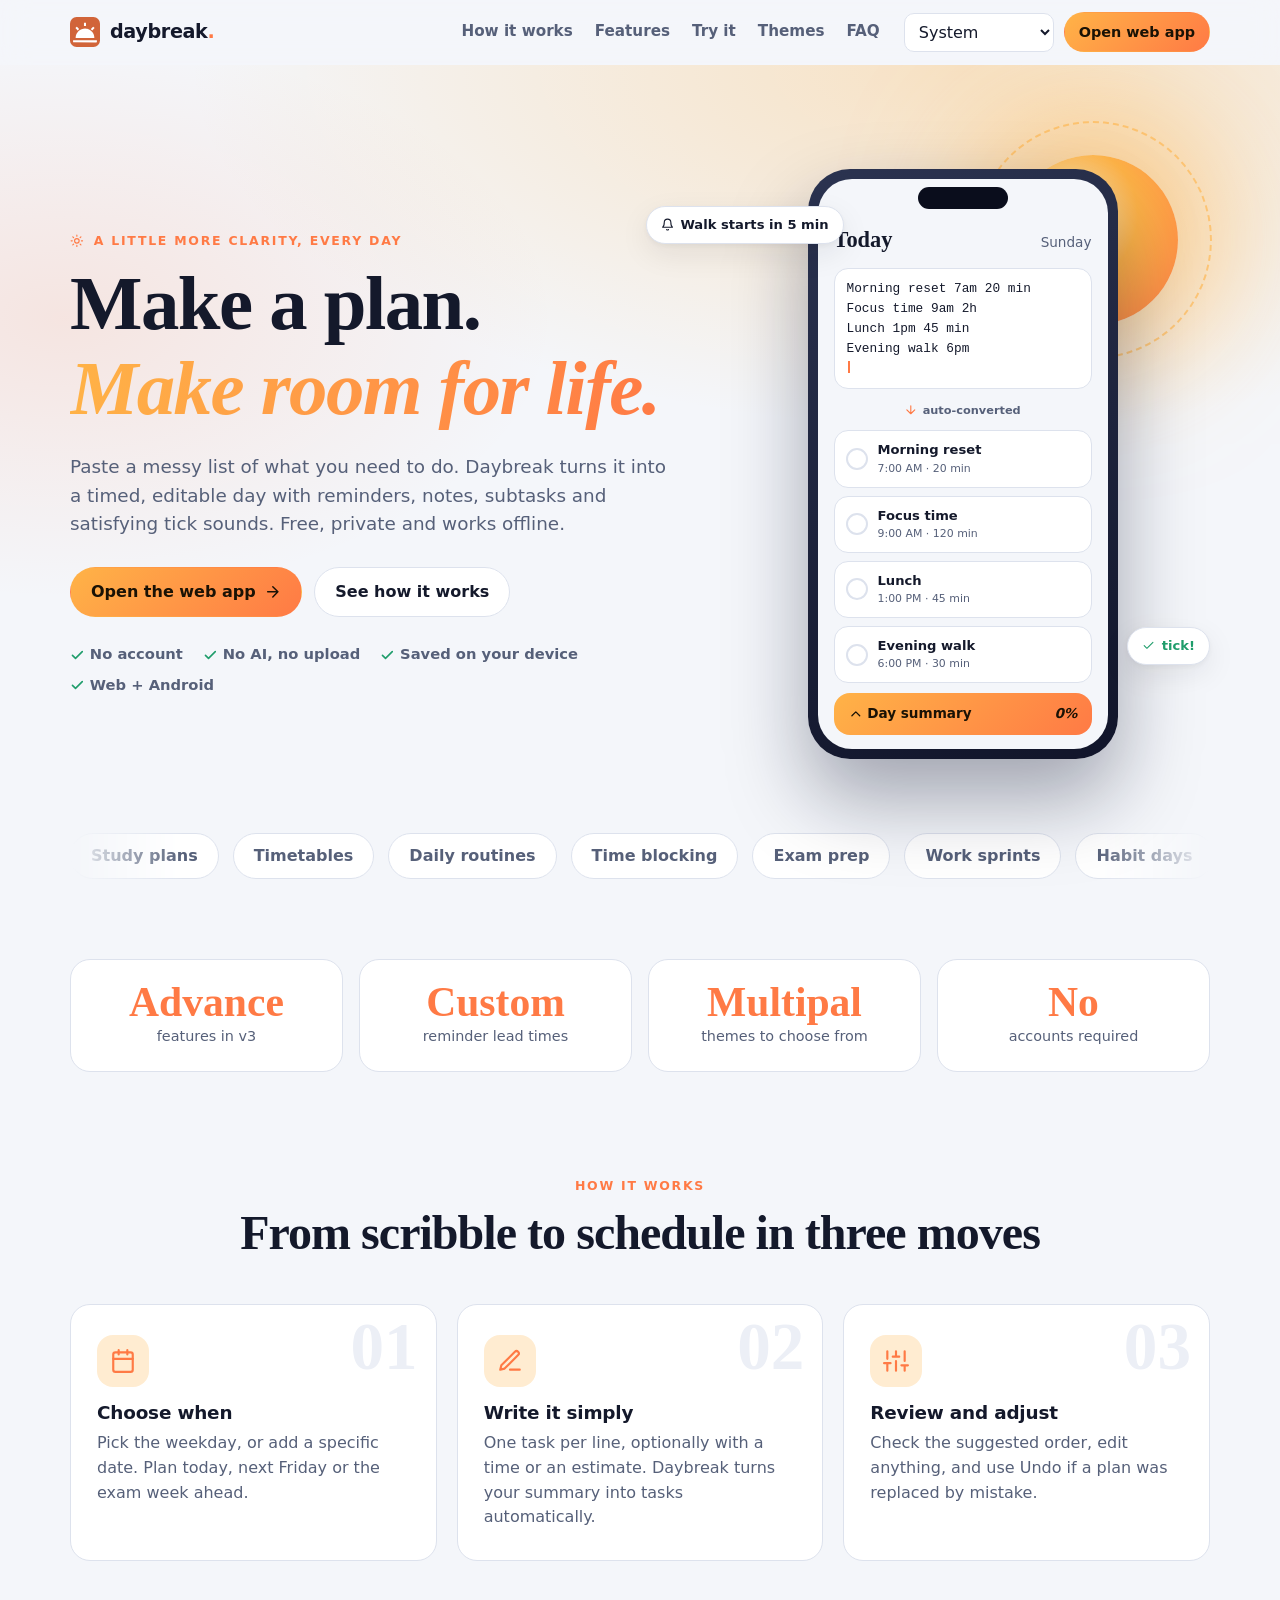
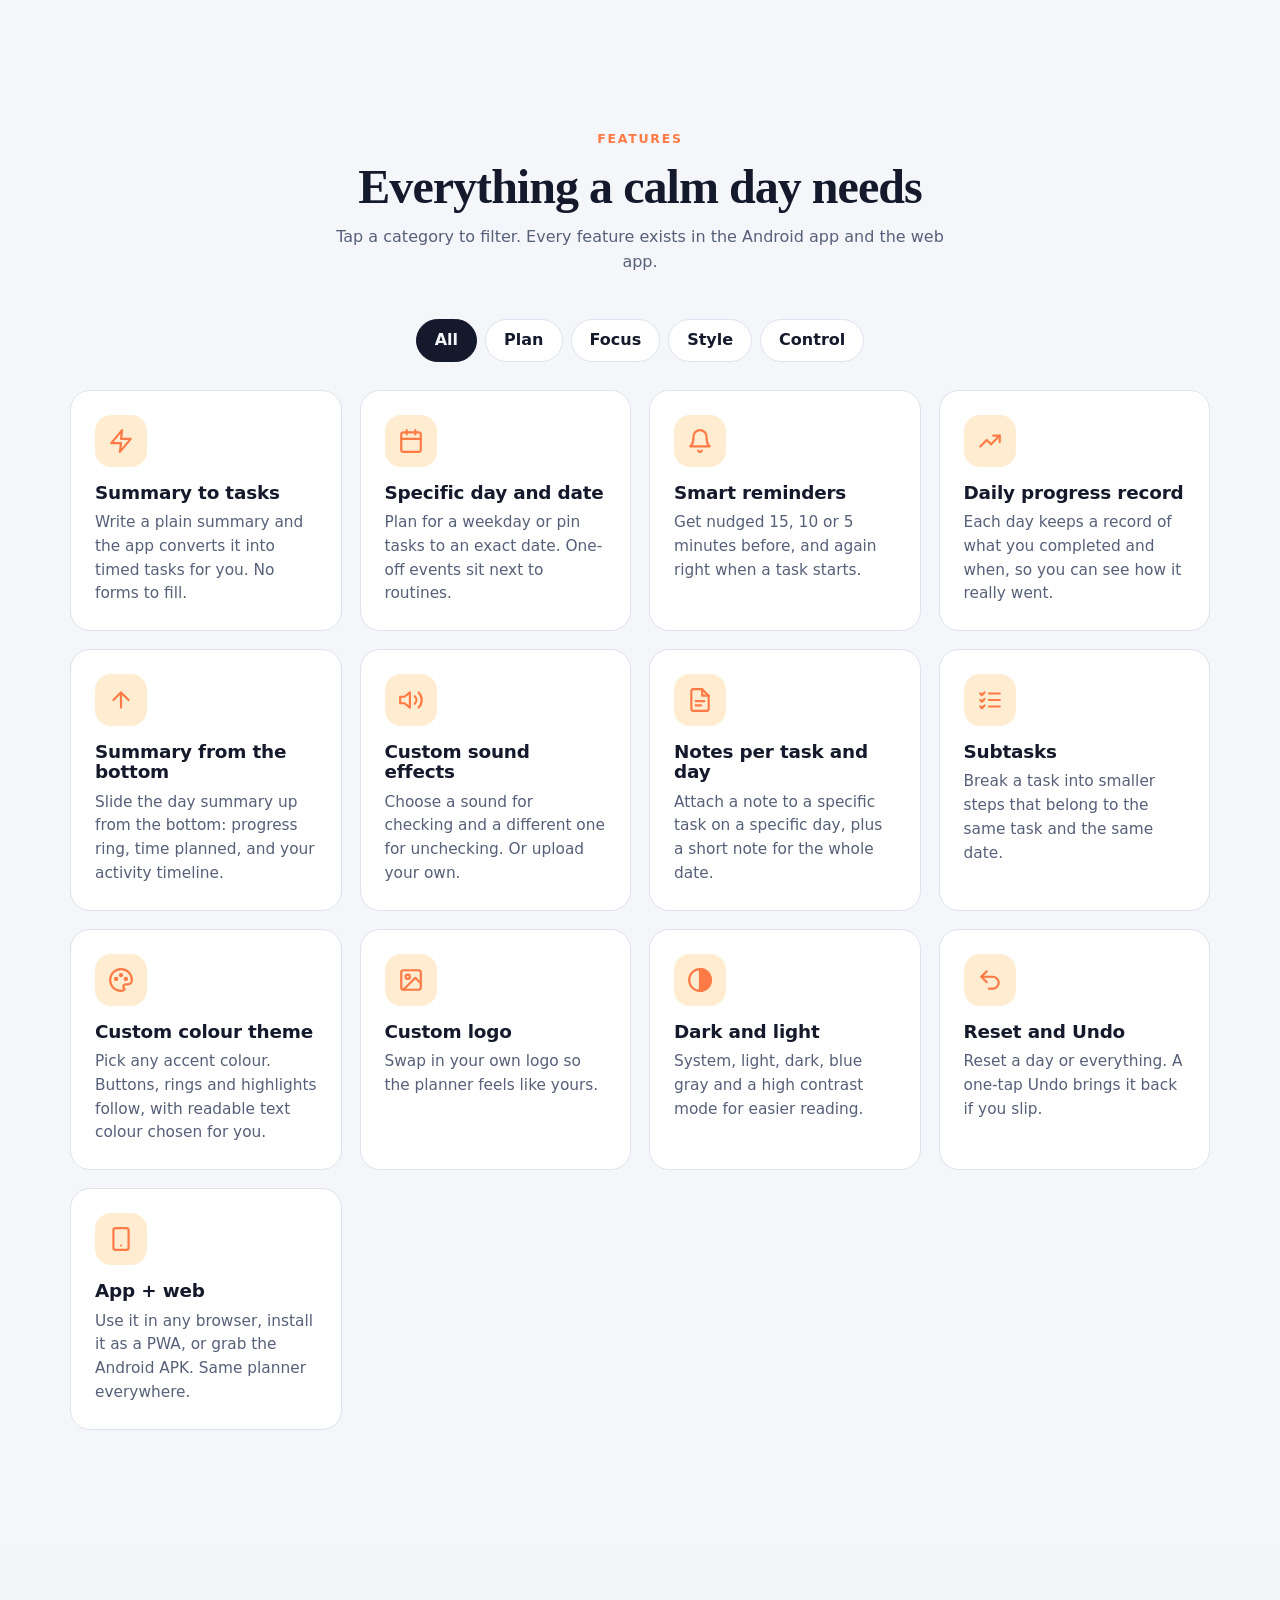
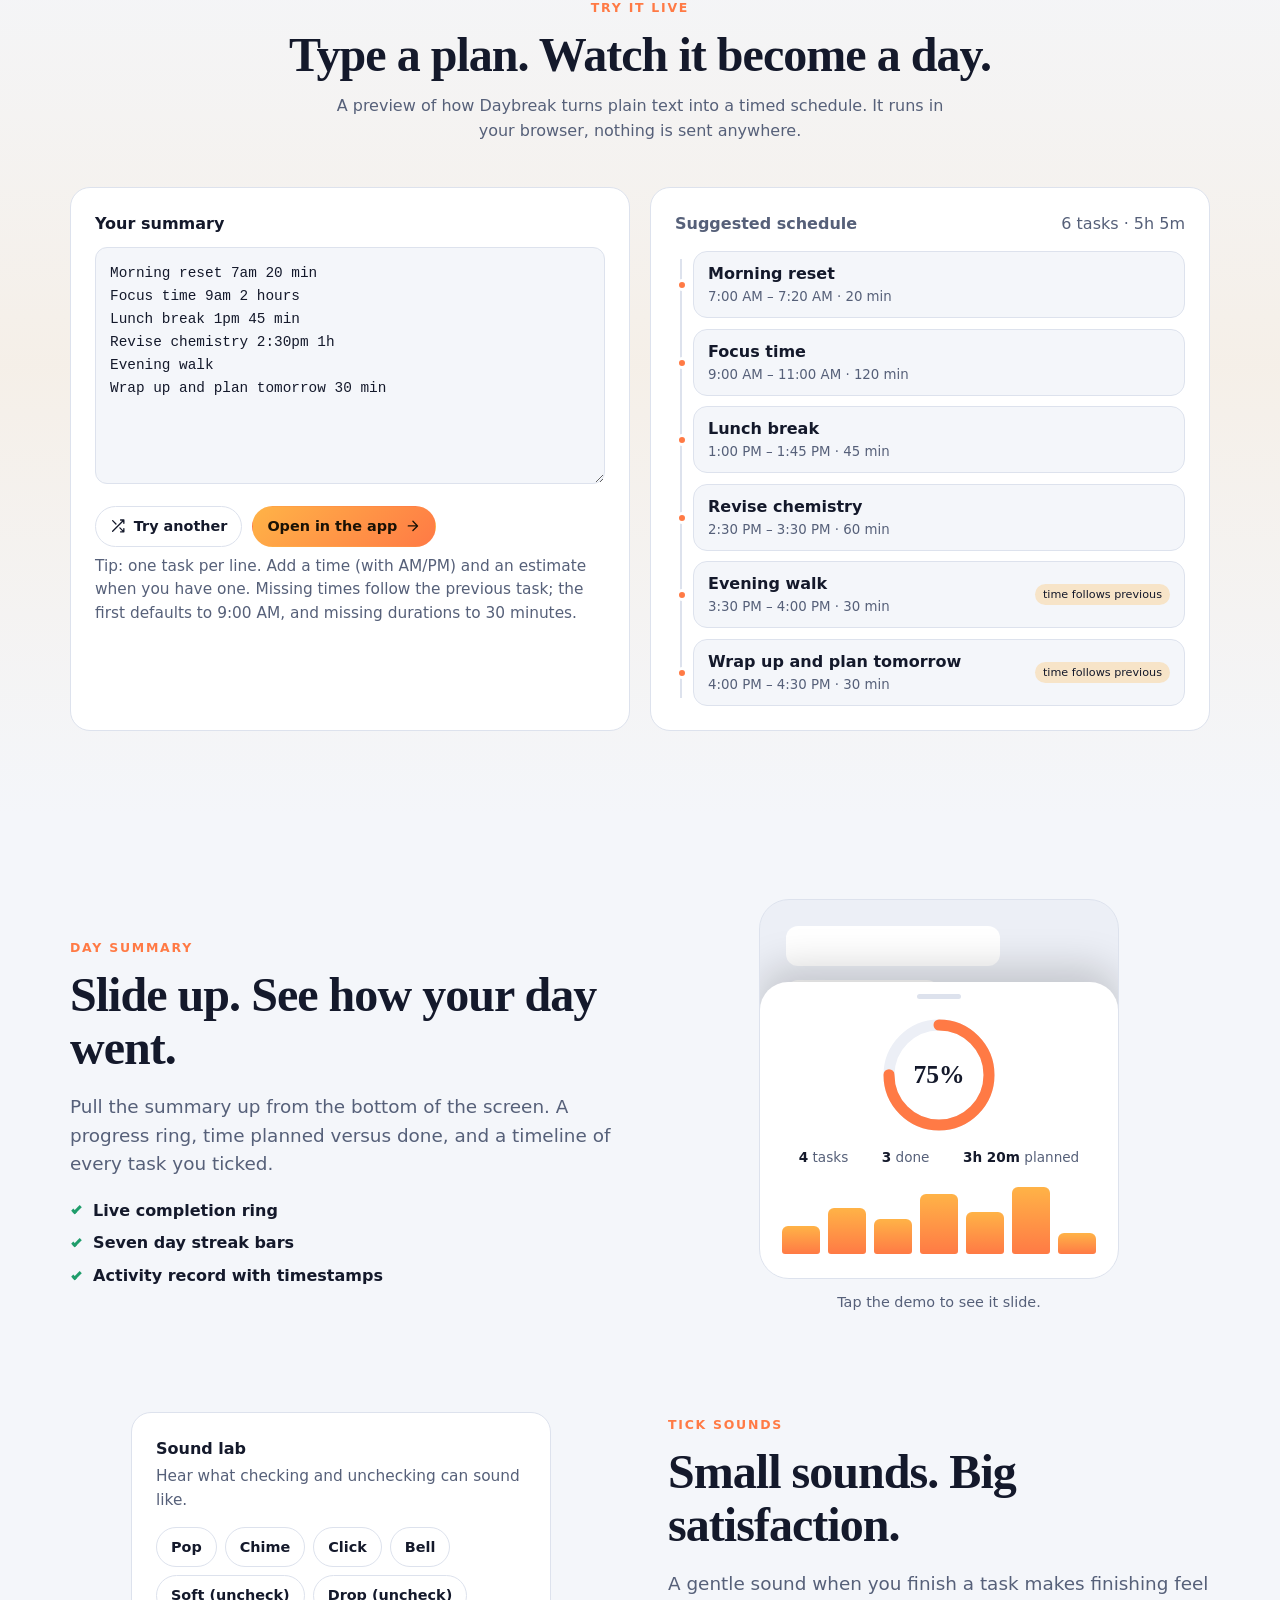
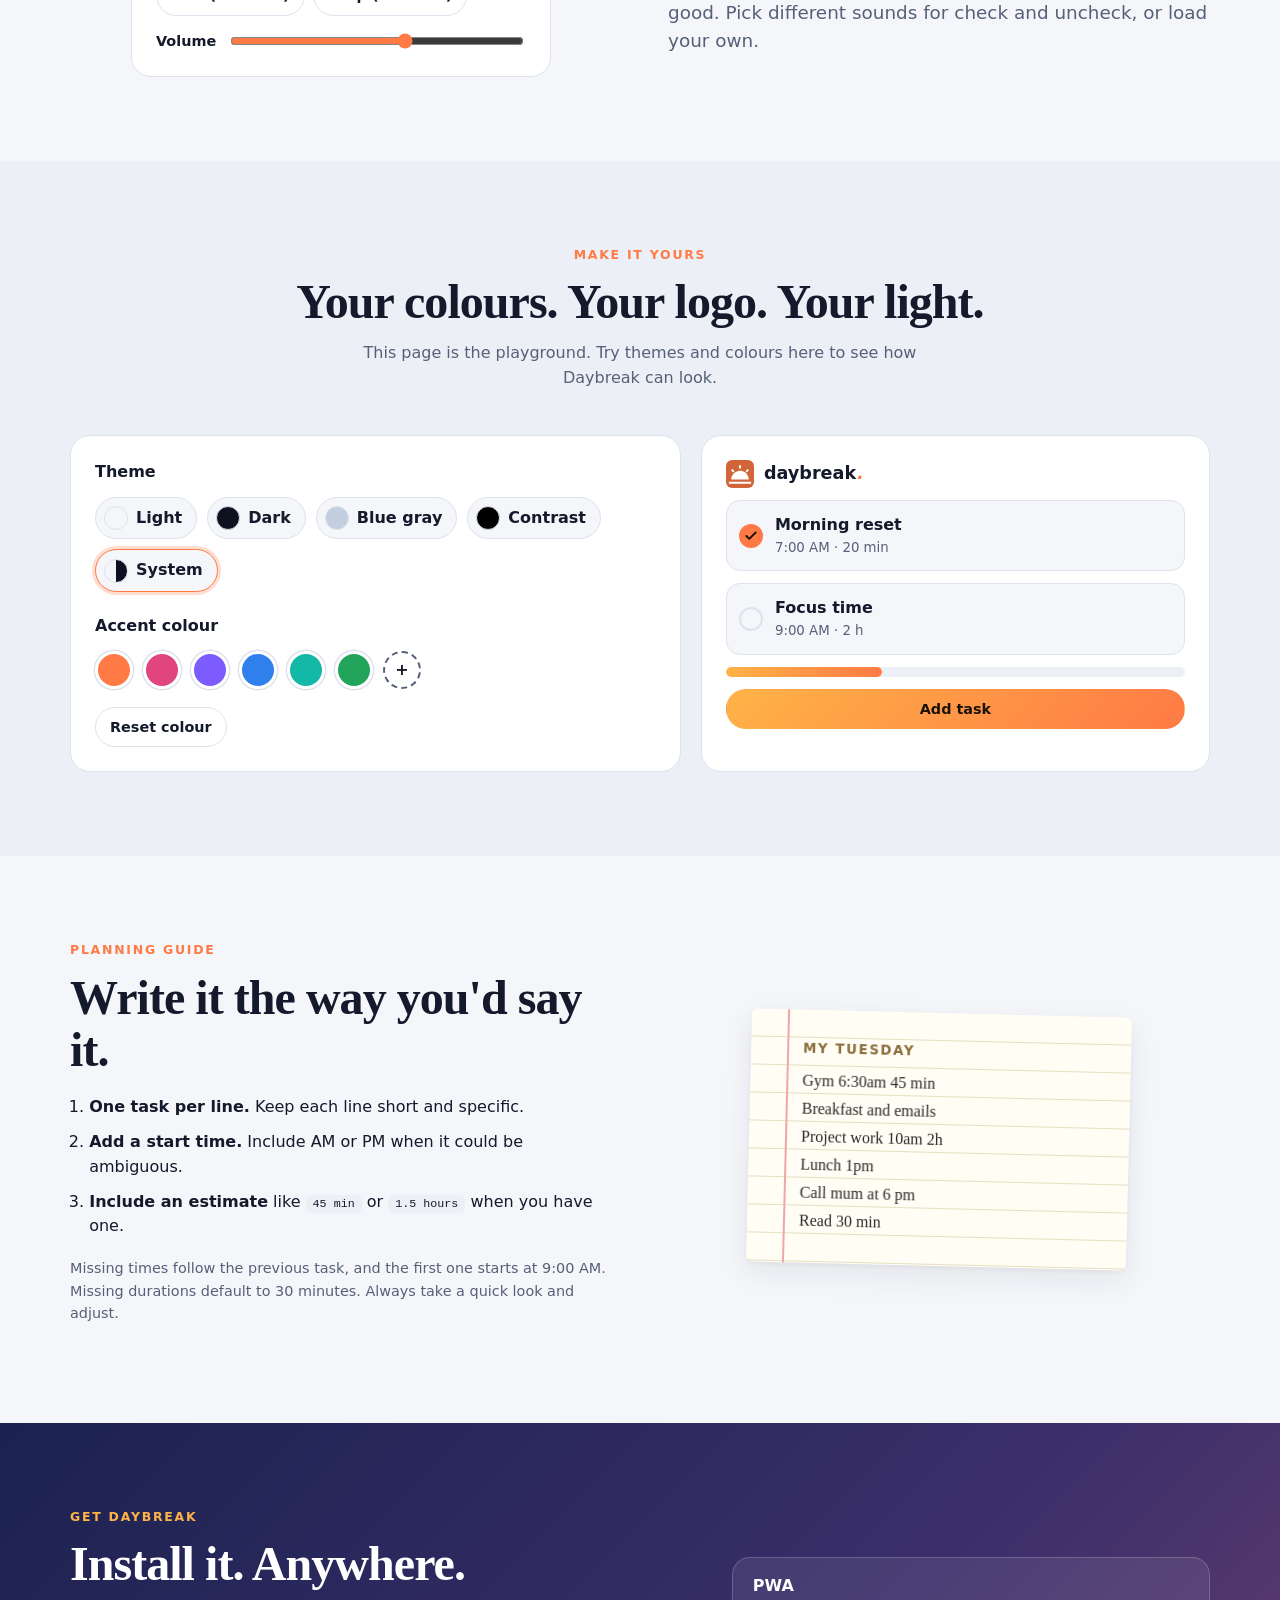
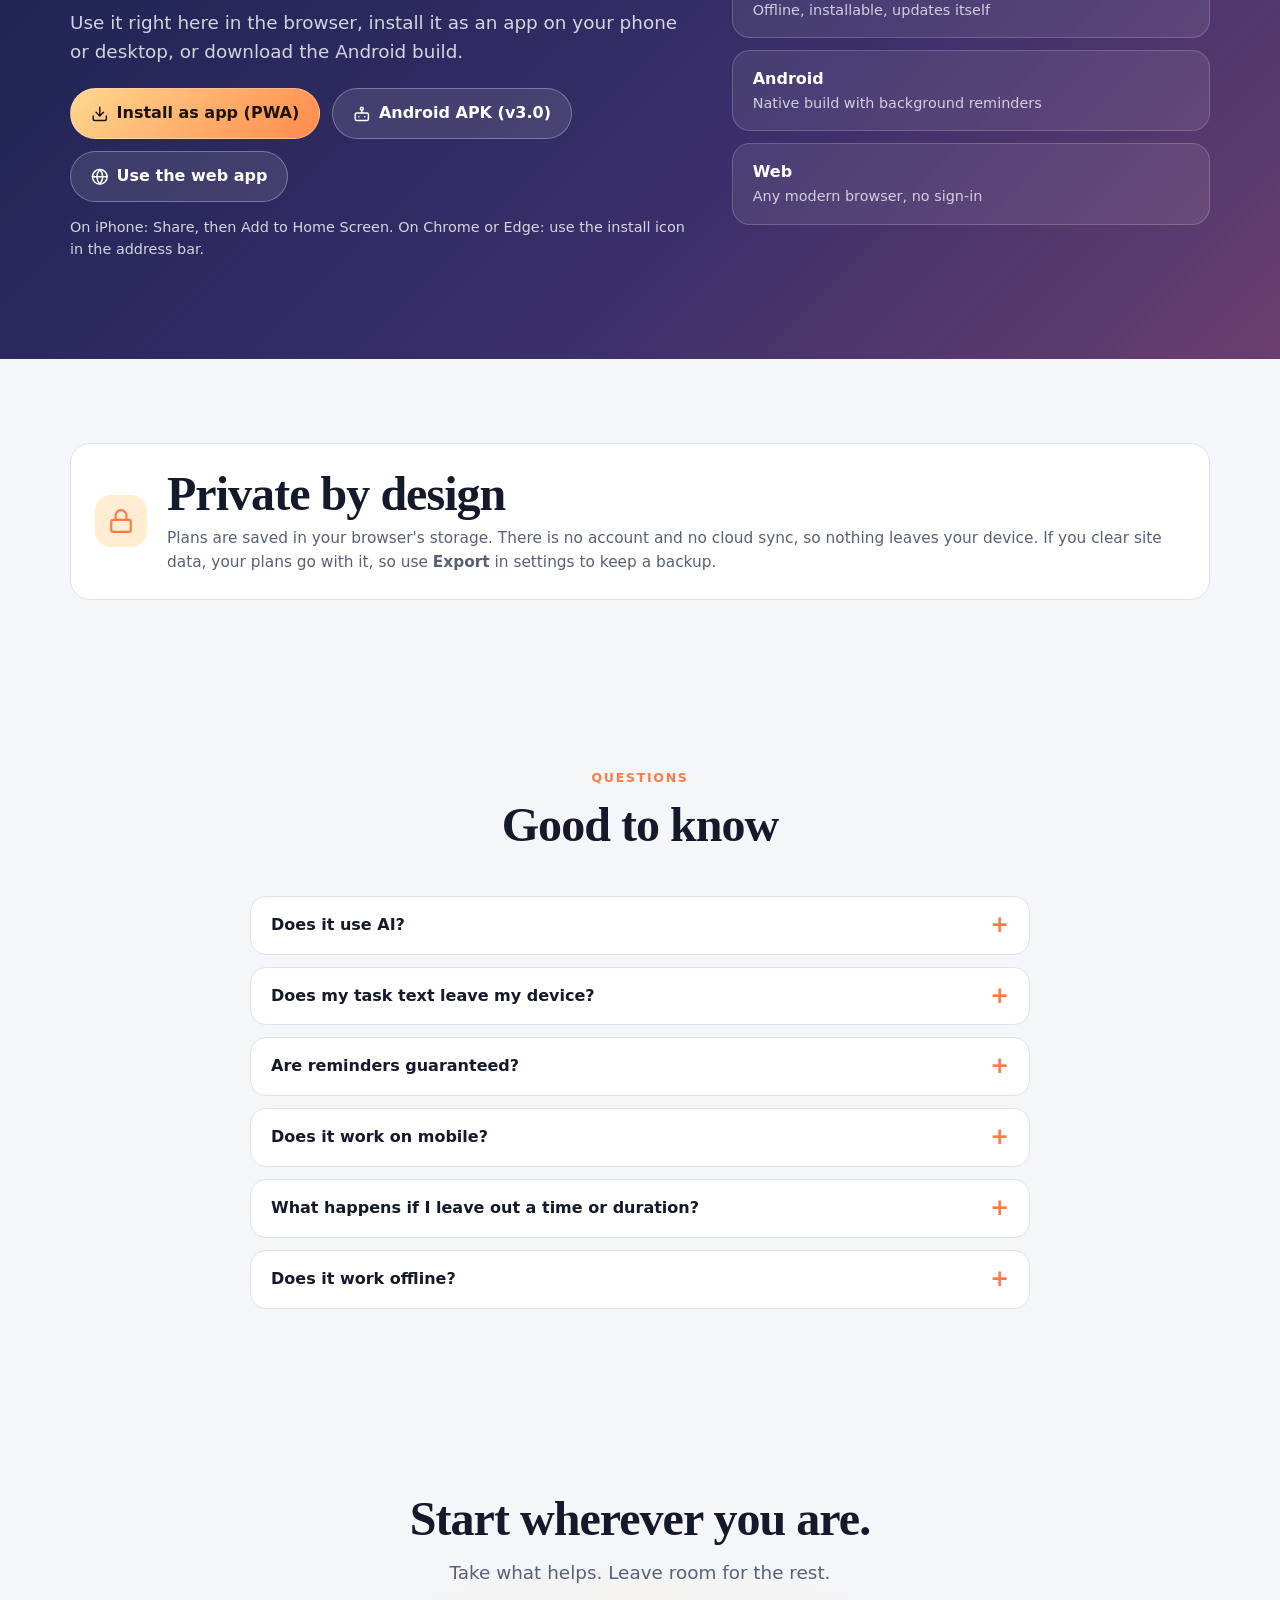
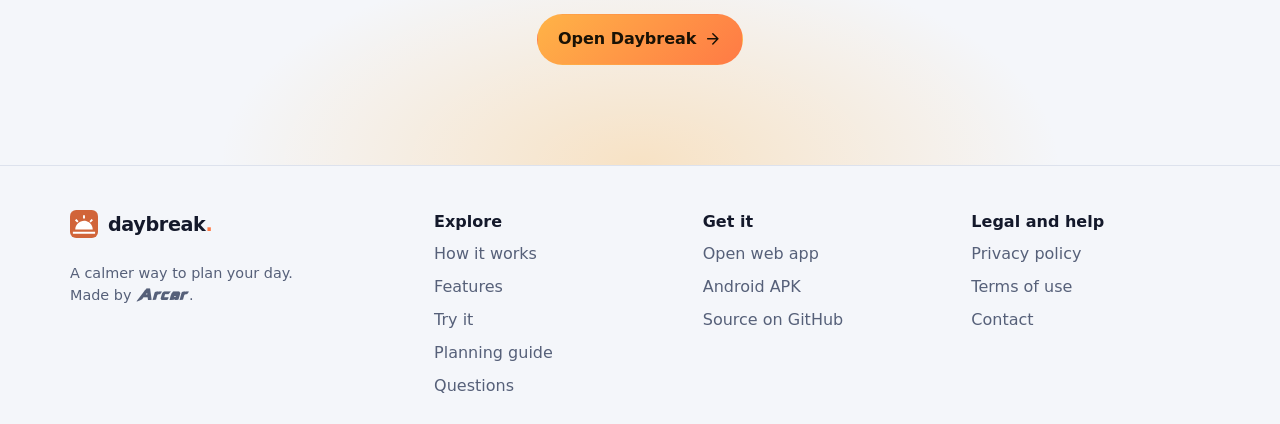
==== commit 4eb86bfe: "Include Google Ads script in index.html Added Google Ads script for monetization." ====
--- a/index.html
+++ b/index.html
@@ -1,6 +1,8 @@
 <!DOCTYPE html>
 <html lang="en" data-theme="light">
 <head>
+  <script async src="https://pagead2.googlesyndication.com/pagead/js/adsbygoogle.js?client=ca-pub-3428065384019347"
+     crossorigin="anonymous"></script>
 <meta charset="utf-8">
 <meta name="viewport" content="width=device-width, initial-scale=1, viewport-fit=cover">
 <title>Daybreak Planner: timed daily schedule, reminders and tick sounds</title>
